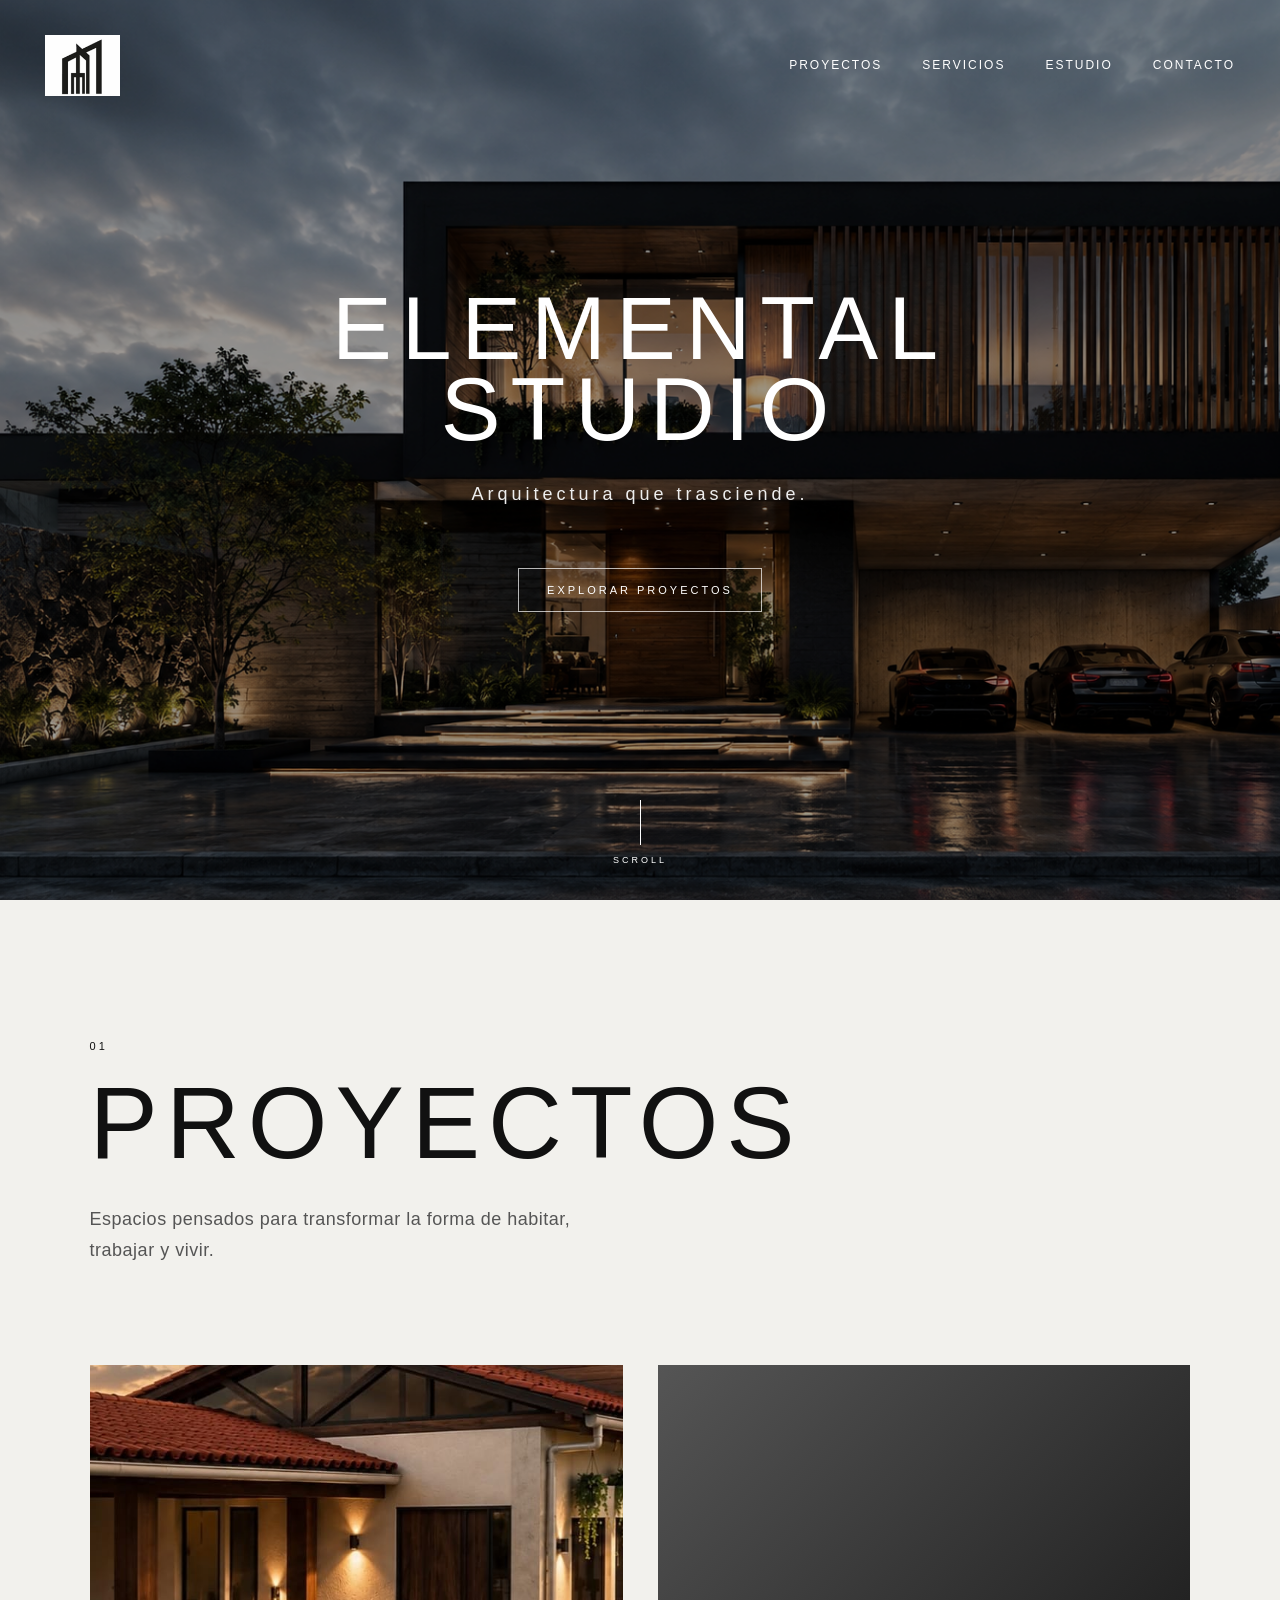
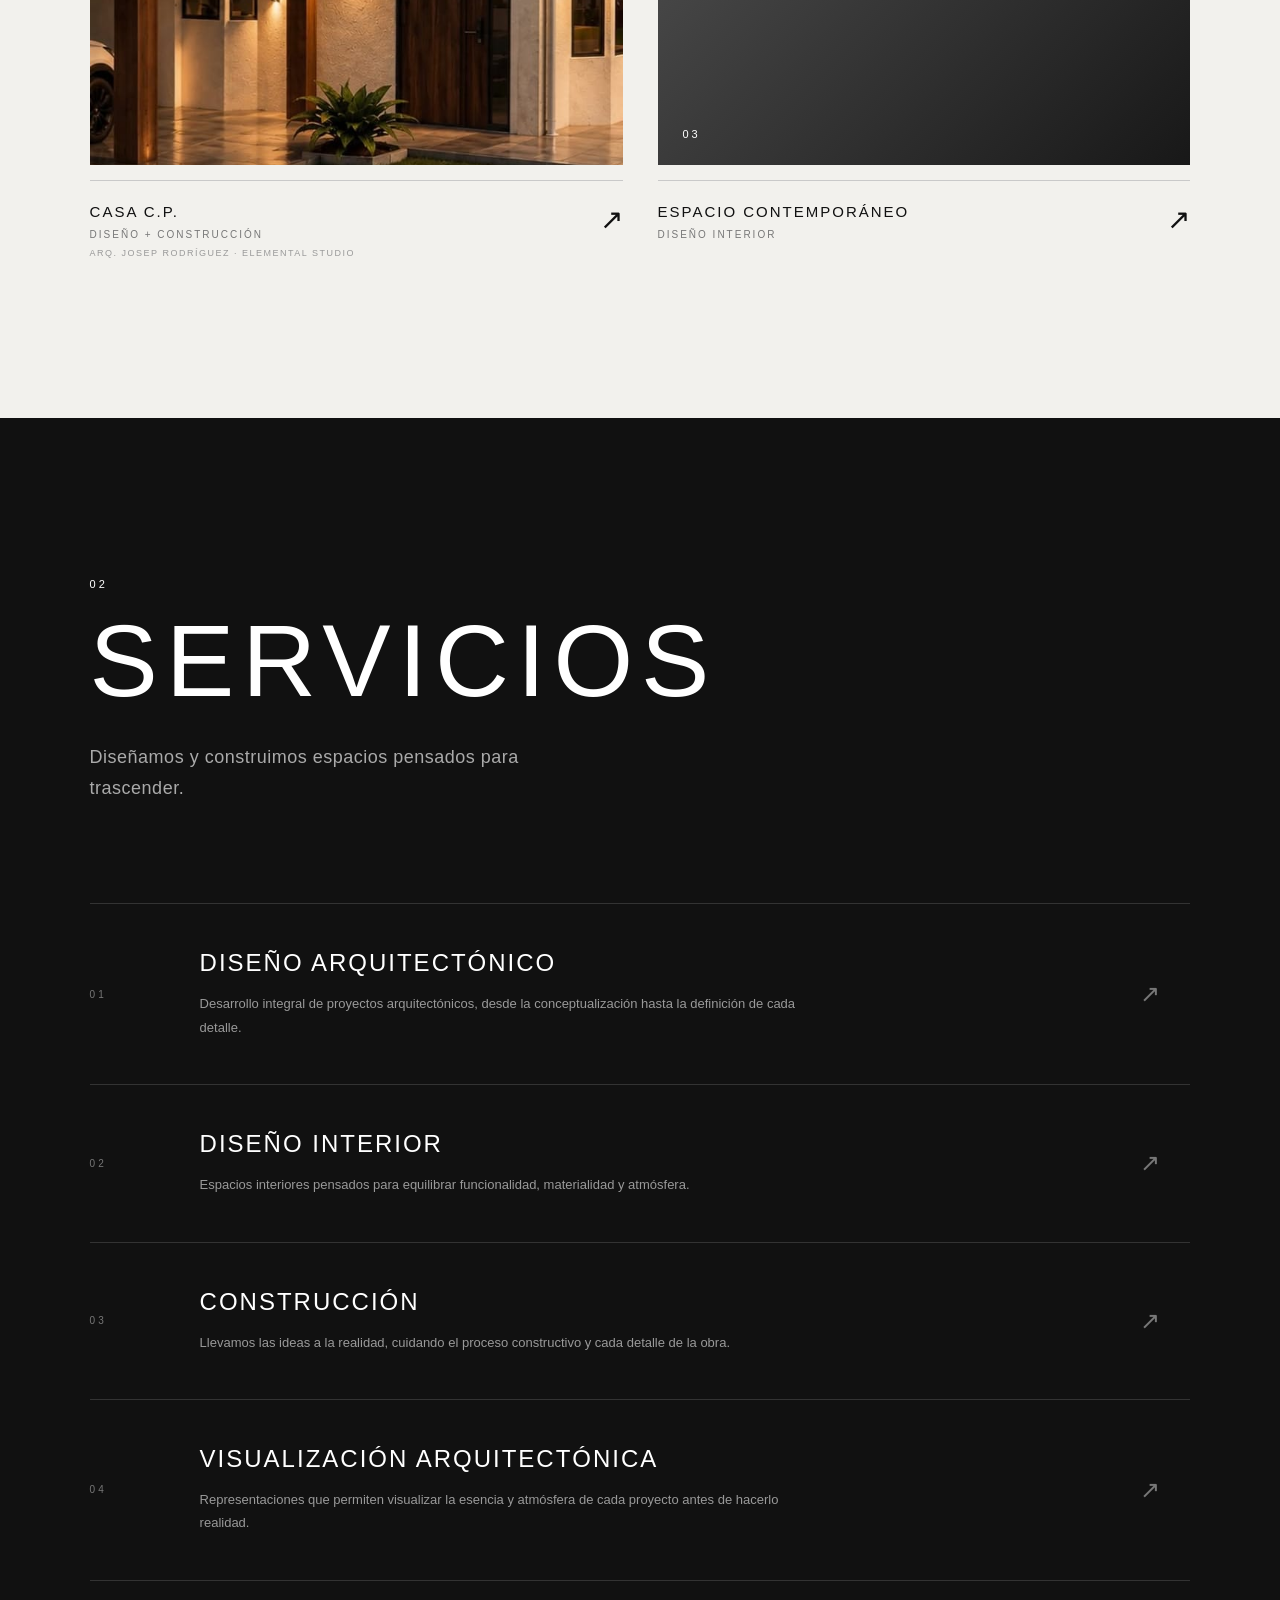
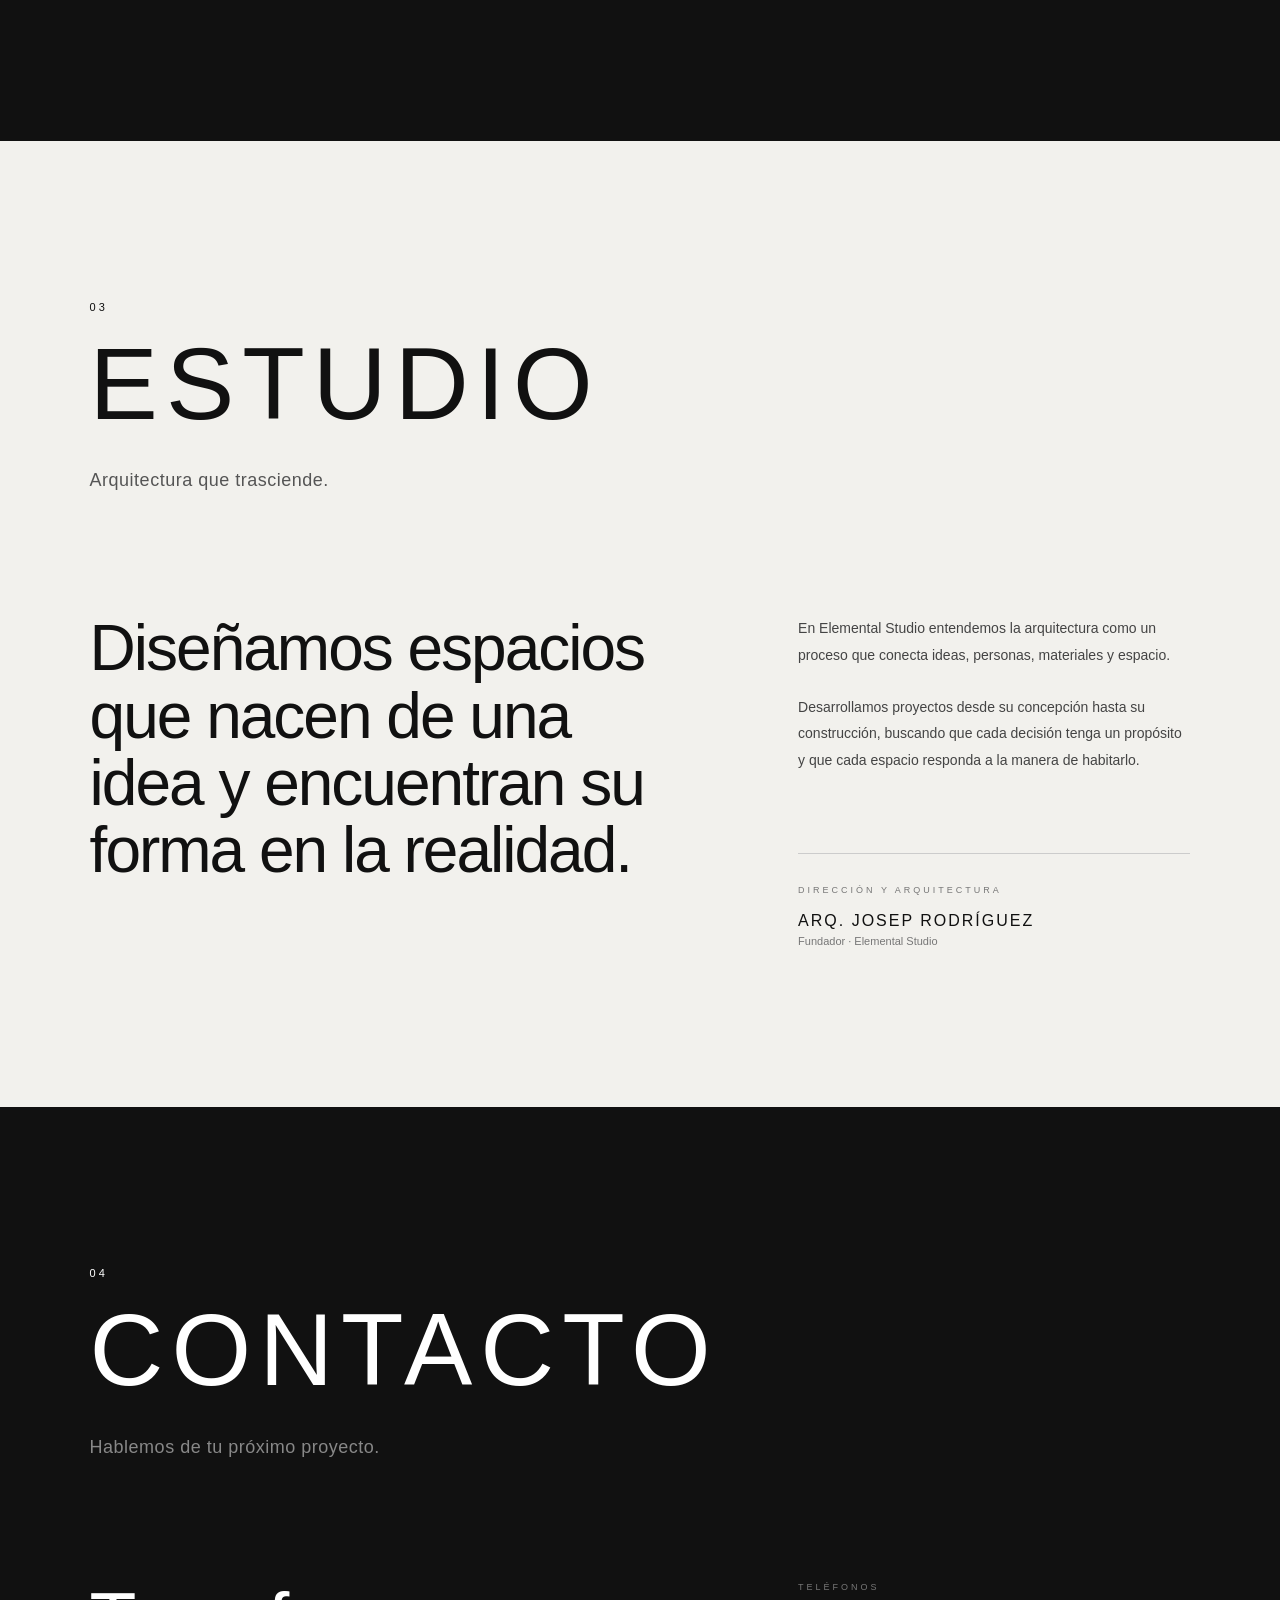
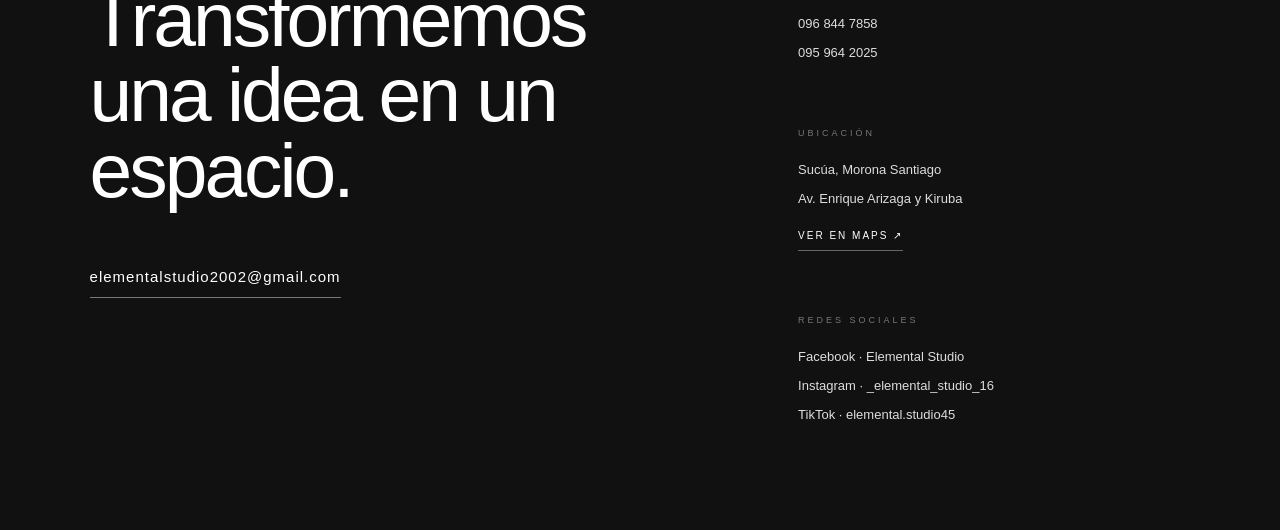
==== index.html @ 11ebdb8d "Add files via upload" ====
<!DOCTYPE html>
<html lang="es">

<head>
    <meta charset="UTF-8">
    <meta name="viewport" content="width=device-width, initial-scale=1.0">

    <title>Elemental Studio | Arquitectura</title>

    <link rel="stylesheet" href="styles.css">
</head>

<body>

    <!-- =========================
         HEADER
    ========================== -->

    <header>

        <img src="images/logo.png" alt="Elemental Studio Logo">

        <nav>
            <a href="#proyectos">PROYECTOS</a>
            <a href="#servicios">SERVICIOS</a>
            <a href="#estudio">ESTUDIO</a>
            <a href="#contacto">CONTACTO</a>
        </nav>

    </header>


    <!-- =========================
         HERO
    ========================== -->

    <main class="hero">

        <div class="hero-overlay"></div>

        <div class="hero-content">

            <h1>ELEMENTAL<br>STUDIO</h1>

            <p class="hero-subtitle">
                Arquitectura que trasciende.
            </p>

            <a href="#proyectos" class="hero-button">
                EXPLORAR PROYECTOS
            </a>

        </div>

        <div class="scroll-indicator">
            <span></span>
            SCROLL
        </div>

    </main>


    <!-- =========================
         PROYECTOS
    ========================== -->

    <section id="proyectos" class="projects-section">

        <div class="section-intro">

            <span class="section-number">01</span>

            <h2>PROYECTOS</h2>

            <p>
                Espacios pensados para transformar la forma
                de habitar, trabajar y vivir.
            </p>

        </div>


        <div class="projects-grid">

            <!-- CASA C.P. -->

            <a href="casa-cp.html" class="project-link">

    <article class="project-card">

        <div class="project-image project-01">

            <img
                src="images/casa-cp.01.png"
                alt="Casa C.P. - Elemental Studio"
            >

            <span>01</span>

        </div>


        <div class="project-info">

            <div>

                <h3>CASA C.P.</h3>

                <p>
                    DISEÑO + CONSTRUCCIÓN
                </p>

                <span class="project-architect">
                    ARQ. JOSEP RODRÍGUEZ · ELEMENTAL STUDIO
                </span>

            </div>

            <span class="project-arrow">
                ↗
            </span>

        </div>

    </article>

</a>

            <!-- PROYECTO 02 -->

            <article class="project-card">

                <div class="project-image project-03">

                    <span>03</span>

                </div>


                <div class="project-info">

                    <div>

                        <h3>ESPACIO CONTEMPORÁNEO</h3>

                        <p>
                            DISEÑO INTERIOR
                        </p>

                    </div>

                    <span class="project-arrow">
                        ↗
                    </span>

                </div>

            </article>


        </div>

    </section>
<!-- =========================
     SERVICIOS
========================= -->

<section id="servicios" class="services-section">

    <div class="section-intro">

        <span class="section-number">02</span>

        <h2>SERVICIOS</h2>

        <p>
            Diseñamos y construimos espacios
            pensados para trascender.
        </p>

    </div>


    <div class="services-list">


        <div class="service-item">

            <span class="service-number">
                01
            </span>

            <div class="service-content">

                <h3>
                    DISEÑO ARQUITECTÓNICO
                </h3>

                <p>
                    Desarrollo integral de proyectos arquitectónicos,
                    desde la conceptualización hasta la definición
                    de cada detalle.
                </p>

            </div>

            <span class="service-arrow">
                ↗
            </span>

        </div>


        <div class="service-item">

            <span class="service-number">
                02
            </span>

            <div class="service-content">

                <h3>
                    DISEÑO INTERIOR
                </h3>

                <p>
                    Espacios interiores pensados para equilibrar
                    funcionalidad, materialidad y atmósfera.
                </p>

            </div>

            <span class="service-arrow">
                ↗
            </span>

        </div>


        <div class="service-item">

            <span class="service-number">
                03
            </span>

            <div class="service-content">

                <h3>
                    CONSTRUCCIÓN
                </h3>

                <p>
                    Llevamos las ideas a la realidad,
                    cuidando el proceso constructivo y
                    cada detalle de la obra.
                </p>

            </div>

            <span class="service-arrow">
                ↗
            </span>

        </div>


        <div class="service-item">

            <span class="service-number">
                04
            </span>

            <div class="service-content">

                <h3>
                    VISUALIZACIÓN ARQUITECTÓNICA
                </h3>

                <p>
                    Representaciones que permiten visualizar
                    la esencia y atmósfera de cada proyecto
                    antes de hacerlo realidad.
                </p>

            </div>

            <span class="service-arrow">
                ↗
            </span>

        </div>


    </div>

</section>
<!-- =========================
     ESTUDIO
========================= -->

<section id="estudio" class="studio-section">

    <div class="section-intro">

        <span class="section-number">03</span>

        <h2>ESTUDIO</h2>

        <p>
            Arquitectura que trasciende.
        </p>

    </div>


    <div class="studio-content">


        <div class="studio-statement">

            <h3>
                Diseñamos espacios que
                nacen de una idea y
                encuentran su forma
                en la realidad.
            </h3>

        </div>


        <div class="studio-text">

            <p>
                En Elemental Studio entendemos la arquitectura
                como un proceso que conecta ideas, personas,
                materiales y espacio.
            </p>

            <p>
                Desarrollamos proyectos desde su concepción
                hasta su construcción, buscando que cada
                decisión tenga un propósito y que cada espacio
                responda a la manera de habitarlo.
            </p>

            <div class="studio-architect">

                <span>
                    DIRECCIÓN Y ARQUITECTURA
                </span>

                <h4>
                    ARQ. JOSEP RODRÍGUEZ
                </h4>

                <p>
                    Fundador · Elemental Studio
                </p>

            </div>

        </div>

    </div>

</section>
<!-- =========================
     CONTACTO
========================= -->

<section id="contacto" class="contact-section">

    <div class="section-intro">

        <span class="section-number">04</span>

        <h2>CONTACTO</h2>

        <p>
            Hablemos de tu próximo proyecto.
        </p>

    </div>


    <div class="contact-content">


        <div class="contact-main">

            <h3>
                Transformemos una idea
                en un espacio.
            </h3>

            <a
                href="mailto:elementalstudio2002@gmail.com"
                class="contact-email"
            >
                elementalstudio2002@gmail.com
            </a>

        </div>


        <div class="contact-details">


            <div class="contact-item">

                <span>
                    TELÉFONOS
                </span>

                <a href="tel:+593968447858">
                    096 844 7858
                </a>

                <a href="tel:+593959642025">
                    095 964 2025
                </a>

            </div>


            <div class="contact-item">

    <span>
        UBICACIÓN
    </span>

    <p>
        Sucúa, Morona Santiago
    </p>

    <p>
        Av. Enrique Arizaga y Kiruba
    </p>

    <a
        href="https://www.google.com/maps/place/ELEMENTAL+STUDIO/@-2.4575912,-78.1735665,17z/data=!3m1!4b1!4m6!3m5!1s0x91cdf700184efa7b:0xe6f39aba68d534dd!8m2!3d-2.4575912!4d-78.1735665!16s%2Fg%2F11yzpf5fbm?entry=ttu&g_ep=EgoyMDI2MDgxNy4wIKXMDSoASAFQAw%3D%3D"
        target="_blank"
        rel="noopener noreferrer"
        class="maps-link"
    >
        VER EN MAPS ↗
    </a>

</div>


            <div class="contact-item">

                <span>
                    REDES SOCIALES
                </span>

                <a href="#" target="_blank">
                    Facebook · Elemental Studio
                </a>

                <a href="#" target="_blank">
                    Instagram · _elemental_studio_16
                </a>

                <a href="#" target="_blank">
                    TikTok · elemental.studio45
                </a>

            </div>


        </div>

    </div>

</section>


<script>

    /* =========================
       HEADER AL HACER SCROLL
    ========================= */

    const header = document.querySelector("header");

    window.addEventListener("scroll", () => {

        if (window.scrollY > 80) {

            header.classList.add("scrolled");

        } else {

            header.classList.remove("scrolled");

        }

    });


    /* =========================
       ANIMACIONES AL HACER SCROLL
    ========================= */

    const revealElements = document.querySelectorAll(
        ".section-intro, .project-card, .service-item, .studio-content, .contact-content"
    );

    const revealObserver = new IntersectionObserver(
        (entries) => {

            entries.forEach((entry) => {

                if (entry.isIntersecting) {

                    entry.target.classList.add("visible");

                }

            });

        },
        {
            threshold: 0.15
        }
    );


    revealElements.forEach((element) => {

        element.classList.add("reveal");

        revealObserver.observe(element);

    });

</script>


</body>

</html>
---- styles.css ----
html {
    scroll-behavior: smooth;
}
* {
    box-sizing: border-box;
}

html {
    scroll-behavior: smooth;
}

body {
    margin: 0;
    background-color: #111111;
    color: white;
    font-family: Arial, sans-serif;
}

/* =========================
   HEADER
========================= */

header {
    position: fixed;

    top: 20px;
    left: 25px;
    right: 25px;

    display: flex;
    justify-content: space-between;
    align-items: center;

    padding: 15px 20px;

    z-index: 100;

    transition: all 0.4s ease;
}

header.scrolled {
    background: rgba(242, 241, 237, 0.97);

    padding: 12px 20px;

    top: 15px;
    left: 25px;
    right: 25px;

    box-shadow: 0 8px 30px rgba(0, 0, 0, 0.08);
}

header img {
    width: 75px;

    transition: filter 0.4s ease;
}

nav {
    display: flex;
    gap: 40px;
}

nav a {
    color: white;
    text-decoration: none;

    font-size: 12px;
    letter-spacing: 2px;

    transition:
        color 0.4s ease,
        opacity 0.3s ease;
}

nav a:hover {
    opacity: 0.5;
}


/* HEADER AL HACER SCROLL */

header.scrolled nav a {
    color: #111111;
}

header.scrolled img {
    filter: brightness(0);
}


/* =========================
   HERO
========================= */

.hero {
    position: relative;

    width: 100%;
    min-height: 100vh;

    display: flex;
    justify-content: center;
    align-items: center;

    background-image: url("images/hero.jpg");
    background-size: cover;
    background-position: center;
    overflow: hidden;
}

/* Oscurece ligeramente la fotografía */

.hero-overlay {
    position: absolute;
    inset: 0;

    background: rgba(0, 0, 0, 0.38);
}

/* Contenido central */

.hero-content {
    position: relative;

    z-index: 2;

    text-align: center;

    max-width: 1000px;

    animation: heroAppear 1.5s ease forwards;
}

.hero-label {
    margin-bottom: 25px;

    font-size: 12px;
    letter-spacing: 5px;
}

.hero-content h1 {
    margin: 0;

    font-size: clamp(48px, 7vw, 105px);

    line-height: 0.9;

    letter-spacing: 10px;

    font-weight: 500;
}

.hero-subtitle {
    margin-top: 35px;

    font-size: 18px;

    letter-spacing: 4px;

    color: #eeeeee;
}

/* Botón */

.hero-button {
    display: inline-block;

    margin-top: 45px;

    padding: 15px 28px;

    border: 1px solid rgba(255, 255, 255, 0.7);

    color: white;

    text-decoration: none;

    font-size: 11px;

    letter-spacing: 3px;

    transition: all 0.4s ease;
}

.hero-button:hover {
    background: white;
    color: #111111;
}

/* Indicador de scroll */

.scroll-indicator {
    position: absolute;

    bottom: 35px;
    left: 50%;

    transform: translateX(-50%);

    display: flex;
    flex-direction: column;
    align-items: center;

    gap: 10px;

    font-size: 9px;
    letter-spacing: 3px;

    z-index: 2;
}

.scroll-indicator span {
    width: 1px;
    height: 45px;

    background: white;

    animation: scrollLine 2s infinite;
}

/* =========================
   ANIMACIONES
========================= */

@keyframes heroAppear {

    from {
        opacity: 0;
        transform: translateY(30px);
    }

    to {
        opacity: 1;
        transform: translateY(0);
    }

}

@keyframes scrollLine {

    0% {
        opacity: 0;
        transform: scaleY(0);
        transform-origin: top;
    }

    50% {
        opacity: 1;
        transform: scaleY(1);
    }

    100% {
        opacity: 0;
        transform: scaleY(1);
        transform-origin: bottom;
    }

}
/* =========================
   PROJECTS
========================= */

.projects-section {
    background: #f2f1ed;
    color: #111111;

    padding: 140px 7vw 160px;

    min-height: 100vh;
}

.section-intro {
    max-width: 700px;
    margin-bottom: 100px;
}

.section-number {
    display: block;

    font-size: 11px;
    letter-spacing: 3px;

    margin-bottom: 25px;
}

.section-intro h2 {
    margin: 0;

    font-size: clamp(50px, 8vw, 110px);

    font-weight: 400;

    letter-spacing: 8px;

    line-height: 0.9;
}

.section-intro p {
    max-width: 500px;

    margin-top: 35px;

    font-size: 18px;

    line-height: 1.7;

    letter-spacing: 0.5px;

    color: #555555;
}


/* =========================
   PROJECT GRID
========================= */

.projects-grid {
    display: grid;

    grid-template-columns: repeat(2, 1fr);

    gap: 80px 35px;
}


/* Proyecto */

.project-card {
    cursor: pointer;
}

.project-image {
    position: relative;

    width: 100%;

    aspect-ratio: 4 / 3;

    overflow: hidden;

    display: flex;

    align-items: flex-end;

    padding: 25px;

    transition: transform 0.5s ease;
}

.project-image img {
    position: absolute;

    inset: 0;

    width: 100%;
    height: 100%;

    object-fit: cover;

    transition: transform 0.8s ease;
}

/* Fondos provisionales */

.project-01 {
    background:
        linear-gradient(
            135deg,
            #3b3b3b,
            #111111
        );
}

.project-02 {
    background:
        linear-gradient(
            135deg,
            #777777,
            #292929
        );
}

.project-03 {
    background:
        linear-gradient(
            135deg,
            #555555,
            #181818
        );
}


/* Número */

.project-image > span {
    color: white;

    font-size: 11px;

    letter-spacing: 3px;
}


/* Información */

.project-info {
    display: flex;

    justify-content: space-between;

    align-items: flex-start;

    padding-top: 22px;

    border-top: 1px solid #c9c9c9;

    margin-top: 15px;
}

.project-info h3 {
    margin: 0;

    font-size: 15px;

    font-weight: 500;

    letter-spacing: 2px;
}

.project-info p {
    margin: 9px 0 0;

    font-size: 10px;

    letter-spacing: 2px;

    color: #777777;
}

.project-arrow {
    font-size: 28px;

    font-weight: 300;

    transition: transform 0.4s ease;
}


/* =========================
   HOVER
========================= */

.project-card:hover .project-image {
    transform: scale(1.04);
}

.project-card:hover .project-arrow {
    transform: translate(5px, -5px);
}
.project-architect {
    display: block;

    margin-top: 8px;

    font-size: 9px;

    letter-spacing: 1.5px;

    color: #999999;
}
/* =========================
   PROJECT PAGE
========================= */

.project-page {
    background: #111111;
    color: white;
}


/* =========================
   PROJECT HERO
========================= */

.project-hero {
    position: relative;

    min-height: 100vh;

    display: flex;

    align-items: flex-end;

    padding: 45px;

    overflow: hidden;
}


.project-hero-image {
    position: absolute;

    inset: 0;

    z-index: 0;
}


.project-hero-image::after {
    content: "";

    position: absolute;

    inset: 0;

    background: linear-gradient(
        to top,
        rgba(0,0,0,0.7),
        rgba(0,0,0,0.05)
    );
}


.project-hero-image img {
    width: 100%;
    height: 100%;

    object-fit: cover;
}


.project-hero-title {
    position: relative;

    z-index: 2;

    max-width: 900px;
}


.project-hero-title span {
    font-size: 10px;

    letter-spacing: 4px;
}


.project-hero-title h1 {
    margin: 20px 0 10px;

    font-size: clamp(
        70px,
        12vw,
        170px
    );

    font-weight: 400;

    letter-spacing: 8px;

    line-height: 0.85;
}


.project-hero-title p {
    margin: 0;

    font-size: 12px;

    letter-spacing: 4px;

    color: #dddddd;
}


/* =========================
   PROJECT DETAILS
========================= */

.project-details {
    background: #f2f1ed;

    color: #111111;

    padding: 150px 7vw;

    display: grid;

    grid-template-columns: 1fr 1fr;

    gap: 100px;
}


.detail-number {
    font-size: 10px;

    letter-spacing: 4px;

    color: #777777;
}


.project-description h2 {
    margin-top: 30px;

    max-width: 650px;

    font-size: clamp(
        35px,
        5vw,
        65px
    );

    font-weight: 400;

    line-height: 1.05;

    letter-spacing: -1px;
}


.project-data {
    display: grid;

    grid-template-columns: 1fr 1fr;

    gap: 50px;
}


.project-data span {
    font-size: 9px;

    letter-spacing: 3px;

    color: #777777;
}


.project-data p {
    margin-top: 10px;

    font-size: 14px;

    letter-spacing: 1px;
}


/* =========================
   GALLERY
========================= */

.project-gallery {
    background: #f2f1ed;

    padding: 0 7vw 140px;
}


/* 3 fotografías por fila */

.gallery-grid {
    display: grid;

    grid-template-columns: repeat(3, 180px);

    gap: 55px 30px;

    justify-content: start;

    align-items: start;
}


/* Fotografías */

.gallery-image {
    width: 180px;

    overflow: hidden;
}


.gallery-image img {
    display: block;

    width: 100%;

    height: auto;

    object-fit: contain;

    transition: transform 0.6s ease;
}


/* Efecto sutil */

.gallery-image:hover img {
    transform: scale(1.04);
}


/* =========================
   RESPONSIVE
========================= */

@media (max-width: 900px) {

    .gallery-grid {
        grid-template-columns: repeat(3, 150px);

        gap: 40px 20px;
    }

    .gallery-image {
        width: 150px;
    }

}


@media (max-width: 600px) {

    .project-gallery {
        padding: 0 25px 100px;
    }

    .gallery-grid {
        grid-template-columns: repeat(2, 130px);

        gap: 35px 20px;
    }

    .gallery-image {
        width: 130px;
    }

}

/* =========================
   FOOTER
========================= */

footer {
    background: #111111;

    padding: 70px 7vw;

    text-align: center;
}


footer a {
    color: white;

    text-decoration: none;

    font-size: 10px;

    letter-spacing: 3px;

    transition: opacity 0.3s ease;
}


footer a:hover {
    opacity: 0.5;
}
/* =========================
   CASA CP - GALERIA FINAL
========================= */

.project-page .project-gallery {
    background: #f2f1ed;

    padding: 80px 7vw 140px;

    width: 100%;
}


/* CONTENEDOR DE LAS 6 FOTOS */

.project-page .gallery-grid {
    display: grid !important;

    grid-template-columns: repeat(3, 180px) !important;

    grid-auto-rows: auto;

    column-gap: 30px;

    row-gap: 60px;

    justify-content: start;

    align-items: start;

    width: 600px;

    max-width: 600px;

    margin: 0;

    padding: 0;
}


/* CADA FOTO */

.project-page .gallery-image {
    display: block !important;

    width: 180px !important;

    max-width: 180px !important;

    height: auto;

    overflow: hidden;

    margin: 0;

    padding: 0;
}


/* IMAGEN */

.project-page .gallery-image img {
    display: block;

    width: 180px !important;

    max-width: 180px !important;

    height: auto;

    object-fit: contain;

    margin: 0;

    padding: 0;

    transition: transform 0.5s ease;
}


/* EFECTO AL PASAR EL MOUSE */

.project-page .gallery-image:hover img {
    transform: scale(1.04);
}
/* =========================
   GALERÍA + TEXTO CASA C.P.
========================= */

.project-page .gallery-layout {
    display: grid;

    grid-template-columns: 600px 1fr;

    column-gap: 100px;

    align-items: start;

    width: 100%;
}


/* TEXTO */

.project-page .gallery-text {
    max-width: 360px;

    padding-top: 5px;
}


.project-page .gallery-text span {
    display: block;

    margin-bottom: 28px;

    font-size: 10px;

    letter-spacing: 4px;

    color: #777777;
}


.project-page .gallery-text p {
    margin: 0 0 22px;

    font-size: 13px;

    line-height: 1.9;

    letter-spacing: 0.2px;

    color: #333333;
}
/* =========================
   PROJECT LINK
========================= */

.project-link {
    display: block;

    text-decoration: none;

    color: inherit;
}
/* =========================
   SERVICES
========================= */

.services-section {
    background: #111111;

    color: #ffffff;

    padding: 160px 7vw;
}


.services-section .section-intro {
    margin-bottom: 100px;
}


.services-section .section-intro h2 {
    color: #ffffff;
}


.services-section .section-intro p {
    color: #aaaaaa;
}


/* LISTA DE SERVICIOS */

.services-list {
    border-top: 1px solid #333333;
}


.service-item {
    display: grid;

    grid-template-columns: 80px 1fr 50px;

    align-items: center;

    gap: 30px;

    padding: 45px 0;

    border-bottom: 1px solid #333333;

    transition: padding 0.4s ease;
}


/* NUMERO */

.service-number {
    font-size: 10px;

    letter-spacing: 3px;

    color: #777777;
}


/* CONTENIDO */

.service-content h3 {
    margin: 0;

    font-size: 24px;

    font-weight: 400;

    letter-spacing: 2px;
}


.service-content p {
    max-width: 600px;

    margin: 15px 0 0;

    font-size: 13px;

    line-height: 1.8;

    color: #999999;
}


/* FLECHA */

.service-arrow {
    font-size: 24px;

    color: #777777;

    transition:
        transform 0.4s ease,
        color 0.4s ease;
}


/* INTERACCIÓN */

.service-item:hover {
    padding-left: 20px;
}


.service-item:hover .service-arrow {
    transform: translate(5px, -5px);

    color: #ffffff;
}
/* =========================
   STUDIO
========================= */

.studio-section {
    background: #f2f1ed;

    color: #111111;

    padding: 160px 7vw;
}


.studio-section .section-intro {
    margin-bottom: 120px;
}


.studio-content {
    display: grid;

    grid-template-columns: 1.2fr 0.8fr;

    gap: 120px;

    max-width: 1300px;
}


/* FRASE PRINCIPAL */

.studio-statement h3 {
    margin: 0;

    max-width: 750px;

    font-size: clamp(
        42px,
        5vw,
        72px
    );

    font-weight: 400;

    line-height: 1.05;

    letter-spacing: -2px;
}


/* TEXTO */

.studio-text {
    max-width: 480px;
}


.studio-text > p {
    margin: 0 0 25px;

    font-size: 14px;

    line-height: 1.9;

    color: #444444;
}


/* ARQUITECTO */

.studio-architect {
    margin-top: 80px;

    padding-top: 25px;

    border-top: 1px solid #cccccc;
}


.studio-architect span {
    font-size: 9px;

    letter-spacing: 3px;

    color: #777777;
}


.studio-architect h4 {
    margin: 15px 0 5px;

    font-size: 16px;

    font-weight: 400;

    letter-spacing: 2px;
}


.studio-architect p {
    margin: 0;

    font-size: 11px;

    color: #777777;
}
/* =========================
   CONTACT
========================= */

.contact-section {
    background: #111111;

    color: #ffffff;

    padding: 160px 7vw 100px;
}


.contact-section .section-intro {
    margin-bottom: 120px;
}


.contact-section .section-intro h2 {
    color: #ffffff;
}


.contact-section .section-intro p {
    color: #888888;
}


.contact-content {
    display: grid;

    grid-template-columns: 1.2fr 0.8fr;

    gap: 120px;

    max-width: 1300px;
}


/* FRASE PRINCIPAL */

.contact-main h3 {
    margin: 0 0 60px;

    max-width: 700px;

    font-size: clamp(
        45px,
        6vw,
        85px
    );

    font-weight: 400;

    line-height: 0.98;

    letter-spacing: -3px;
}


/* CORREO */

.contact-email {
    display: inline-block;

    color: #ffffff;

    text-decoration: none;

    font-size: 15px;

    letter-spacing: 1px;

    padding-bottom: 12px;

    border-bottom: 1px solid #777777;

    transition:
        border-color 0.3s ease,
        opacity 0.3s ease;
}


.contact-email:hover {
    opacity: 0.6;

    border-color: #ffffff;
}


/* DATOS */

.contact-details {
    display: flex;

    flex-direction: column;

    gap: 60px;
}


.contact-item {
    display: flex;

    flex-direction: column;

    align-items: flex-start;
}


.contact-item > span {
    margin-bottom: 18px;

    font-size: 9px;

    letter-spacing: 3px;

    color: #777777;
}


.contact-item a,
.contact-item p {
    margin: 4px 0;

    color: #dddddd;

    text-decoration: none;

    font-size: 13px;

    line-height: 1.6;

    transition: opacity 0.3s ease;
}


.contact-item a:hover {
    opacity: 0.5;
}
.maps-link {
    margin-top: 15px !important;

    font-size: 10px !important;

    letter-spacing: 2px;

    color: #ffffff !important;

    border-bottom: 1px solid #666666;

    padding-bottom: 6px;

    transition:
        opacity 0.3s ease,
        border-color 0.3s ease;
}

.maps-link:hover {
    opacity: 0.6;

    border-color: #ffffff;
}

/* =========================
   SCROLL ANIMATIONS
========================= */

.reveal {
    opacity: 0;

    transform: translateY(40px);

    transition:
        opacity 0.9s ease,
        transform 0.9s ease;
}

.reveal.visible {
    opacity: 1;

    transform: translateY(0);
}

/* =========================
   PROJECT CARD INTERACTION
========================= */

.project-link {
    display: block;
    color: inherit;
    text-decoration: none;
}


/* FOTOGRAFÍA */

.project-card .project-image img {
    transition: transform 0.8s ease;
}


/* TARJETA AL PASAR EL CURSOR */

.project-card {
    transition:
        transform 0.5s ease,
        box-shadow 0.5s ease;
}


/* ZOOM SUTIL */

.project-card:hover .project-image img {
    transform: scale(1.04);
}


/* FLECHA */

.project-arrow {
    display: inline-block;

    transition:
        transform 0.5s ease,
        opacity 0.4s ease;
}


.project-card:hover .project-arrow {
    transform: translate(6px, -6px);
}


/* INFORMACIÓN */

.project-info {
    transition: transform 0.5s ease;
}


.project-card:hover .project-info {
    transform: translateY(-3px);
}
.project-link {
    cursor: pointer;
}
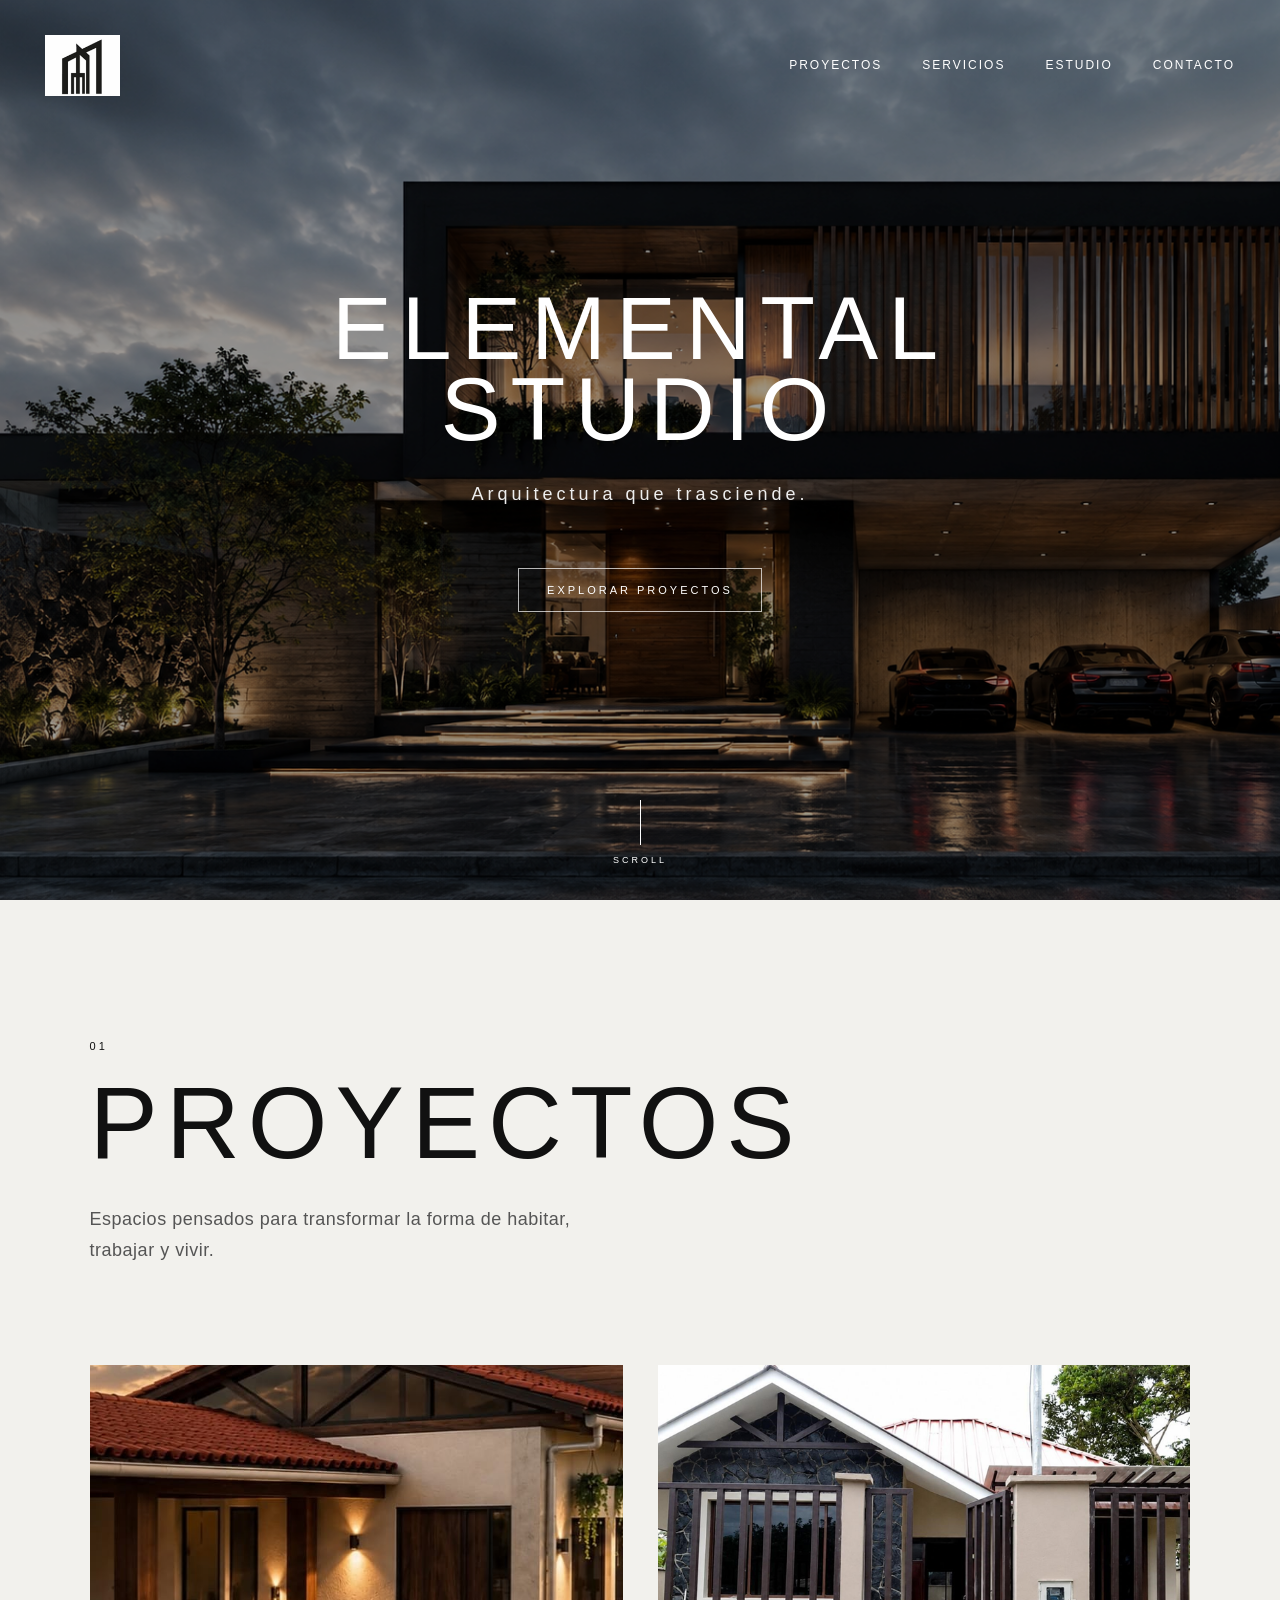
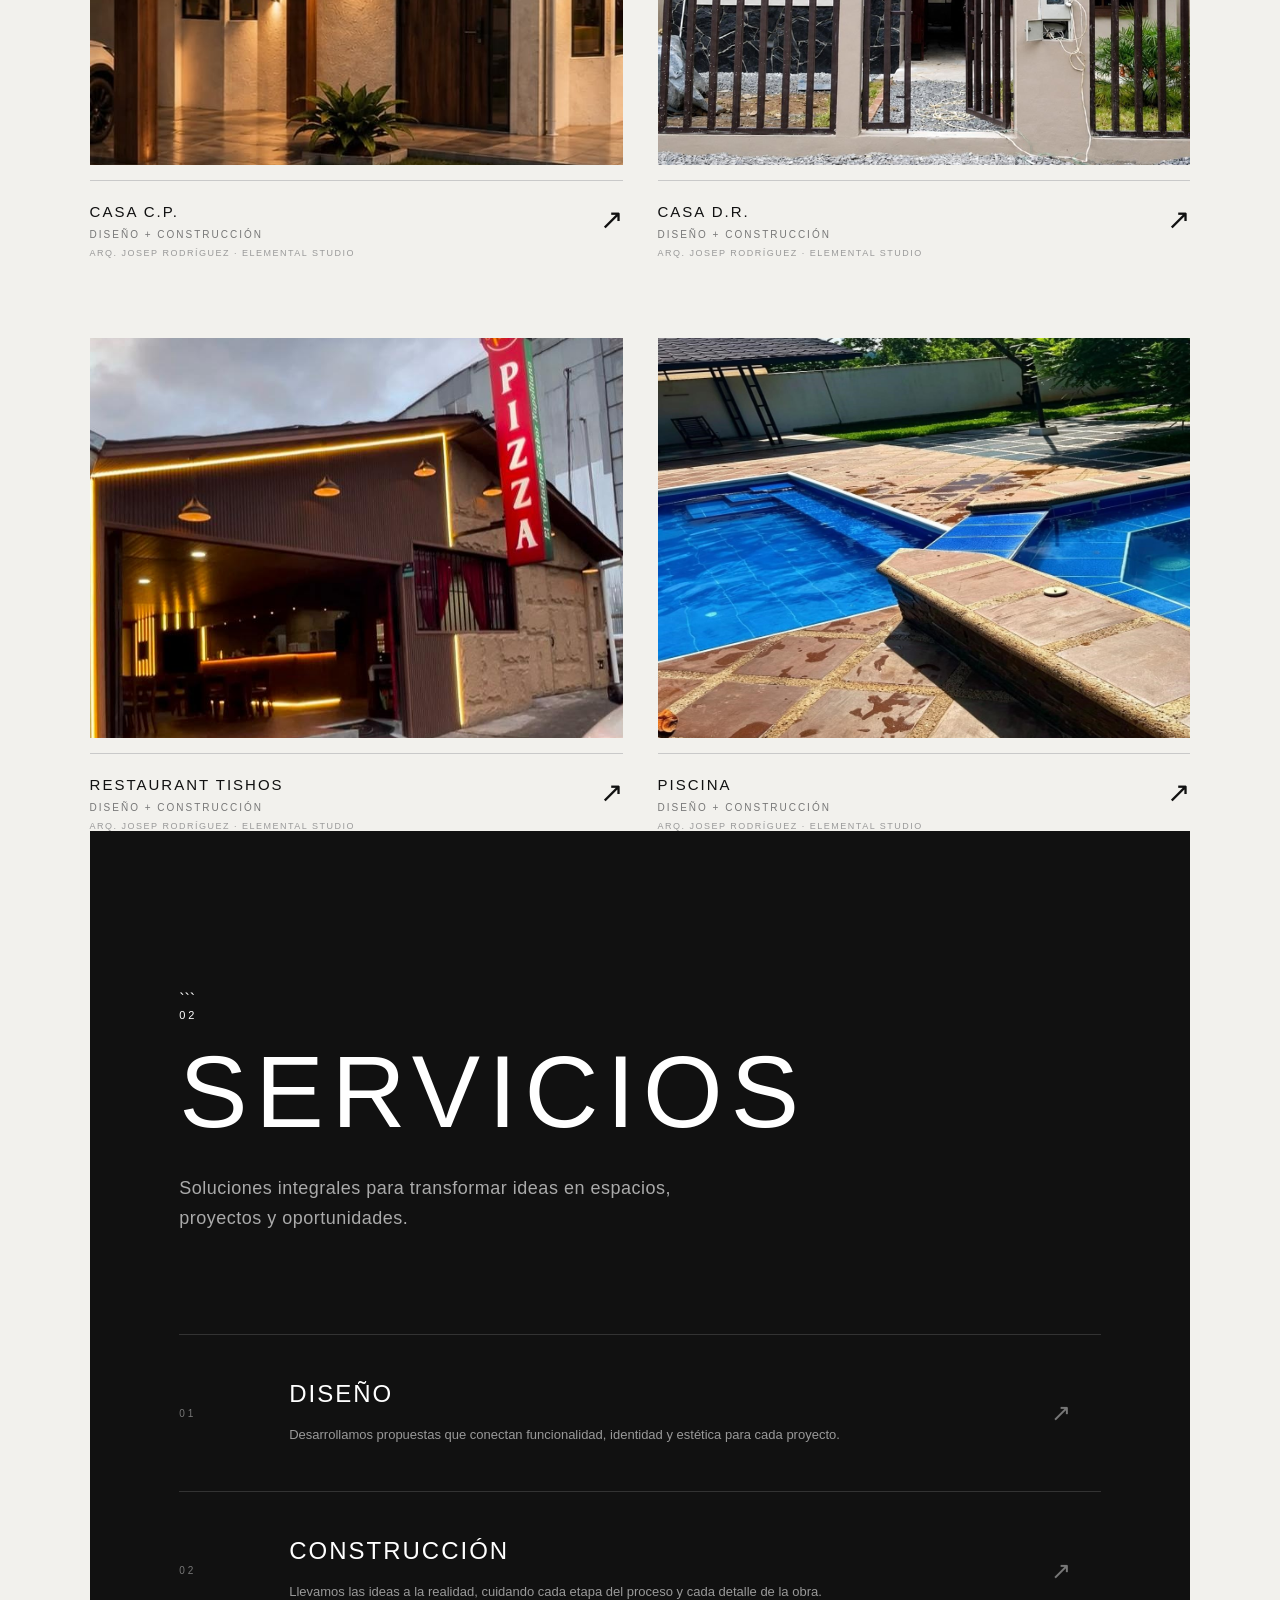
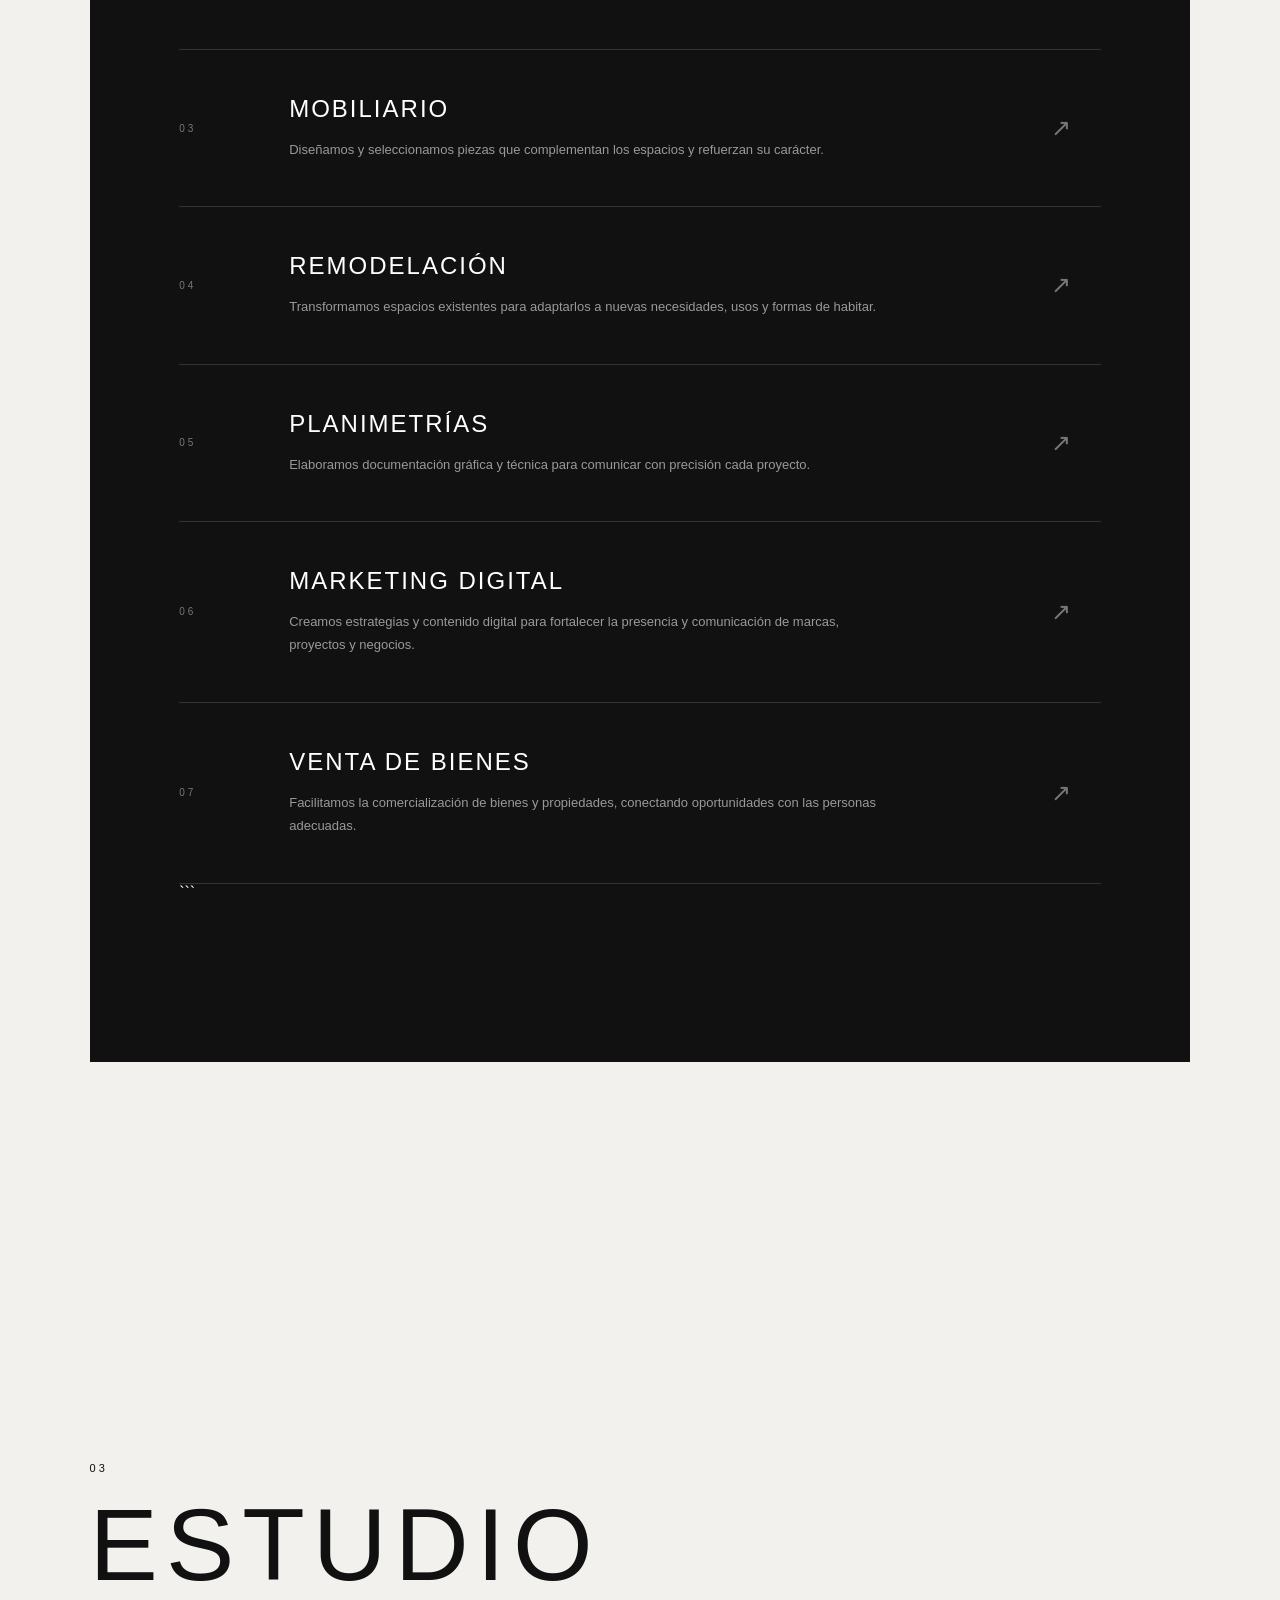
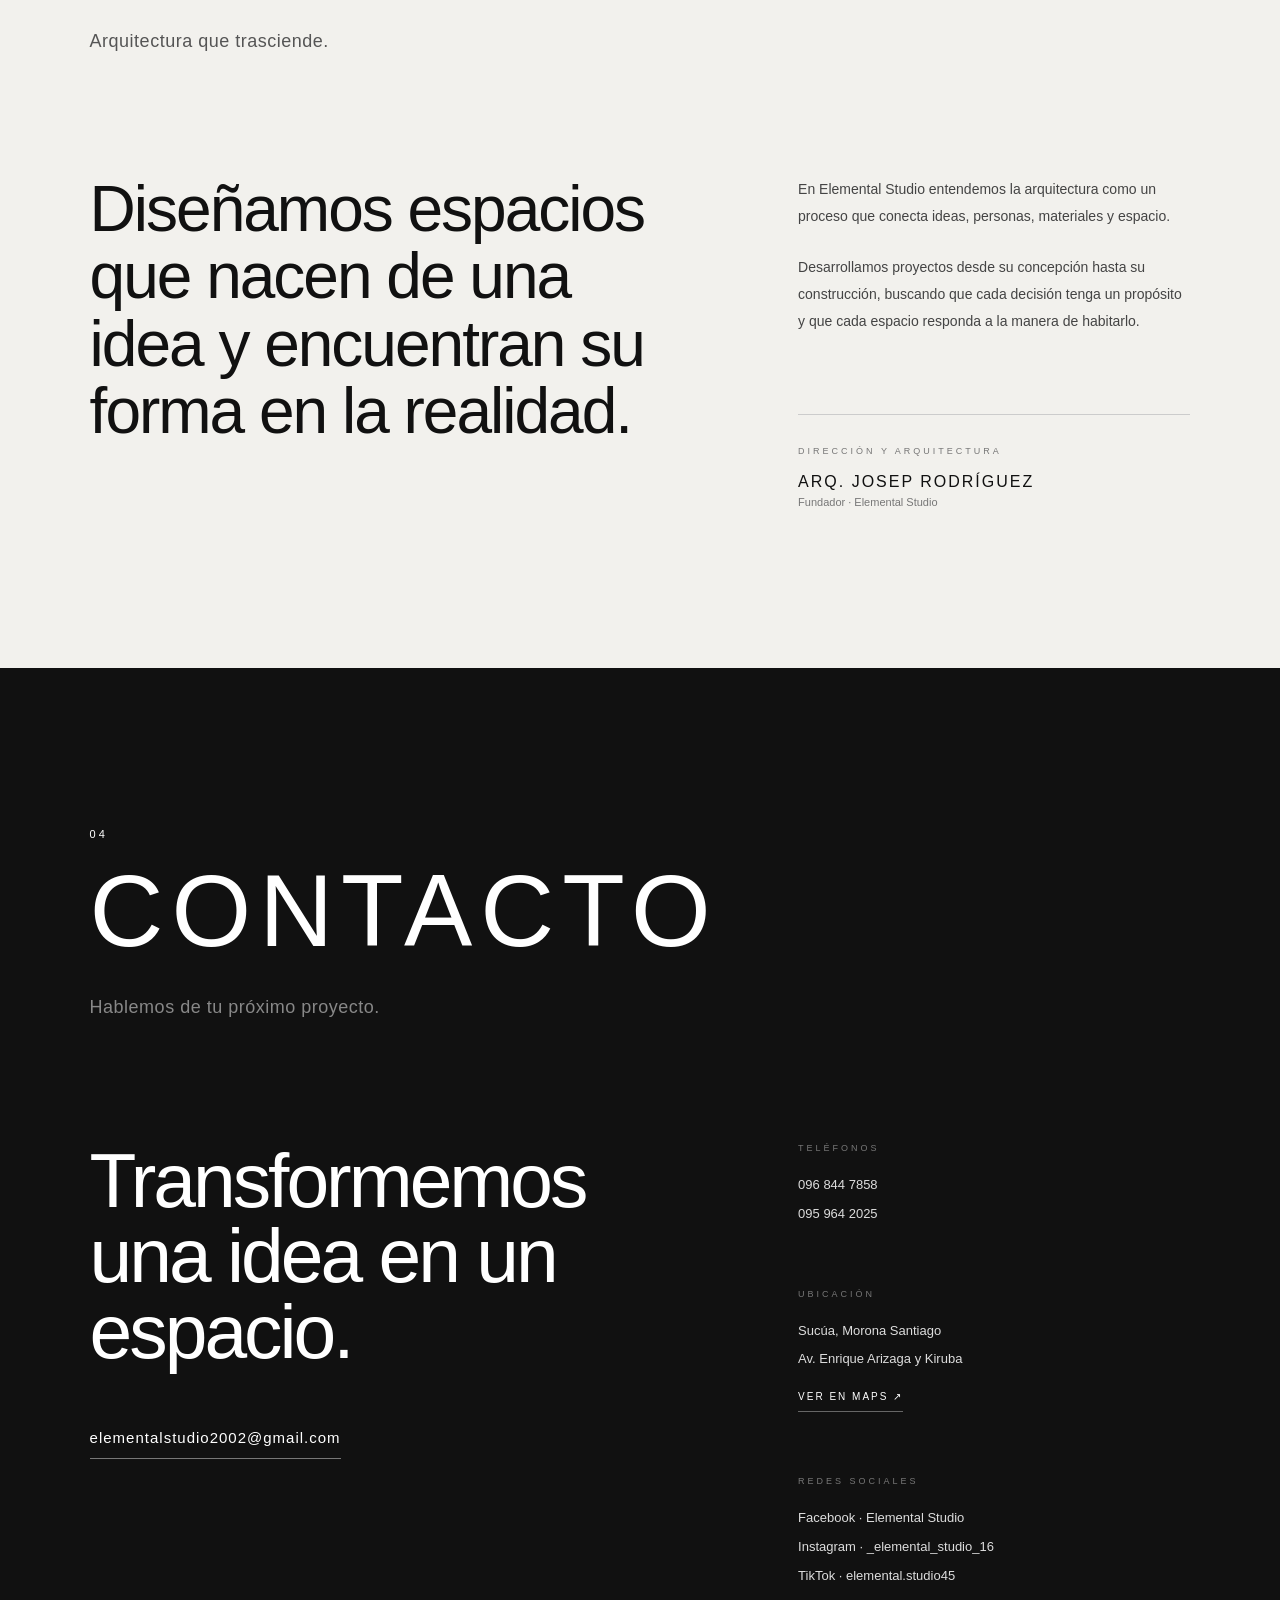
==== commit 7d6327d7: "Add files via upload" ====
--- a/index.html
+++ b/index.html
@@ -82,20 +82,109 @@
 
         <div class="projects-grid">
 
-            <!-- CASA C.P. -->
-
-            <a href="casa-cp.html" class="project-link">
+
+    <!-- =========================
+         CASA C.P.
+    ========================= -->
+
+    <a href="casa-cp.html" class="project-link">
+
+        <article class="project-card">
+
+            <div class="project-image project-01">
+
+                <img
+                    src="images/casa-cp.01.png"
+                    alt="Casa C.P. - Elemental Studio"
+                >
+
+                <span>01</span>
+
+            </div>
+
+            <div class="project-info">
+
+                <div>
+
+                    <h3>CASA C.P.</h3>
+
+                    <p>DISEÑO + CONSTRUCCIÓN</p>
+
+                    <span class="project-architect">
+                        ARQ. JOSEP RODRÍGUEZ · ELEMENTAL STUDIO
+                    </span>
+
+                </div>
+
+                <span class="project-arrow">↗</span>
+
+            </div>
+
+        </article>
+
+    </a>
+
+
+
+    <!-- =========================
+         CASA D.R.
+    ========================= -->
+
+    <a href="casa-dr.html" class="project-link">
+
+        <article class="project-card">
+
+            <div class="project-image project-02">
+
+                <img
+                    src="images/casa-dr.01.png"
+                    alt="Casa D.R. - Elemental Studio"
+                >
+
+                <span>02</span>
+
+            </div>
+
+            <div class="project-info">
+
+                <div>
+
+                    <h3>CASA D.R.</h3>
+
+                    <p>DISEÑO + CONSTRUCCIÓN</p>
+
+                    <span class="project-architect">
+                        ARQ. JOSEP RODRÍGUEZ · ELEMENTAL STUDIO
+                    </span>
+
+                </div>
+
+                <span class="project-arrow">↗</span>
+
+            </div>
+
+        </article>
+
+    </a>
+
+
+
+    <!-- =========================
+     RESTAURANT TISHOS
+========================= -->
+
+<a href="restaurant-tishos.html" class="project-link">
 
     <article class="project-card">
 
-        <div class="project-image project-01">
+        <div class="project-image project-03">
 
             <img
-                src="images/casa-cp.01.png"
-                alt="Casa C.P. - Elemental Studio"
+                src="images/restaurant-t.01.jpeg"
+                alt="Restaurant Tishos - Elemental Studio"
             >
 
-            <span>01</span>
+            <span>03</span>
 
         </div>
 
@@ -104,7 +193,7 @@
 
             <div>
 
-                <h3>CASA C.P.</h3>
+                <h3>RESTAURANT TISHOS</h3>
 
                 <p>
                     DISEÑO + CONSTRUCCIÓN
@@ -126,172 +215,288 @@
 
 </a>
 
-            <!-- PROYECTO 02 -->
-
-            <article class="project-card">
-
-                <div class="project-image project-03">
-
-                    <span>03</span>
-
-                </div>
-
-
-                <div class="project-info">
-
-                    <div>
-
-                        <h3>ESPACIO CONTEMPORÁNEO</h3>
-
-                        <p>
-                            DISEÑO INTERIOR
-                        </p>
-
-                    </div>
-
-                    <span class="project-arrow">
-                        ↗
-                    </span>
-
-                </div>
-
-            </article>
-
-
-        </div>
-
-    </section>
+
+<!-- =========================
+     PISCINA
+========================= -->
+
+<a href="piscina.html" class="project-link">
+
+    <article class="project-card">
+
+        <div class="project-image project-04">
+
+            <img
+                src="images/piscina.01.jpg"
+                alt="Piscina - Elemental Studio"
+            >
+
+            <span>04</span>
+
+        </div>
+
+
+        <div class="project-info">
+
+            <div>
+
+                <h3>PISCINA</h3>
+
+                <p>
+                    DISEÑO + CONSTRUCCIÓN
+                </p>
+
+                <span class="project-architect">
+                    ARQ. JOSEP RODRÍGUEZ · ELEMENTAL STUDIO
+                </span>
+
+            </div>
+
+            <span class="project-arrow">
+                ↗
+            </span>
+
+        </div>
+
+    </article>
+
+</a>
+
+</div>
+
+
+
+
 <!-- =========================
      SERVICIOS
 ========================= -->
 
 <section id="servicios" class="services-section">
 
-    <div class="section-intro">
-
-        <span class="section-number">02</span>
-
-        <h2>SERVICIOS</h2>
-
-        <p>
-            Diseñamos y construimos espacios
-            pensados para trascender.
-        </p>
-
-    </div>
-
-
-    <div class="services-list">
-
-
-        <div class="service-item">
-
-            <span class="service-number">
-                01
-            </span>
-
-            <div class="service-content">
-
-                <h3>
-                    DISEÑO ARQUITECTÓNICO
-                </h3>
-
-                <p>
-                    Desarrollo integral de proyectos arquitectónicos,
-                    desde la conceptualización hasta la definición
-                    de cada detalle.
-                </p>
-
-            </div>
-
-            <span class="service-arrow">
-                ↗
-            </span>
-
-        </div>
-
-
-        <div class="service-item">
-
-            <span class="service-number">
-                02
-            </span>
-
-            <div class="service-content">
-
-                <h3>
-                    DISEÑO INTERIOR
-                </h3>
-
-                <p>
-                    Espacios interiores pensados para equilibrar
-                    funcionalidad, materialidad y atmósfera.
-                </p>
-
-            </div>
-
-            <span class="service-arrow">
-                ↗
-            </span>
-
-        </div>
-
-
-        <div class="service-item">
-
-            <span class="service-number">
-                03
-            </span>
-
-            <div class="service-content">
-
-                <h3>
-                    CONSTRUCCIÓN
-                </h3>
-
-                <p>
-                    Llevamos las ideas a la realidad,
-                    cuidando el proceso constructivo y
-                    cada detalle de la obra.
-                </p>
-
-            </div>
-
-            <span class="service-arrow">
-                ↗
-            </span>
-
-        </div>
-
-
-        <div class="service-item">
-
-            <span class="service-number">
-                04
-            </span>
-
-            <div class="service-content">
-
-                <h3>
-                    VISUALIZACIÓN ARQUITECTÓNICA
-                </h3>
-
-                <p>
-                    Representaciones que permiten visualizar
-                    la esencia y atmósfera de cada proyecto
-                    antes de hacerlo realidad.
-                </p>
-
-            </div>
-
-            <span class="service-arrow">
-                ↗
-            </span>
-
-        </div>
-
-
-    </div>
+```
+<div class="section-intro">
+
+    <span class="section-number">02</span>
+
+    <h2>SERVICIOS</h2>
+
+    <p>
+        Soluciones integrales para transformar ideas
+        en espacios, proyectos y oportunidades.
+    </p>
+
+</div>
+
+
+<div class="services-list">
+
+
+    <!-- 01 DISEÑO -->
+
+    <div class="service-item">
+
+        <span class="service-number">
+            01
+        </span>
+
+        <div class="service-content">
+
+            <h3>
+                DISEÑO
+            </h3>
+
+            <p>
+                Desarrollamos propuestas que conectan
+                funcionalidad, identidad y estética
+                para cada proyecto.
+            </p>
+
+        </div>
+
+        <span class="service-arrow">
+            ↗
+        </span>
+
+    </div>
+
+
+    <!-- 02 CONSTRUCCIÓN -->
+
+    <div class="service-item">
+
+        <span class="service-number">
+            02
+        </span>
+
+        <div class="service-content">
+
+            <h3>
+                CONSTRUCCIÓN
+            </h3>
+
+            <p>
+                Llevamos las ideas a la realidad,
+                cuidando cada etapa del proceso
+                y cada detalle de la obra.
+            </p>
+
+        </div>
+
+        <span class="service-arrow">
+            ↗
+        </span>
+
+    </div>
+
+
+    <!-- 03 MOBILIARIO -->
+
+    <div class="service-item">
+
+        <span class="service-number">
+            03
+        </span>
+
+        <div class="service-content">
+
+            <h3>
+                MOBILIARIO
+            </h3>
+
+            <p>
+                Diseñamos y seleccionamos piezas que
+                complementan los espacios y refuerzan
+                su carácter.
+            </p>
+
+        </div>
+
+        <span class="service-arrow">
+            ↗
+        </span>
+
+    </div>
+
+
+    <!-- 04 REMODELACIÓN -->
+
+    <div class="service-item">
+
+        <span class="service-number">
+            04
+        </span>
+
+        <div class="service-content">
+
+            <h3>
+                REMODELACIÓN
+            </h3>
+
+            <p>
+                Transformamos espacios existentes para
+                adaptarlos a nuevas necesidades, usos
+                y formas de habitar.
+            </p>
+
+        </div>
+
+        <span class="service-arrow">
+            ↗
+        </span>
+
+    </div>
+
+
+    <!-- 05 PLANIMETRÍAS -->
+
+    <div class="service-item">
+
+        <span class="service-number">
+            05
+        </span>
+
+        <div class="service-content">
+
+            <h3>
+                PLANIMETRÍAS
+            </h3>
+
+            <p>
+                Elaboramos documentación gráfica y técnica
+                para comunicar con precisión cada proyecto.
+            </p>
+
+        </div>
+
+        <span class="service-arrow">
+            ↗
+        </span>
+
+    </div>
+
+
+    <!-- 06 MARKETING DIGITAL -->
+
+    <div class="service-item">
+
+        <span class="service-number">
+            06
+        </span>
+
+        <div class="service-content">
+
+            <h3>
+                MARKETING DIGITAL
+            </h3>
+
+            <p>
+                Creamos estrategias y contenido digital
+                para fortalecer la presencia y comunicación
+                de marcas, proyectos y negocios.
+            </p>
+
+        </div>
+
+        <span class="service-arrow">
+            ↗
+        </span>
+
+    </div>
+
+
+    <!-- 07 VENTA DE BIENES -->
+
+    <div class="service-item">
+
+        <span class="service-number">
+            07
+        </span>
+
+        <div class="service-content">
+
+            <h3>
+                VENTA DE BIENES
+            </h3>
+
+            <p>
+                Facilitamos la comercialización de bienes
+                y propiedades, conectando oportunidades
+                con las personas adecuadas.
+            </p>
+
+        </div>
+
+        <span class="service-arrow">
+            ↗
+        </span>
+
+    </div>
+
+
+</div>
+```
+
+</section>
 
 </section>
 <!-- =========================
--- a/styles.css
+++ b/styles.css
@@ -265,7 +265,7 @@
     background: #f2f1ed;
     color: #111111;
 
-    padding: 140px 7vw 160px;
+    padding: 140px 7vw 240px;
 
     min-height: 100vh;
 }
@@ -373,12 +373,7 @@
 }
 
 .project-02 {
-    background:
-        linear-gradient(
-            135deg,
-            #777777,
-            #292929
-        );
+    background: none;
 }
 
 .project-03 {
@@ -658,23 +653,15 @@
     padding: 0 7vw 140px;
 }
 
-
-/* 3 fotografías por fila */
-
 .gallery-grid {
     display: grid;
 
     grid-template-columns: repeat(3, 180px);
 
-    gap: 55px 30px;
+    gap: 30px;
 
     justify-content: start;
-
-    align-items: start;
-}
-
-
-/* Fotografías */
+}
 
 .gallery-image {
     width: 180px;
@@ -682,21 +669,16 @@
     overflow: hidden;
 }
 
-
 .gallery-image img {
     display: block;
 
     width: 100%;
-
     height: auto;
 
-    object-fit: contain;
+    object-fit: cover;
 
     transition: transform 0.6s ease;
 }
-
-
-/* Efecto sutil */
 
 .gallery-image:hover img {
     transform: scale(1.04);
@@ -711,8 +693,7 @@
 
     .gallery-grid {
         grid-template-columns: repeat(3, 150px);
-
-        gap: 40px 20px;
+        gap: 25px;
     }
 
     .gallery-image {
@@ -730,8 +711,7 @@
 
     .gallery-grid {
         grid-template-columns: repeat(2, 130px);
-
-        gap: 35px 20px;
+        gap: 25px 20px;
     }
 
     .gallery-image {
@@ -1381,4 +1361,984 @@
 }
 .project-link {
     cursor: pointer;
+}
+/* ==========================================
+   PÁGINAS INDIVIDUALES DE PROYECTOS
+========================================== */
+
+.project-page {
+    background: #f2f1ed;
+    color: #111111;
+}
+
+
+/* ==========================================
+   HEADER DE PROYECTOS
+========================================== */
+
+.project-header {
+    position: fixed;
+
+    top: 20px;
+    left: 25px;
+    right: 25px;
+
+    display: flex;
+    justify-content: space-between;
+    align-items: center;
+
+    z-index: 100;
+}
+
+.project-header nav {
+    display: flex;
+    gap: 40px;
+}
+
+.project-header nav a {
+    color: #ffffff;
+
+    text-decoration: none;
+
+    font-size: 12px;
+
+    letter-spacing: 2px;
+}
+
+.project-logo img {
+    width: 70px;
+
+    filter: invert(1);
+}
+
+
+/* ==========================================
+   HERO
+========================================== */
+
+.project-hero {
+    position: relative;
+
+    width: 100%;
+    height: 100vh;
+
+    overflow: hidden;
+}
+
+.project-hero > img {
+    display: block;
+
+    width: 100%;
+    height: 100%;
+
+    object-fit: cover;
+}
+
+.project-hero-overlay {
+    position: absolute;
+
+    inset: 0;
+
+    background: rgba(0, 0, 0, 0.38);
+}
+
+.project-hero-content {
+    position: absolute;
+
+    left: 8%;
+    bottom: 10%;
+
+    z-index: 2;
+
+    color: white;
+}
+
+.project-hero-content span {
+    font-size: 11px;
+
+    letter-spacing: 4px;
+}
+
+.project-hero-content h1 {
+    margin: 18px 0 12px;
+
+    font-size: clamp(65px, 9vw, 130px);
+
+    line-height: 0.9;
+
+    font-weight: 400;
+
+    letter-spacing: 7px;
+}
+
+.project-hero-content p {
+    margin: 0;
+
+    font-size: 12px;
+
+    letter-spacing: 4px;
+}
+
+
+/* ==========================================
+   INTRODUCCIÓN CASA C.P. + CASA D.R.
+========================================== */
+
+.project-cp-description,
+.project-dr-description {
+    display: grid;
+
+    grid-template-columns: 1fr 360px;
+
+    column-gap: 80px;
+
+    align-items: start;
+
+    width: 1120px;
+    max-width: calc(100% - 120px);
+
+    margin: 0 auto;
+
+    padding: 120px 0 100px;
+}
+
+
+/* ==========================================
+   COLUMNA IZQUIERDA
+========================================== */
+
+.project-cp-left,
+.project-dr-left {
+    grid-column: 1;
+
+    min-width: 0;
+}
+
+
+/* ==========================================
+   TÍTULO
+========================================== */
+
+.project-cp-page .project-description-title,
+.project-dr-page .project-description-title {
+    margin: 0 0 45px;
+}
+
+.project-cp-page .project-description-title span,
+.project-dr-page .project-description-title span {
+    display: block;
+
+    margin-bottom: 20px;
+
+    font-size: 10px;
+
+    letter-spacing: 4px;
+
+    color: #777777;
+}
+
+.project-cp-page .project-description-title h2,
+.project-dr-page .project-description-title h2 {
+    margin: 0;
+
+    max-width: 700px;
+
+    font-size: clamp(48px, 5vw, 76px);
+
+    line-height: 0.95;
+
+    font-weight: 400;
+
+    letter-spacing: -2px;
+}
+
+
+/* ==========================================
+   GALERÍA CASA C.P. — 3 x 2
+========================================== */
+
+.project-cp-page .project-cp-gallery {
+    display: grid;
+
+    grid-template-columns: repeat(3, 1fr);
+
+    gap: 20px;
+
+    width: 100%;
+
+    margin: 0;
+
+    padding: 0;
+}
+
+.project-cp-page .project-cp-gallery .gallery-image {
+    width: 100%;
+
+    overflow: hidden;
+}
+
+.project-cp-page .project-cp-gallery .gallery-image img {
+    display: block;
+
+    width: 100%;
+
+    height: 150px;
+
+    object-fit: cover;
+
+    transition: transform 0.6s ease;
+}
+
+.project-cp-page .project-cp-gallery .gallery-image:hover img {
+    transform: scale(1.04);
+}
+
+
+/* ==========================================
+   GALERÍA CASA D.R. — 3 EN UNA FILA
+========================================== */
+
+.project-dr-page .project-dr-gallery {
+    display: grid;
+
+    grid-template-columns: repeat(3, 1fr);
+
+    gap: 20px;
+
+    width: 100%;
+
+    margin: 0;
+
+    padding: 0;
+}
+
+.project-dr-page .project-dr-gallery .gallery-image {
+    width: 100%;
+
+    overflow: hidden;
+}
+
+.project-dr-page .project-dr-gallery .gallery-image img {
+    display: block;
+
+    width: 100%;
+
+    height: 150px;
+
+    object-fit: cover;
+
+    transition: transform 0.6s ease;
+}
+
+.project-dr-page .project-dr-gallery .gallery-image:hover img {
+    transform: scale(1.04);
+}
+
+
+/* ==========================================
+   TEXTO A LA DERECHA
+========================================== */
+
+.project-cp-page .project-description-text,
+.project-dr-page .project-description-text {
+    grid-column: 2;
+
+    grid-row: 1;
+
+    width: 100%;
+
+    max-width: 360px;
+
+    padding-top: 85px;
+}
+
+.project-cp-page .project-description-text p,
+.project-dr-page .project-description-text p {
+    margin: 0 0 24px;
+
+    font-size: 14px;
+
+    line-height: 1.9;
+
+    color: #444444;
+}
+
+
+/* ==========================================
+   DATOS DEL PROYECTO
+========================================== */
+
+.project-cp-page .project-details,
+.project-dr-page .project-details {
+    display: grid;
+
+    grid-template-columns: repeat(4, 1fr);
+
+    gap: 40px;
+
+    width: 1120px;
+    max-width: calc(100% - 120px);
+
+    margin: 0 auto;
+
+    padding: 0 0 100px;
+
+    border: 0;
+}
+
+.project-cp-page .project-details div,
+.project-dr-page .project-details div {
+    padding: 0;
+}
+
+.project-cp-page .project-details span,
+.project-dr-page .project-details span {
+    display: block;
+
+    margin-bottom: 12px;
+
+    font-size: 10px;
+
+    letter-spacing: 3px;
+
+    color: #777777;
+}
+
+.project-cp-page .project-details strong,
+.project-dr-page .project-details strong {
+    font-size: 14px;
+
+    font-weight: 500;
+
+    letter-spacing: 0.5px;
+}
+
+
+/* ==========================================
+   VOLVER A PROYECTOS
+========================================== */
+
+.project-back {
+    padding: 20px 0 100px;
+
+    text-align: center;
+}
+
+.project-back a {
+    color: #111111;
+
+    text-decoration: none;
+
+    font-size: 10px;
+
+    letter-spacing: 3px;
+
+    border-bottom: 1px solid #999999;
+
+    padding-bottom: 7px;
+}
+
+
+/* ==========================================
+   RESPONSIVE
+========================================== */
+
+@media (max-width: 900px) {
+
+    .project-cp-description,
+    .project-dr-description {
+        grid-template-columns: 1fr;
+
+        width: auto;
+
+        max-width: calc(100% - 50px);
+
+        padding: 90px 0 80px;
+
+        gap: 50px;
+    }
+
+    .project-cp-left,
+    .project-dr-left {
+        grid-column: 1;
+    }
+
+    .project-cp-page .project-description-text,
+    .project-dr-page .project-description-text {
+        grid-column: 1;
+
+        grid-row: auto;
+
+        padding-top: 0;
+
+        max-width: 650px;
+    }
+
+    .project-cp-page .project-details,
+    .project-dr-page .project-details {
+        width: auto;
+
+        max-width: calc(100% - 50px);
+
+        grid-template-columns: 1fr 1fr;
+
+        padding-bottom: 80px;
+    }
+
+}
+
+
+@media (max-width: 600px) {
+
+    .project-cp-page .project-cp-gallery,
+    .project-dr-page .project-dr-gallery {
+        grid-template-columns: 1fr 1fr;
+
+        gap: 15px;
+    }
+
+    .project-cp-page .project-cp-gallery .gallery-image img,
+    .project-dr-page .project-dr-gallery .gallery-image img {
+        height: auto;
+    }
+
+    .project-cp-page .project-details,
+    .project-dr-page .project-details {
+        grid-template-columns: 1fr;
+    }
+
+    .project-hero-content {
+        left: 25px;
+        bottom: 8%;
+    }
+
+    .project-hero-content h1 {
+        font-size: 52px;
+    }
+
+}
+
+/* ==========================================
+   RESTAURANT TISHOS
+========================================== */
+
+.restaurant-tishos-page .restaurant-tishos-description {
+
+    display: grid;
+
+    grid-template-columns: 1fr 360px;
+
+    column-gap: 80px;
+
+    align-items: start;
+
+    width: 1120px;
+
+    max-width: calc(100% - 120px);
+
+    margin: 0 auto;
+
+    padding: 120px 0 100px;
+}
+
+
+.restaurant-tishos-page .restaurant-tishos-left {
+
+    grid-column: 1;
+
+    min-width: 0;
+}
+
+
+.restaurant-tishos-page .project-description-title {
+
+    margin-bottom: 45px;
+}
+
+
+.restaurant-tishos-page .project-description-title span {
+
+    display: block;
+
+    margin-bottom: 20px;
+
+    font-size: 10px;
+
+    letter-spacing: 4px;
+
+    color: #777777;
+}
+
+
+.restaurant-tishos-page .project-description-title h2 {
+
+    margin: 0;
+
+    max-width: 700px;
+
+    font-size: clamp(48px, 5vw, 76px);
+
+    line-height: 0.95;
+
+    font-weight: 400;
+
+    letter-spacing: -2px;
+}
+
+
+/* GALERÍA */
+
+.restaurant-tishos-page .restaurant-tishos-gallery {
+
+    display: grid;
+
+    grid-template-columns: repeat(3, 1fr);
+
+    gap: 20px;
+
+    width: 100%;
+}
+
+
+.restaurant-tishos-page .restaurant-tishos-gallery .gallery-image {
+
+    width: 100%;
+
+    overflow: hidden;
+}
+
+
+.restaurant-tishos-page .restaurant-tishos-gallery .gallery-image img {
+
+    display: block;
+
+    width: 100%;
+
+    height: 150px;
+
+    object-fit: cover;
+
+    transition: transform 0.6s ease;
+}
+
+
+.restaurant-tishos-page .restaurant-tishos-gallery .gallery-image:hover img {
+
+    transform: scale(1.04);
+}
+
+
+/* TEXTO */
+
+.restaurant-tishos-page .project-description-text {
+
+    grid-column: 2;
+
+    grid-row: 1;
+
+    width: 100%;
+
+    max-width: 360px;
+
+    padding-top: 85px;
+}
+
+
+.restaurant-tishos-page .project-description-text p {
+
+    margin: 0 0 24px;
+
+    font-size: 14px;
+
+    line-height: 1.9;
+
+    color: #444444;
+}
+
+
+/* RESPONSIVE */
+
+@media (max-width: 900px) {
+
+    .restaurant-tishos-page .restaurant-tishos-description {
+
+        grid-template-columns: 1fr;
+
+        width: auto;
+
+        max-width: calc(100% - 50px);
+
+        padding: 90px 0 80px;
+
+        gap: 50px;
+    }
+
+
+    .restaurant-tishos-page .restaurant-tishos-left,
+    .restaurant-tishos-page .project-description-text {
+
+        grid-column: 1;
+
+        grid-row: auto;
+    }
+
+
+    .restaurant-tishos-page .project-description-text {
+
+        padding-top: 0;
+
+        max-width: 650px;
+    }
+
+}
+
+
+@media (max-width: 600px) {
+
+    .restaurant-tishos-page .restaurant-tishos-gallery {
+
+        grid-template-columns: 1fr 1fr;
+
+        gap: 15px;
+    }
+
+
+    .restaurant-tishos-page .restaurant-tishos-gallery .gallery-image img {
+
+        height: auto;
+    }
+
+}
+/* ==========================================
+   RESTAURANT TISHOS — DATOS
+   MISMO ESTILO QUE CASA C.P. Y CASA D.R.
+========================================== */
+
+.restaurant-tishos-page .project-details {
+    display: grid;
+
+    grid-template-columns: repeat(4, 1fr);
+
+    gap: 40px;
+
+    width: 1120px;
+    max-width: calc(100% - 120px);
+
+    margin: 0 auto;
+
+    padding: 0 0 100px;
+
+    border: 0;
+}
+
+.restaurant-tishos-page .project-details div {
+    padding: 0;
+}
+
+.restaurant-tishos-page .project-details span {
+    display: block;
+
+    margin-bottom: 12px;
+
+    font-size: 10px;
+
+    line-height: 1;
+
+    letter-spacing: 3px;
+
+    font-weight: 400;
+
+    color: #777777;
+}
+
+.restaurant-tishos-page .project-details strong {
+    display: block;
+
+    margin: 0;
+
+    font-size: 14px;
+
+    line-height: 1.35;
+
+    letter-spacing: 0.5px;
+
+    font-weight: 500;
+
+    color: #111111;
+}
+/* ==========================================
+   PISCINA
+========================================== */
+
+.piscina-page .piscina-description {
+
+    display: grid;
+
+    grid-template-columns: 1fr 360px;
+
+    column-gap: 80px;
+
+    align-items: start;
+
+    width: 1120px;
+
+    max-width: calc(100% - 120px);
+
+    margin: 0 auto;
+
+    padding: 120px 0 100px;
+}
+
+
+.piscina-page .piscina-left {
+
+    grid-column: 1;
+
+    min-width: 0;
+}
+
+
+.piscina-page .project-description-title {
+
+    margin-bottom: 45px;
+}
+
+
+.piscina-page .project-description-title span {
+
+    display: block;
+
+    margin-bottom: 20px;
+
+    font-size: 10px;
+
+    letter-spacing: 4px;
+
+    color: #777777;
+}
+
+
+.piscina-page .project-description-title h2 {
+
+    margin: 0;
+
+    max-width: 700px;
+
+    font-size: clamp(48px, 5vw, 76px);
+
+    line-height: 0.95;
+
+    font-weight: 400;
+
+    letter-spacing: -2px;
+}
+
+
+/* GALERÍA */
+
+.piscina-page .piscina-gallery {
+
+    display: grid;
+
+    grid-template-columns: repeat(2, 1fr);
+
+    gap: 20px;
+
+    width: 100%;
+}
+
+
+.piscina-page .piscina-gallery .gallery-image {
+
+    width: 100%;
+
+    overflow: hidden;
+}
+
+
+.piscina-page .piscina-gallery .gallery-image img {
+
+    display: block;
+
+    width: 100%;
+
+    height: 170px;
+
+    object-fit: cover;
+
+    transition: transform 0.6s ease;
+}
+
+
+.piscina-page .piscina-gallery .gallery-image:hover img {
+
+    transform: scale(1.04);
+}
+
+
+/* TEXTO */
+
+.piscina-page .project-description-text {
+
+    grid-column: 2;
+
+    grid-row: 1;
+
+    width: 100%;
+
+    max-width: 360px;
+
+    padding-top: 85px;
+}
+
+
+.piscina-page .project-description-text p {
+
+    margin: 0 0 24px;
+
+    font-size: 14px;
+
+    line-height: 1.9;
+
+    color: #444444;
+}
+
+
+/* MÓVIL */
+
+@media (max-width: 900px) {
+
+    .piscina-page .piscina-description {
+
+        grid-template-columns: 1fr;
+
+        width: auto;
+
+        max-width: calc(100% - 50px);
+
+        padding: 90px 0 80px;
+
+        gap: 50px;
+    }
+
+
+    .piscina-page .piscina-left,
+    .piscina-page .project-description-text {
+
+        grid-column: 1;
+
+        grid-row: auto;
+    }
+
+
+    .piscina-page .project-description-text {
+
+        padding-top: 0;
+
+        max-width: 650px;
+    }
+
+}
+
+
+@media (max-width: 600px) {
+
+    .piscina-page .piscina-gallery {
+
+        grid-template-columns: 1fr;
+
+        gap: 15px;
+    }
+
+
+    .piscina-page .piscina-gallery .gallery-image img {
+
+        height: auto;
+    }
+
+}
+
+/* ==========================================
+   PISCINA — DATOS DEL PROYECTO
+   MISMO ESTILO QUE LOS DEMÁS PROYECTOS
+========================================== */
+
+.piscina-page .project-details {
+    display: grid;
+
+    grid-template-columns: repeat(4, 1fr);
+
+    gap: 40px;
+
+    width: 1120px;
+
+    max-width: calc(100% - 120px);
+
+    margin: 0 auto;
+
+    padding: 0 0 100px;
+
+    border: 0;
+}
+
+.piscina-page .project-details div {
+    padding: 0;
+}
+
+.piscina-page .project-details span {
+    display: block;
+
+    margin-bottom: 12px;
+
+    font-size: 10px;
+
+    line-height: 1;
+
+    letter-spacing: 3px;
+
+    font-weight: 400;
+
+    color: #777777;
+}
+
+.piscina-page .project-details strong {
+    display: block;
+
+    margin: 0;
+
+    font-size: 14px;
+
+    line-height: 1.35;
+
+    letter-spacing: 0.5px;
+
+    font-weight: 500;
+
+    color: #111111;
+}
+
+
+/* MÓVIL */
+
+@media (max-width: 900px) {
+
+    .piscina-page .project-details {
+        width: auto;
+
+        max-width: calc(100% - 50px);
+
+        grid-template-columns: 1fr 1fr;
+
+        padding-bottom: 80px;
+    }
+
+}
+
+
+@media (max-width: 600px) {
+
+    .piscina-page .project-details {
+        grid-template-columns: 1fr;
+    }
+
 }
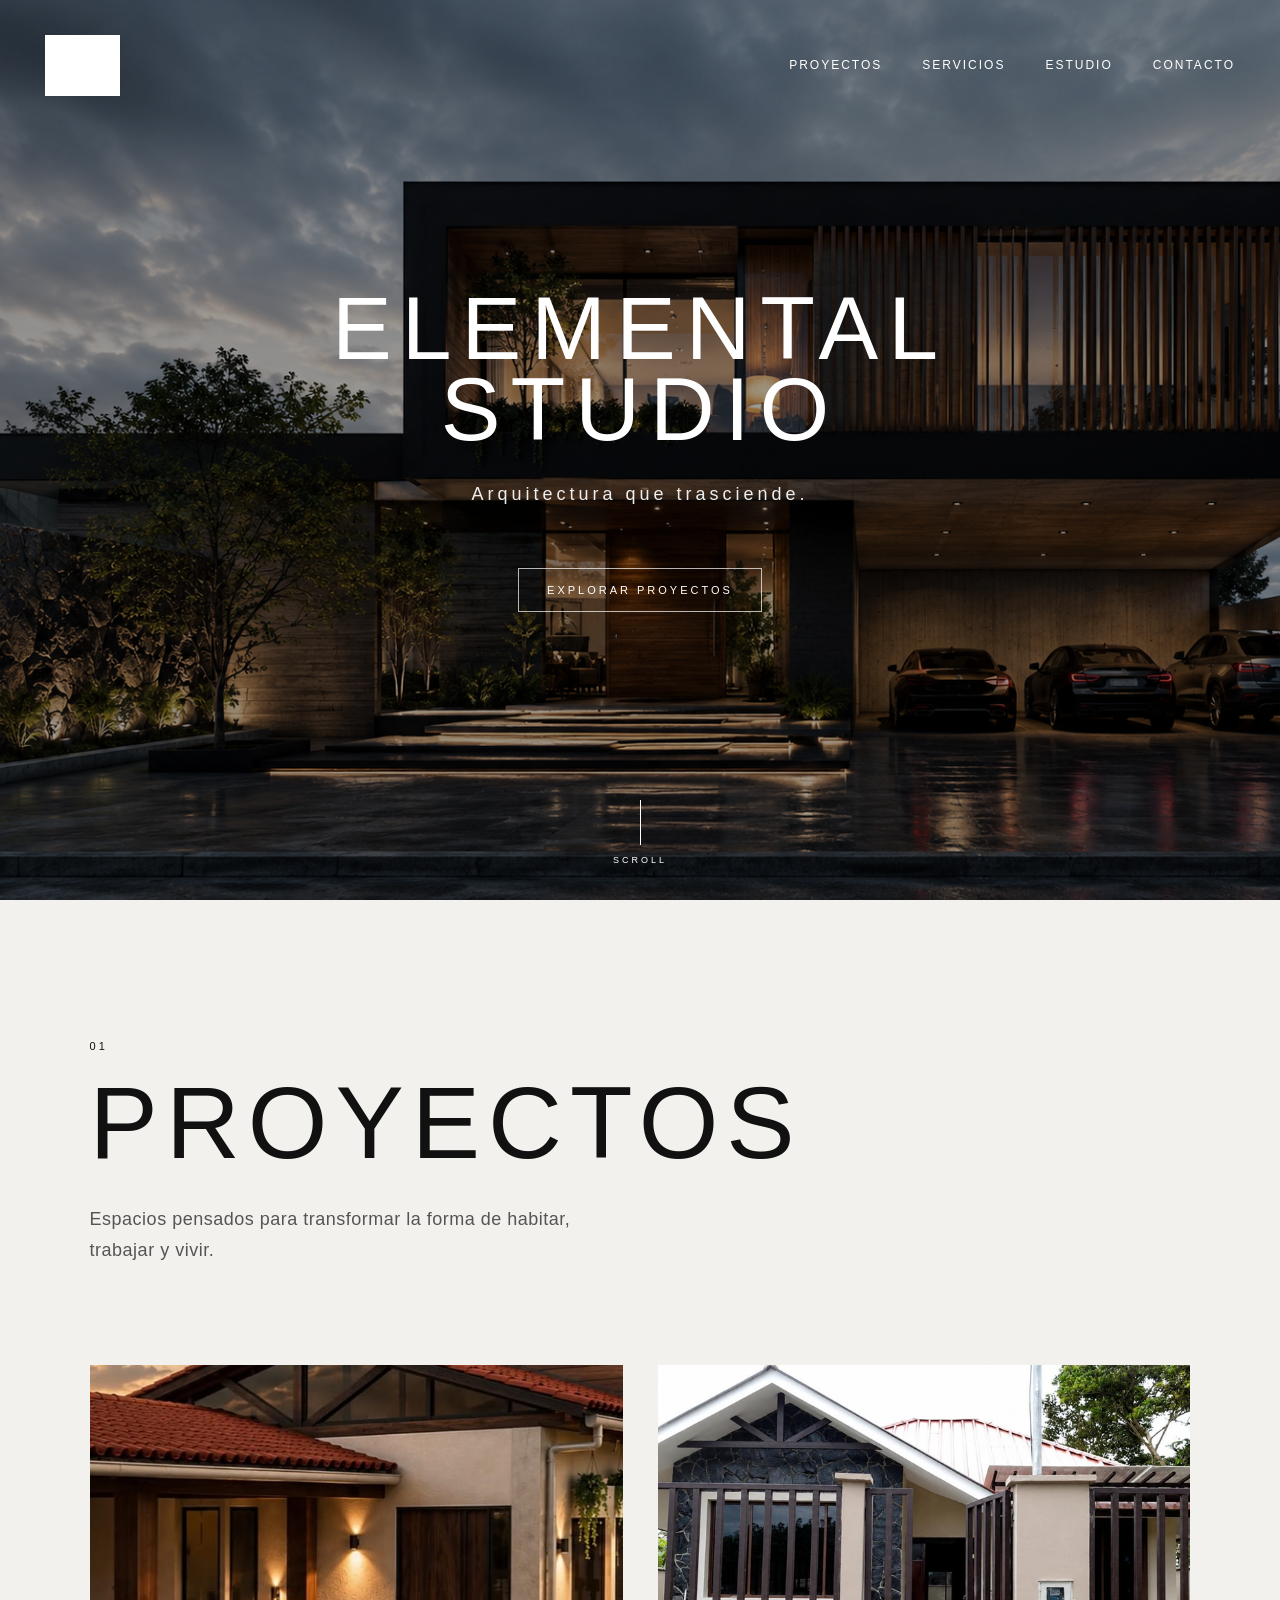
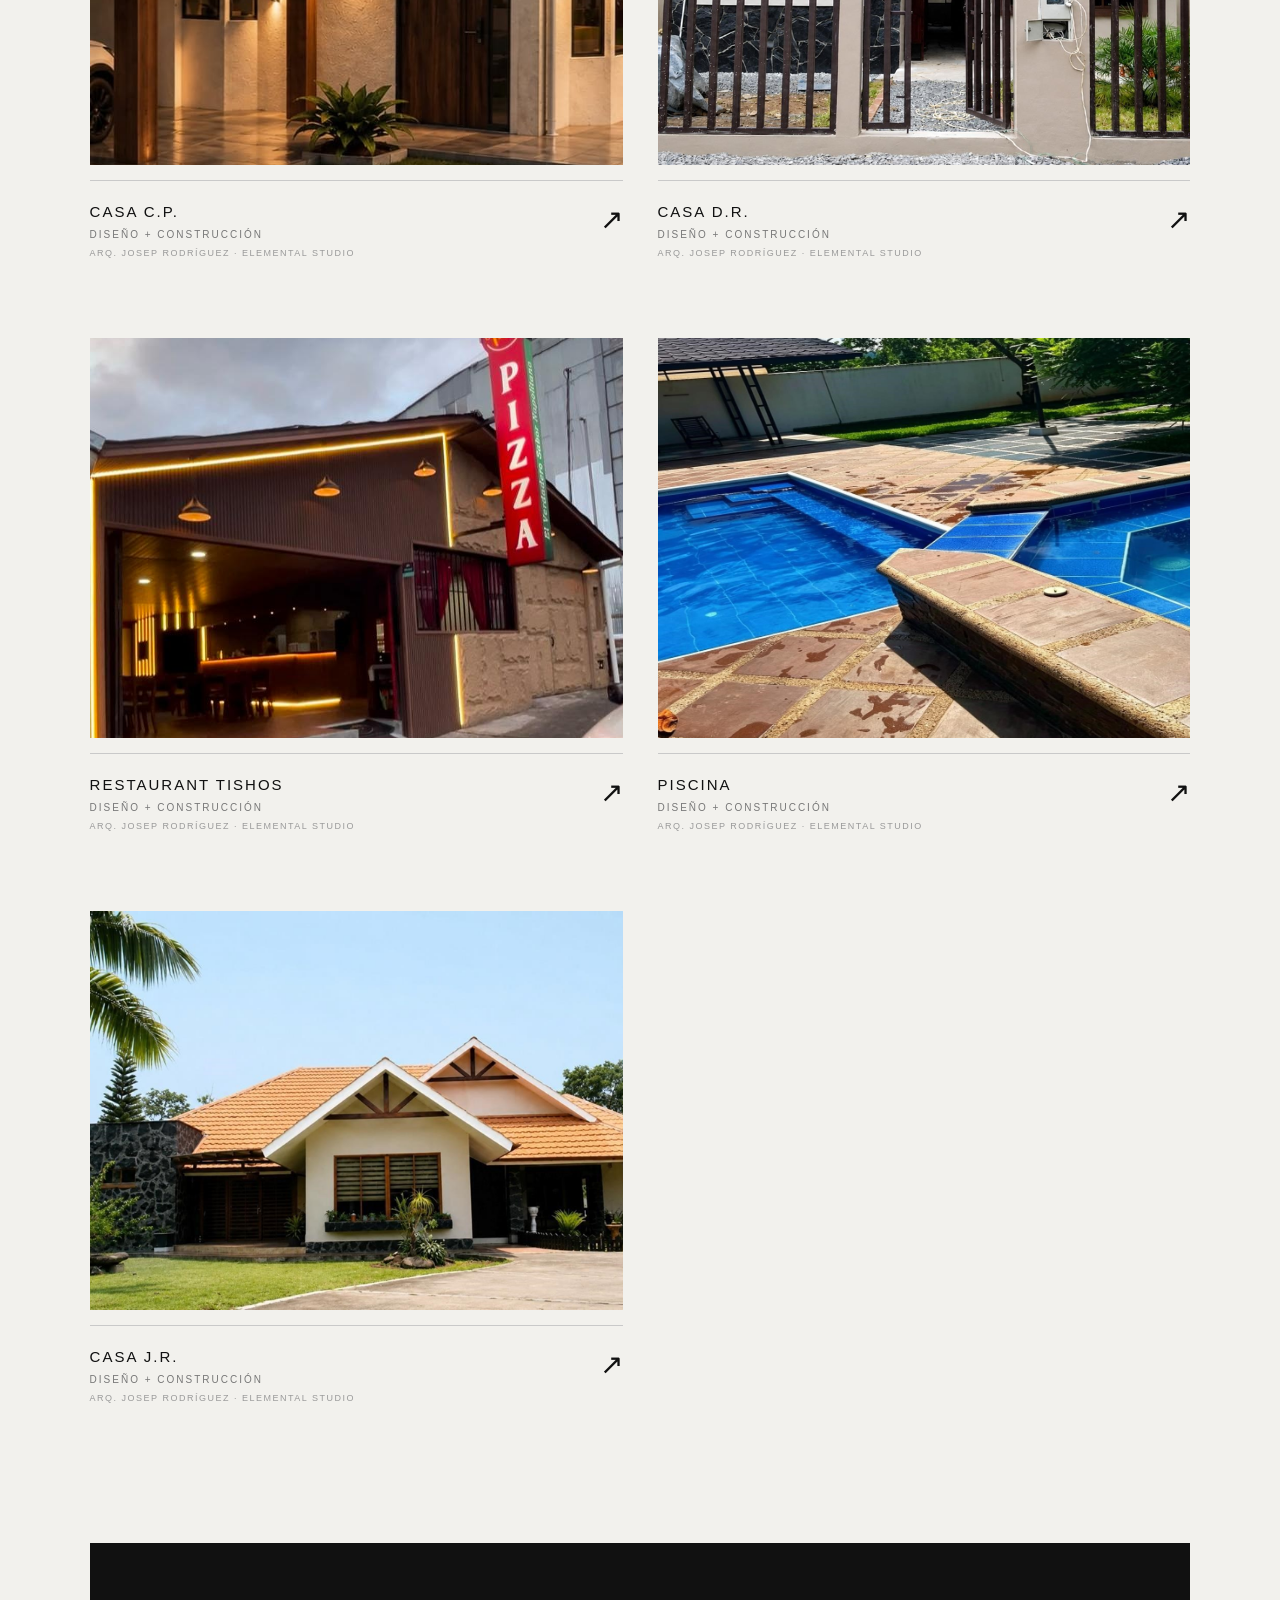
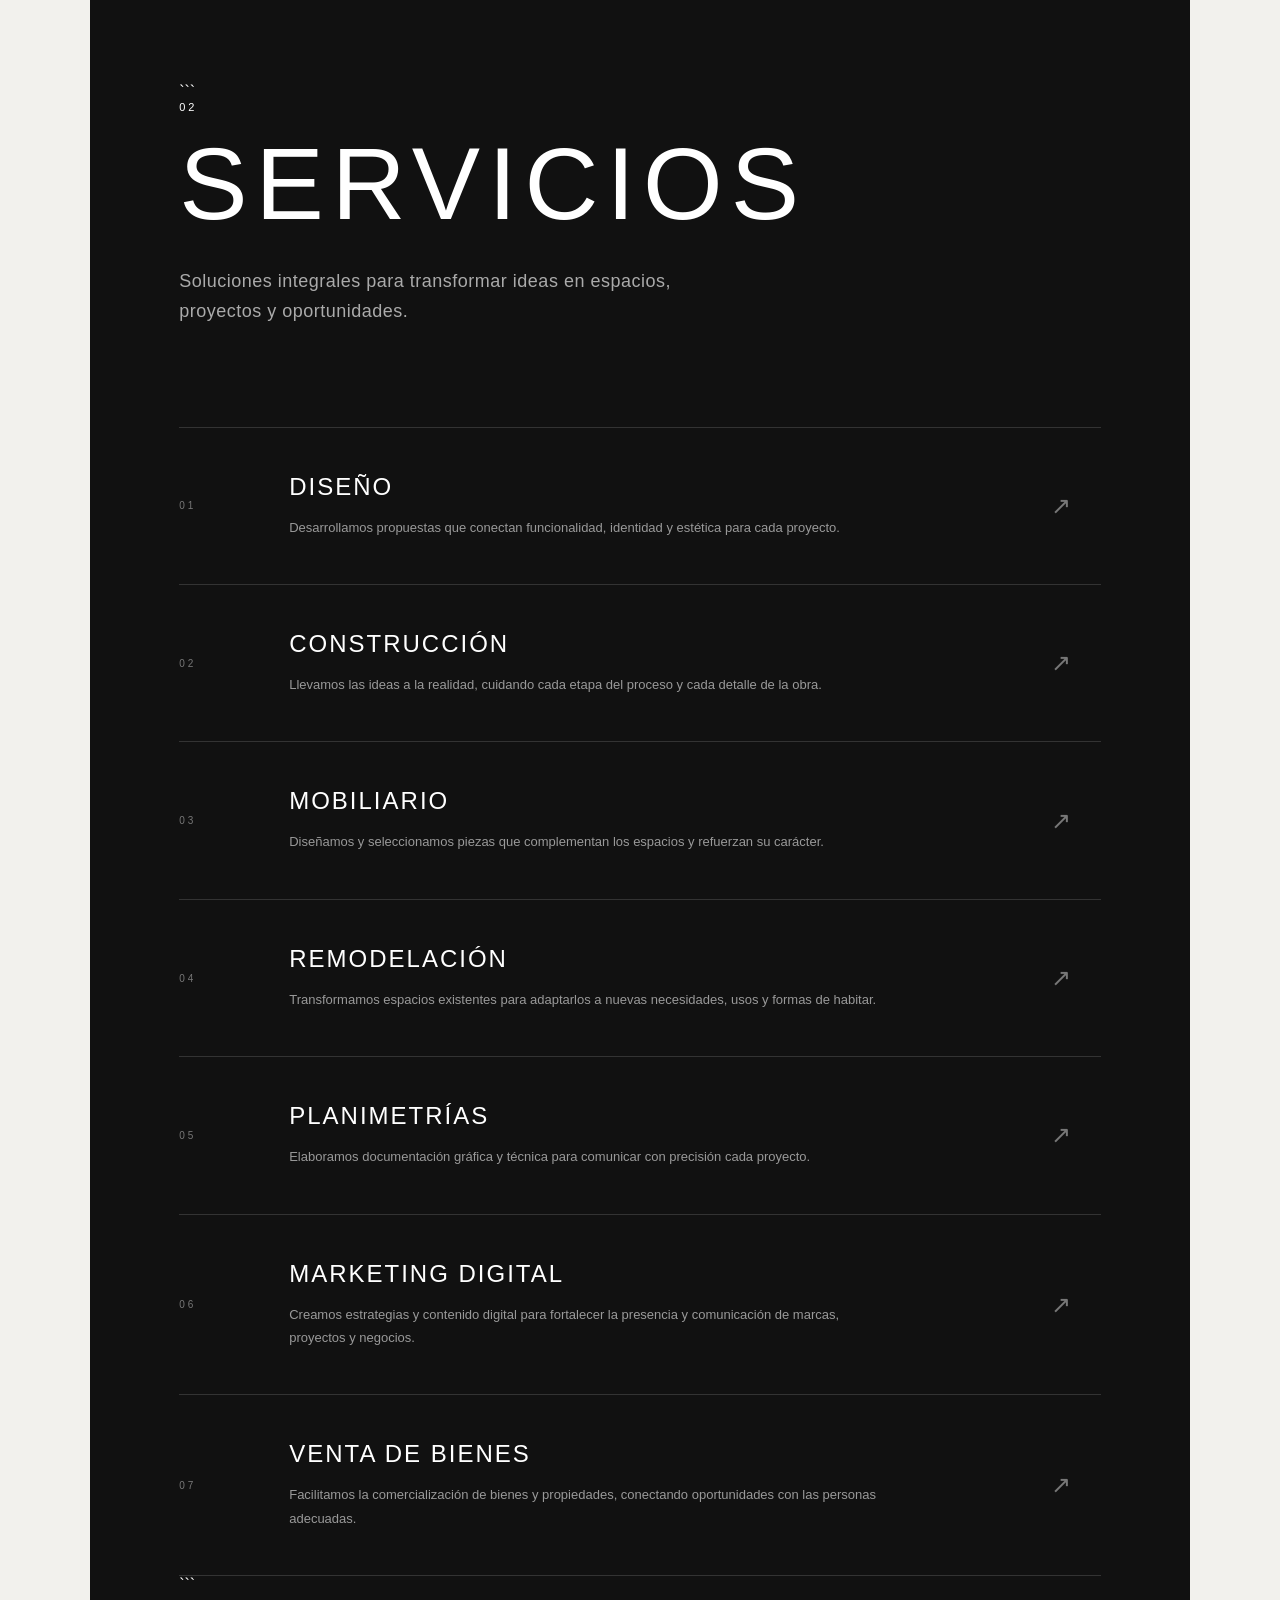
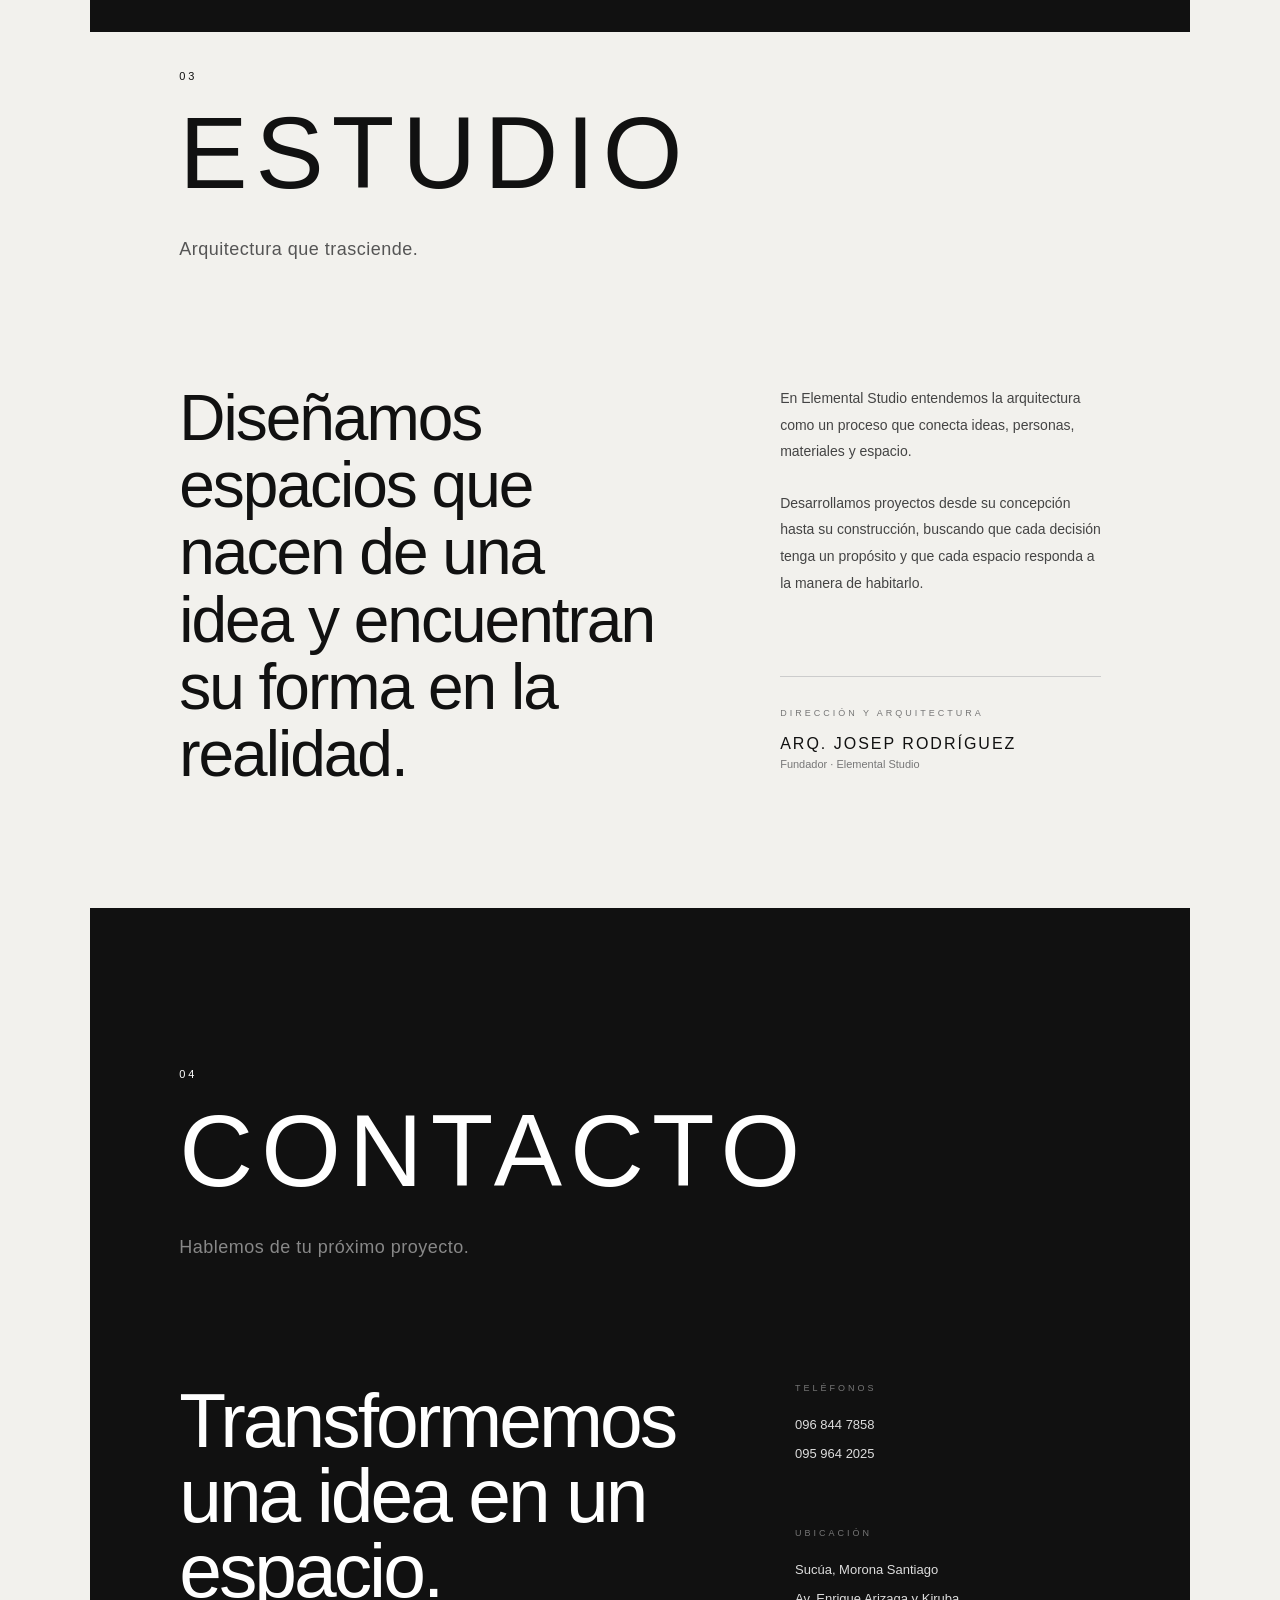
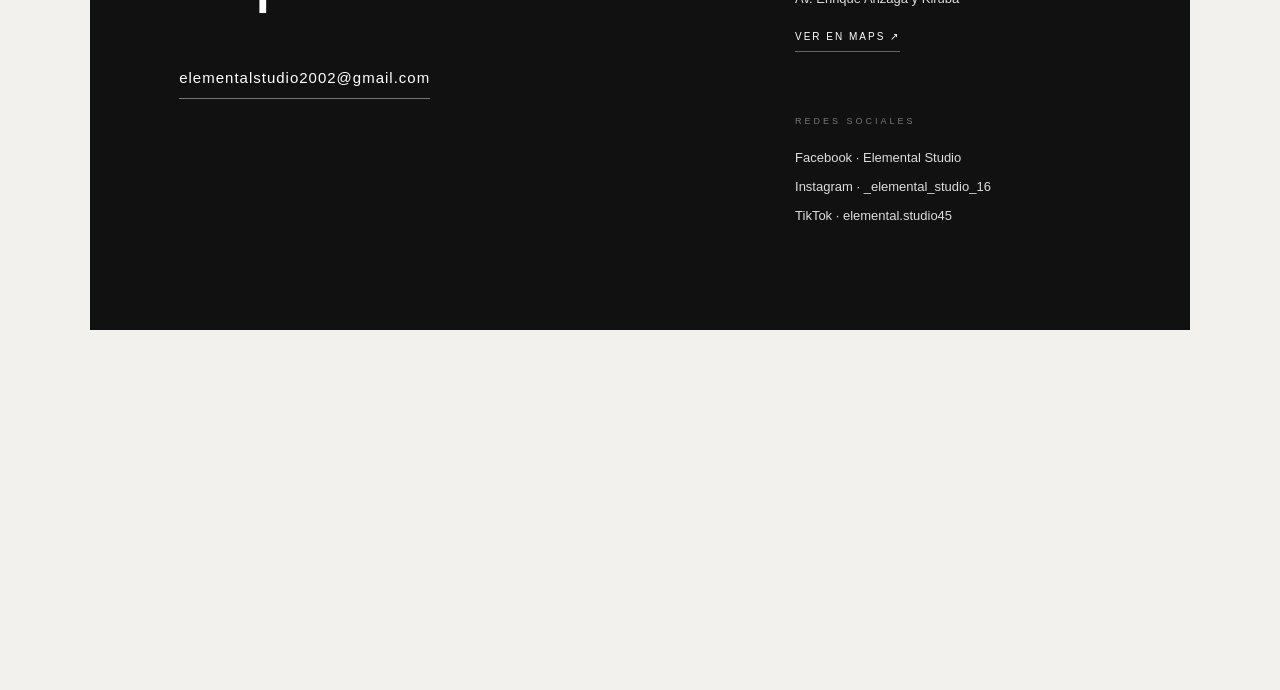
==== commit b9dd8699: "Add files via upload" ====
--- a/index.html
+++ b/index.html
@@ -262,6 +262,51 @@
 
 </a>
 
+<!-- =========================
+     CASA J.R.
+========================= -->
+
+<a href="casa-jr.html" class="project-link">
+
+    <article class="project-card">
+
+        <div class="project-image project-05">
+
+            <img
+                src="images/casa-jr.01.png"
+                alt="Casa J.R. - Elemental Studio"
+            >
+
+            <span>05</span>
+
+        </div>
+
+        <div class="project-info">
+
+            <div>
+
+                <h3>CASA J.R.</h3>
+
+                <p>
+                    DISEÑO + CONSTRUCCIÓN
+                </p>
+
+                <span class="project-architect">
+                    ARQ. JOSEP RODRÍGUEZ · ELEMENTAL STUDIO
+                </span>
+
+            </div>
+
+            <span class="project-arrow">
+                ↗
+            </span>
+
+        </div>
+
+    </article>
+
+</a>
+
 </div>
 
 
@@ -498,7 +543,6 @@
 
 </section>
 
-</section>
 <!-- =========================
      ESTUDIO
 ========================= -->
@@ -608,71 +652,96 @@
         </div>
 
 
-        <div class="contact-details">
-
-
-            <div class="contact-item">
-
-                <span>
-                    TELÉFONOS
-                </span>
-
-                <a href="tel:+593968447858">
-                    096 844 7858
-                </a>
-
-                <a href="tel:+593959642025">
-                    095 964 2025
-                </a>
-
-            </div>
-
-
-            <div class="contact-item">
+      <div class="contact-details">
+
+
+    <div class="contact-item">
 
     <span>
-        UBICACIÓN
+        TELÉFONOS
     </span>
 
-    <p>
-        Sucúa, Morona Santiago
-    </p>
-
-    <p>
-        Av. Enrique Arizaga y Kiruba
-    </p>
-
     <a
-        href="https://www.google.com/maps/place/ELEMENTAL+STUDIO/@-2.4575912,-78.1735665,17z/data=!3m1!4b1!4m6!3m5!1s0x91cdf700184efa7b:0xe6f39aba68d534dd!8m2!3d-2.4575912!4d-78.1735665!16s%2Fg%2F11yzpf5fbm?entry=ttu&g_ep=EgoyMDI2MDgxNy4wIKXMDSoASAFQAw%3D%3D"
+        href="https://wa.me/593968447858"
         target="_blank"
         rel="noopener noreferrer"
-        class="maps-link"
     >
-        VER EN MAPS ↗
+        096 844 7858
     </a>
 
+    <a
+        href="https://wa.me/593959642025"
+        target="_blank"
+        rel="noopener noreferrer"
+    >
+        095 964 2025
+    </a>
+
 </div>
 
 
-            <div class="contact-item">
-
-                <span>
-                    REDES SOCIALES
-                </span>
-
-                <a href="#" target="_blank">
-                    Facebook · Elemental Studio
-                </a>
-
-                <a href="#" target="_blank">
-                    Instagram · _elemental_studio_16
-                </a>
-
-                <a href="#" target="_blank">
-                    TikTok · elemental.studio45
-                </a>
-
-            </div>
+    <div class="contact-item">
+
+        <span>
+            UBICACIÓN
+        </span>
+
+        <p>
+            Sucúa, Morona Santiago
+        </p>
+
+        <p>
+            Av. Enrique Arizaga y Kiruba
+        </p>
+
+        <a
+            href="https://www.google.com/maps/place/ELEMENTAL+STUDIO/@-2.4575912,-78.1735665,17z/data=!3m1!4b1!4m6!3m5!1s0x91cdf700184efa7b:0xe6f39aba68d534dd!8m2!3d-2.4575912!4d-78.1735665!16s%2Fg%2F11yzpf5fbm?entry=ttu&g_ep=EgoyMDI2MDgxNy4wIKXMDSoASAFQAw%3D%3D"
+            target="_blank"
+            rel="noopener noreferrer"
+            class="maps-link"
+        >
+            VER EN MAPS ↗
+        </a>
+
+    </div>
+
+
+    <div class="contact-item">
+
+        <span>
+            REDES SOCIALES
+        </span>
+
+        <!-- FACEBOOK SIN ENLACE -->
+
+        <p>
+            Facebook · Elemental Studio
+        </p>
+
+        <!-- INSTAGRAM -->
+
+        <a
+            href="https://www.instagram.com/_elemental_studio_16/"
+            target="_blank"
+            rel="noopener noreferrer"
+        >
+            Instagram · _elemental_studio_16
+        </a>
+
+        <!-- TIKTOK -->
+
+        <a
+            href="https://www.tiktok.com/@elemental.studio45"
+            target="_blank"
+            rel="noopener noreferrer"
+        >
+            TikTok · elemental.studio45
+        </a>
+
+    </div>
+
+
+</div>  
 
 
         </div>
--- a/styles.css
+++ b/styles.css
@@ -53,6 +53,8 @@
 header img {
     width: 75px;
 
+    filter: brightness(0) invert(1);
+
     transition: filter 0.4s ease;
 }
 
@@ -265,7 +267,7 @@
     background: #f2f1ed;
     color: #111111;
 
-    padding: 140px 7vw 240px;
+    padding: 140px 7vw 360px;
 
     min-height: 100vh;
 }
@@ -904,7 +906,9 @@
 
     color: #ffffff;
 
-    padding: 160px 7vw;
+    padding: 140px 7vw 38px;
+
+    margin-top: 140px;
 }
 
 
@@ -1018,7 +1022,7 @@
 
     color: #111111;
 
-    padding: 160px 7vw;
+    padding: 38px 7vw 120px;
 }
 
 
@@ -2341,4 +2345,402 @@
         grid-template-columns: 1fr;
     }
 
+}
+/* ==========================================
+   RESTAURANT TISHOS — GALERÍA 3 COLUMNAS
+========================================== */
+
+.restaurant-tishos-page .restaurant-tishos-gallery {
+    display: grid !important;
+
+    grid-template-columns: repeat(3, minmax(0, 1fr)) !important;
+
+    grid-auto-flow: row;
+
+    column-gap: 20px;
+
+    row-gap: 20px;
+
+    width: 100% !important;
+
+    max-width: 100% !important;
+
+    margin: 0 !important;
+
+    padding: 0 !important;
+}
+
+
+/* FOTOGRAFÍAS */
+
+.restaurant-tishos-page .restaurant-tishos-gallery .gallery-image {
+    display: block !important;
+
+    width: 100% !important;
+
+    max-width: none !important;
+
+    min-width: 0 !important;
+
+    margin: 0 !important;
+
+    padding: 0 !important;
+
+    overflow: hidden;
+}
+
+
+.restaurant-tishos-page .restaurant-tishos-gallery .gallery-image img {
+    display: block !important;
+
+    width: 100% !important;
+
+    max-width: none !important;
+
+    height: 150px !important;
+
+    object-fit: cover;
+
+    margin: 0;
+
+    padding: 0;
+
+    transition: transform 0.6s ease;
+}
+
+
+.restaurant-tishos-page .restaurant-tishos-gallery .gallery-image:hover img {
+    transform: scale(1.04);
+}
+
+
+/* ==========================================
+   TABLET
+========================================== */
+
+@media (max-width: 900px) {
+
+    .restaurant-tishos-page .restaurant-tishos-gallery {
+        grid-template-columns: repeat(3, minmax(0, 1fr)) !important;
+    }
+
+}
+
+
+/* ==========================================
+   CELULAR
+========================================== */
+
+@media (max-width: 600px) {
+
+    .restaurant-tishos-page .restaurant-tishos-gallery {
+        grid-template-columns: repeat(2, minmax(0, 1fr)) !important;
+
+        column-gap: 15px;
+
+        row-gap: 15px;
+    }
+
+    .restaurant-tishos-page .restaurant-tishos-gallery .gallery-image img {
+        height: auto !important;
+    }
+
+}
+
+/* =========================
+   ESPACIO ENTRE PROYECTOS Y SERVICIOS
+========================= */
+
+.services-section {
+    margin-top: 140px;
+    margin-bottom: 0;
+}
+
+.studio-section .section-intro.reveal {
+    transform: translateY(0);
+}
+
+/* ==========================================
+   SEPARACIÓN SERVICIOS → ESTUDIO
+========================================== */
+
+.services-section {
+    margin-bottom: 0 !important;
+    padding-bottom: 38px !important;
+}
+
+.studio-section {
+    margin-top: 0 !important;
+    padding-top: 38px !important;
+}
+
+/* ==========================================
+   CASA J.R.
+========================================== */
+
+.casa-jr-page .casa-jr-description {
+
+    display: grid;
+
+    grid-template-columns: 1fr 360px;
+
+    column-gap: 80px;
+
+    align-items: start;
+
+    width: 1120px;
+
+    max-width: calc(100% - 120px);
+
+    margin: 0 auto;
+
+    padding: 120px 0 100px;
+}
+
+
+.casa-jr-page .casa-jr-left {
+
+    grid-column: 1;
+
+    min-width: 0;
+}
+
+
+.casa-jr-page .project-description-title {
+
+    margin-bottom: 45px;
+}
+
+
+.casa-jr-page .project-description-title span {
+
+    display: block;
+
+    margin-bottom: 20px;
+
+    font-size: 10px;
+
+    letter-spacing: 4px;
+
+    color: #777777;
+}
+
+
+.casa-jr-page .project-description-title h2 {
+
+    margin: 0;
+
+    max-width: 700px;
+
+    font-size: clamp(48px, 5vw, 76px);
+
+    line-height: 0.95;
+
+    font-weight: 400;
+
+    letter-spacing: -2px;
+}
+
+
+/* GALERÍA */
+
+.casa-jr-page .casa-jr-gallery {
+
+    display: grid;
+
+    grid-template-columns: repeat(2, 1fr);
+
+    gap: 20px;
+
+    width: 100%;
+}
+
+
+.casa-jr-page .casa-jr-gallery .gallery-image {
+
+    width: 100%;
+
+    overflow: hidden;
+}
+
+
+.casa-jr-page .casa-jr-gallery .gallery-image img {
+
+    display: block;
+
+    width: 100%;
+
+    height: 170px;
+
+    object-fit: cover;
+
+    transition: transform 0.6s ease;
+}
+
+
+.casa-jr-page .casa-jr-gallery .gallery-image:hover img {
+
+    transform: scale(1.04);
+}
+
+
+/* TEXTO */
+
+.casa-jr-page .project-description-text {
+
+    grid-column: 2;
+
+    grid-row: 1;
+
+    width: 100%;
+
+    max-width: 360px;
+
+    padding-top: 85px;
+}
+
+
+.casa-jr-page .project-description-text p {
+
+    margin: 0 0 24px;
+
+    font-size: 14px;
+
+    line-height: 1.9;
+
+    color: #444444;
+}
+
+
+/* DATOS */
+
+.casa-jr-page .project-details {
+
+    display: grid;
+
+    grid-template-columns: repeat(4, 1fr);
+
+    gap: 40px;
+
+    width: 1120px;
+
+    max-width: calc(100% - 120px);
+
+    margin: 0 auto;
+
+    padding: 0 0 100px;
+
+    border: 0;
+}
+
+
+.casa-jr-page .project-details div {
+    padding: 0;
+}
+
+
+.casa-jr-page .project-details span {
+
+    display: block;
+
+    margin-bottom: 12px;
+
+    font-size: 10px;
+
+    line-height: 1;
+
+    letter-spacing: 3px;
+
+    color: #777777;
+}
+
+
+.casa-jr-page .project-details strong {
+
+    display: block;
+
+    margin: 0;
+
+    font-size: 14px;
+
+    line-height: 1.35;
+
+    letter-spacing: 0.5px;
+
+    font-weight: 500;
+
+    color: #111111;
+}
+
+
+/* MÓVIL */
+
+@media (max-width: 900px) {
+
+    .casa-jr-page .casa-jr-description {
+
+        grid-template-columns: 1fr;
+
+        width: auto;
+
+        max-width: calc(100% - 50px);
+
+        padding: 90px 0 80px;
+
+        gap: 50px;
+    }
+
+
+    .casa-jr-page .casa-jr-left,
+    .casa-jr-page .project-description-text {
+
+        grid-column: 1;
+
+        grid-row: auto;
+    }
+
+
+    .casa-jr-page .project-description-text {
+
+        padding-top: 0;
+
+        max-width: 650px;
+    }
+
+
+    .casa-jr-page .project-details {
+
+        width: auto;
+
+        max-width: calc(100% - 50px);
+
+        grid-template-columns: 1fr 1fr;
+
+        padding-bottom: 80px;
+    }
+
+}
+
+
+@media (max-width: 600px) {
+
+    .casa-jr-page .casa-jr-gallery {
+
+        grid-template-columns: 1fr;
+
+        gap: 15px;
+    }
+
+
+    .casa-jr-page .casa-jr-gallery .gallery-image img {
+
+        height: auto;
+    }
+
+
+    .casa-jr-page .project-details {
+
+        grid-template-columns: 1fr;
+    }
+
 }
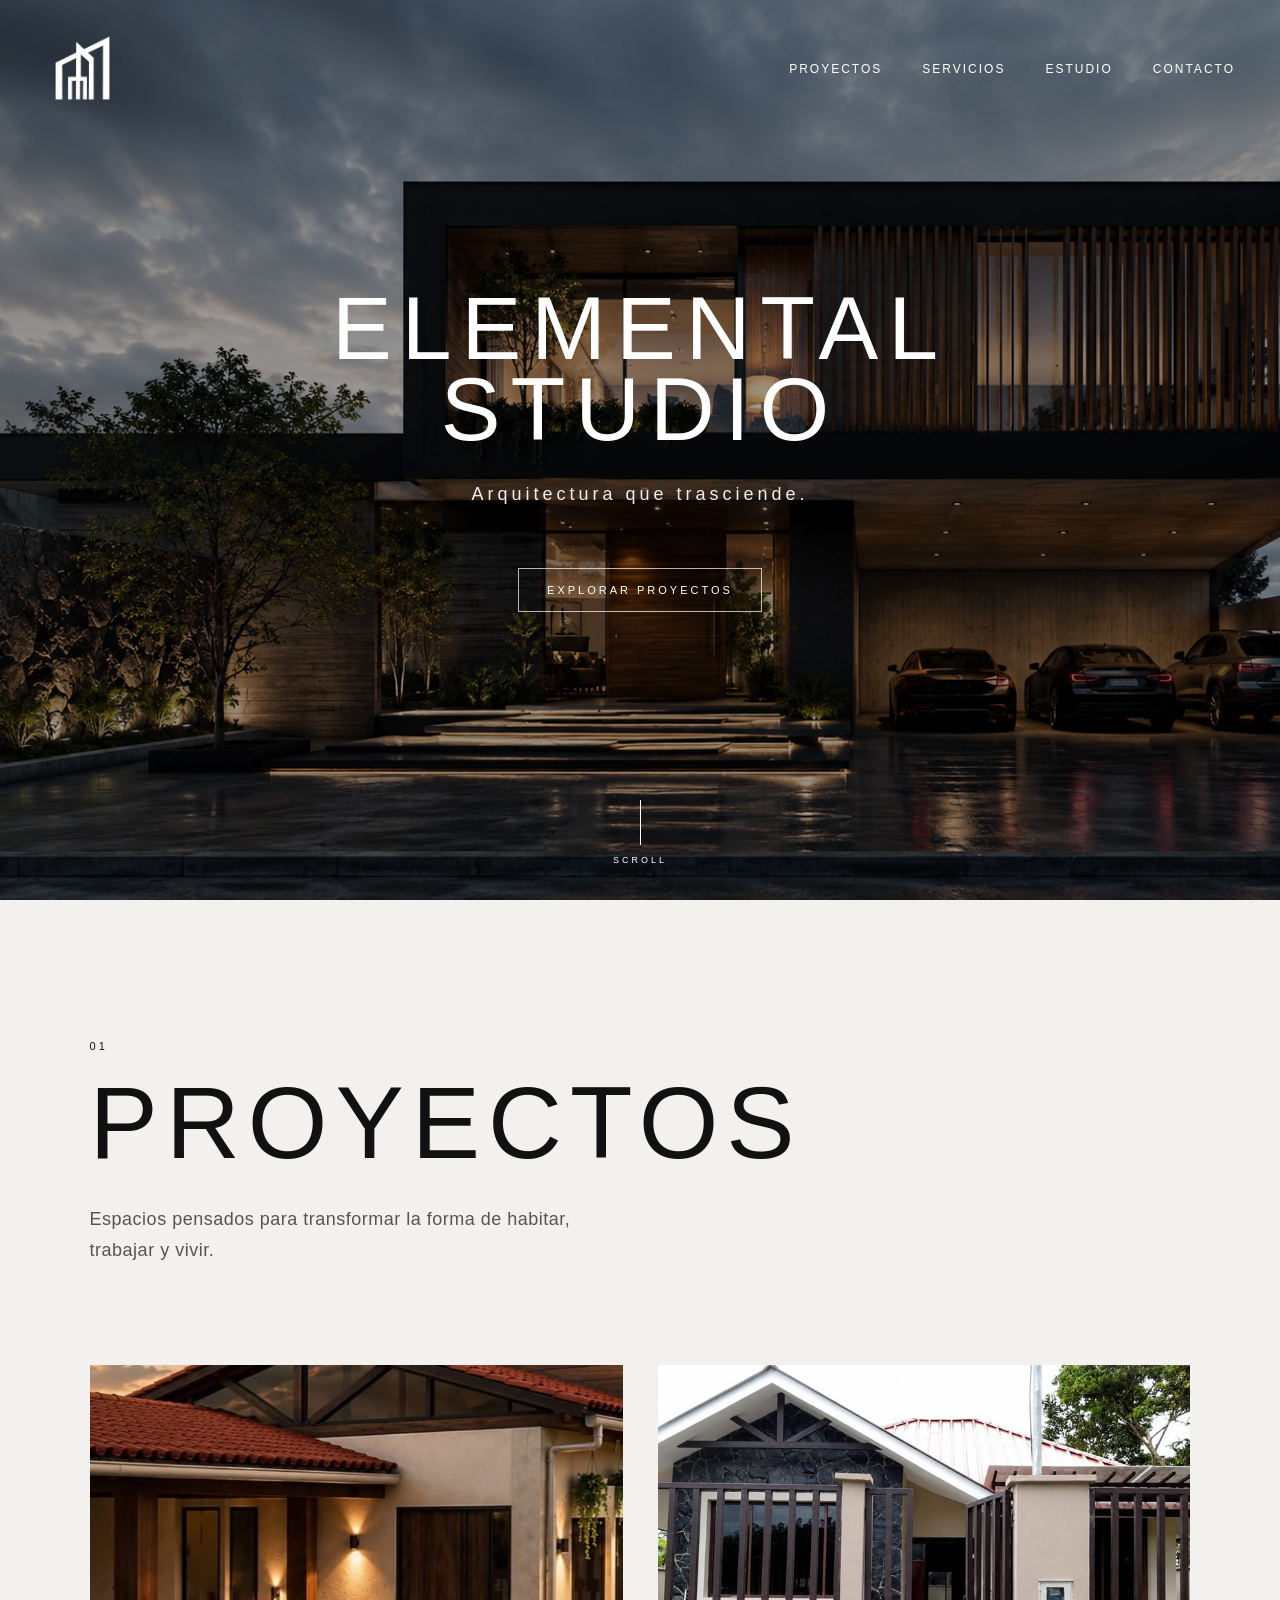
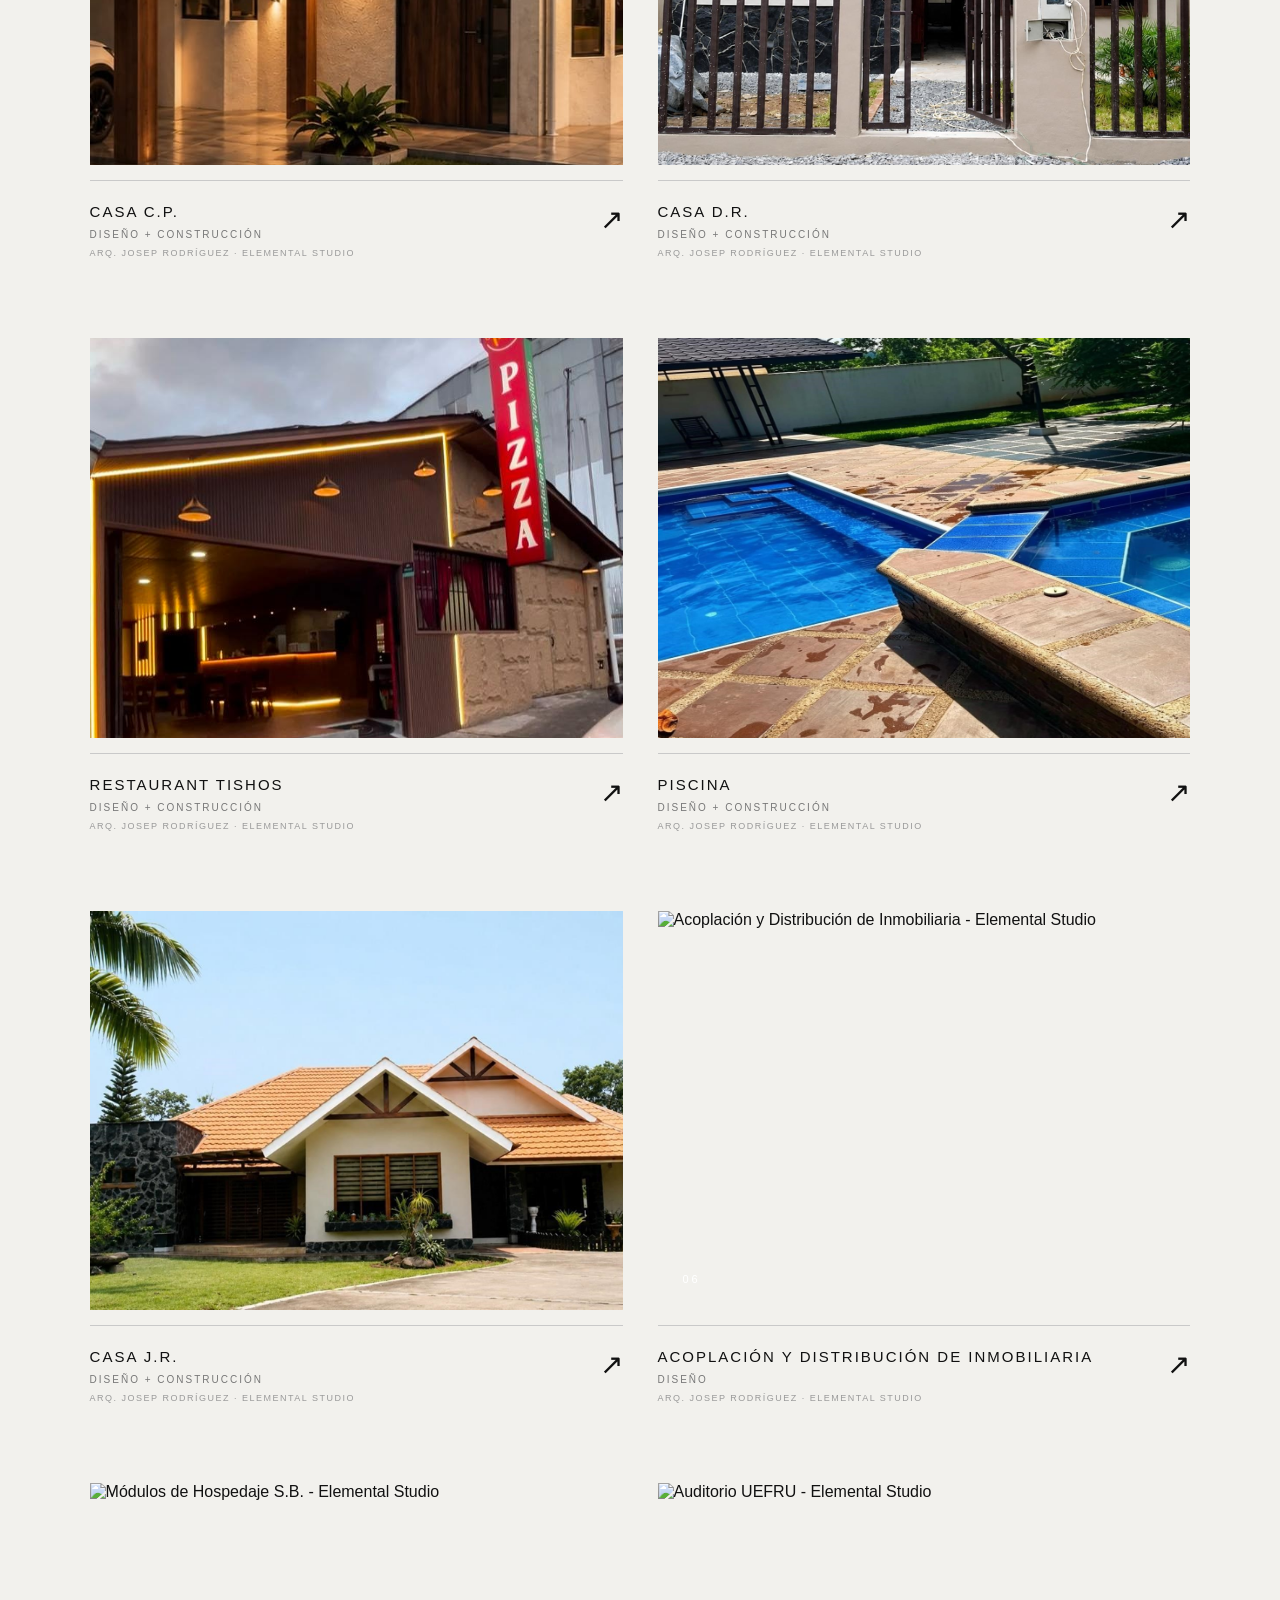
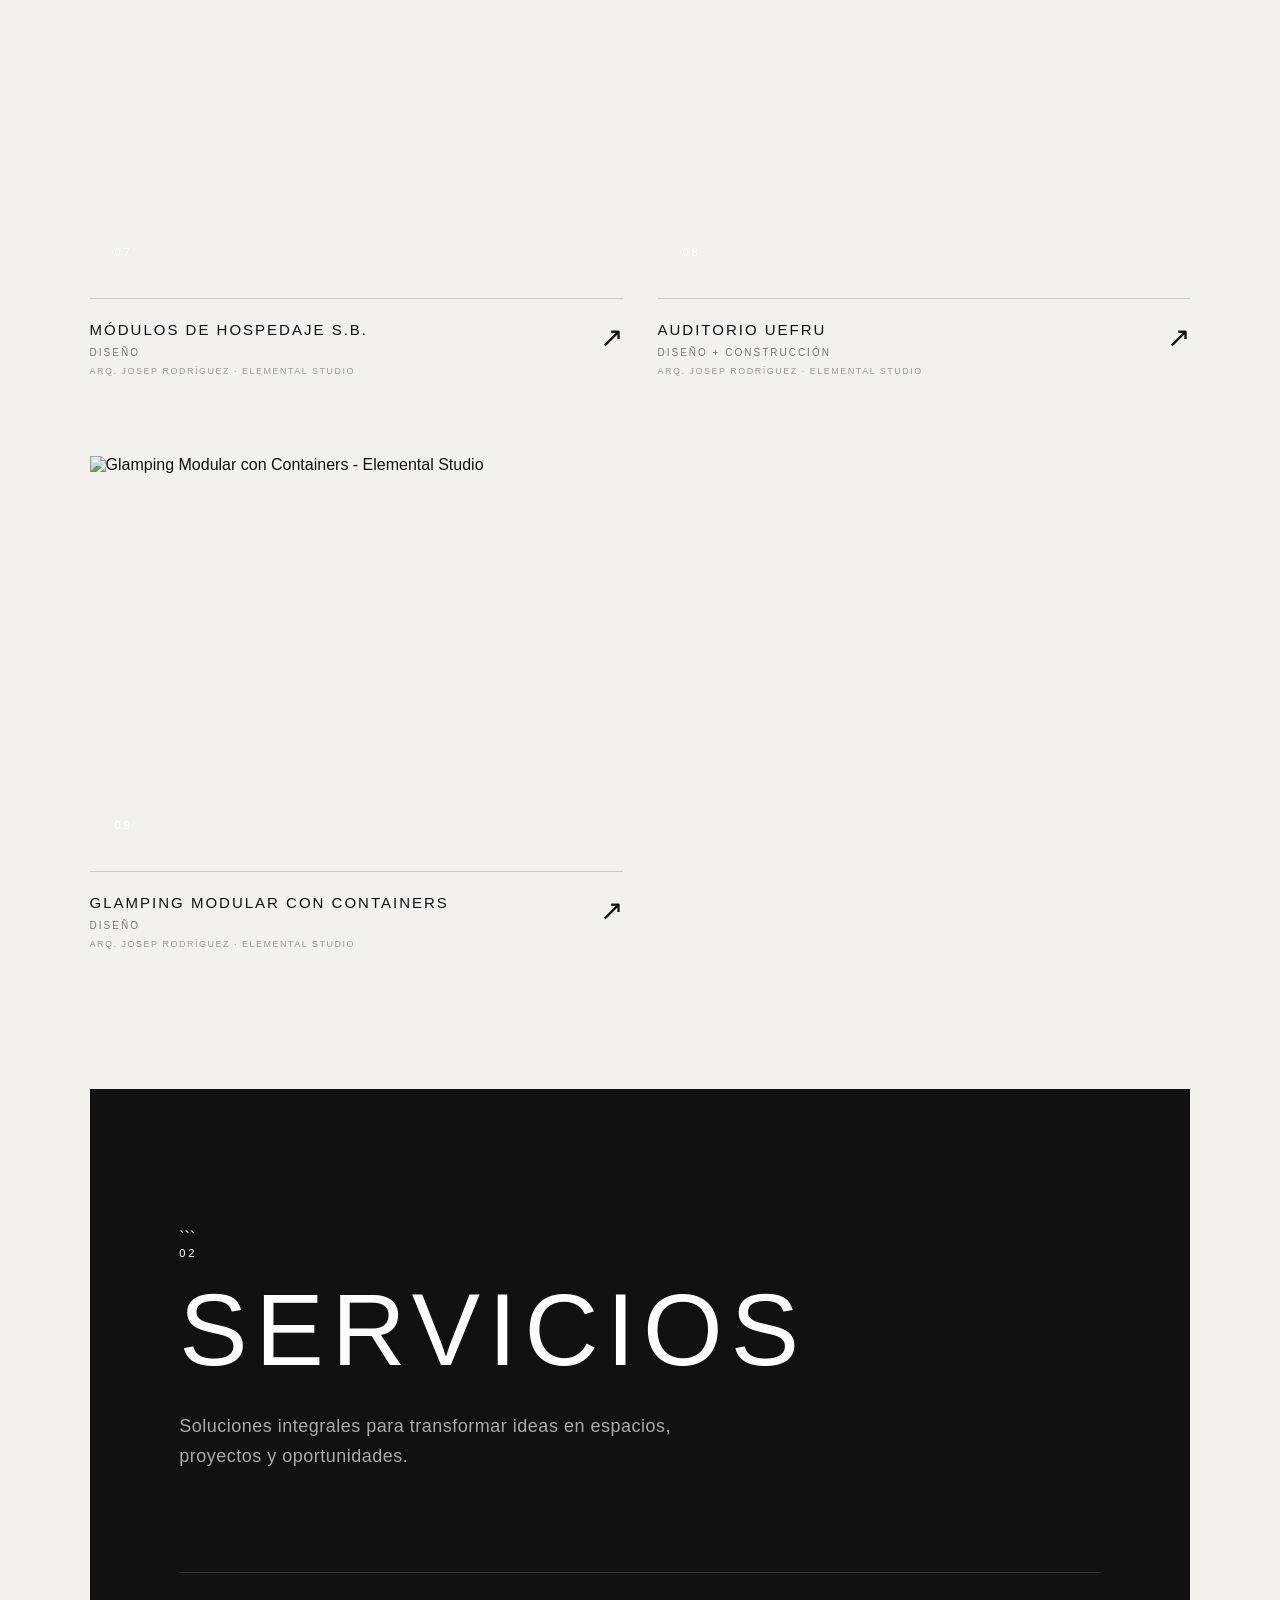
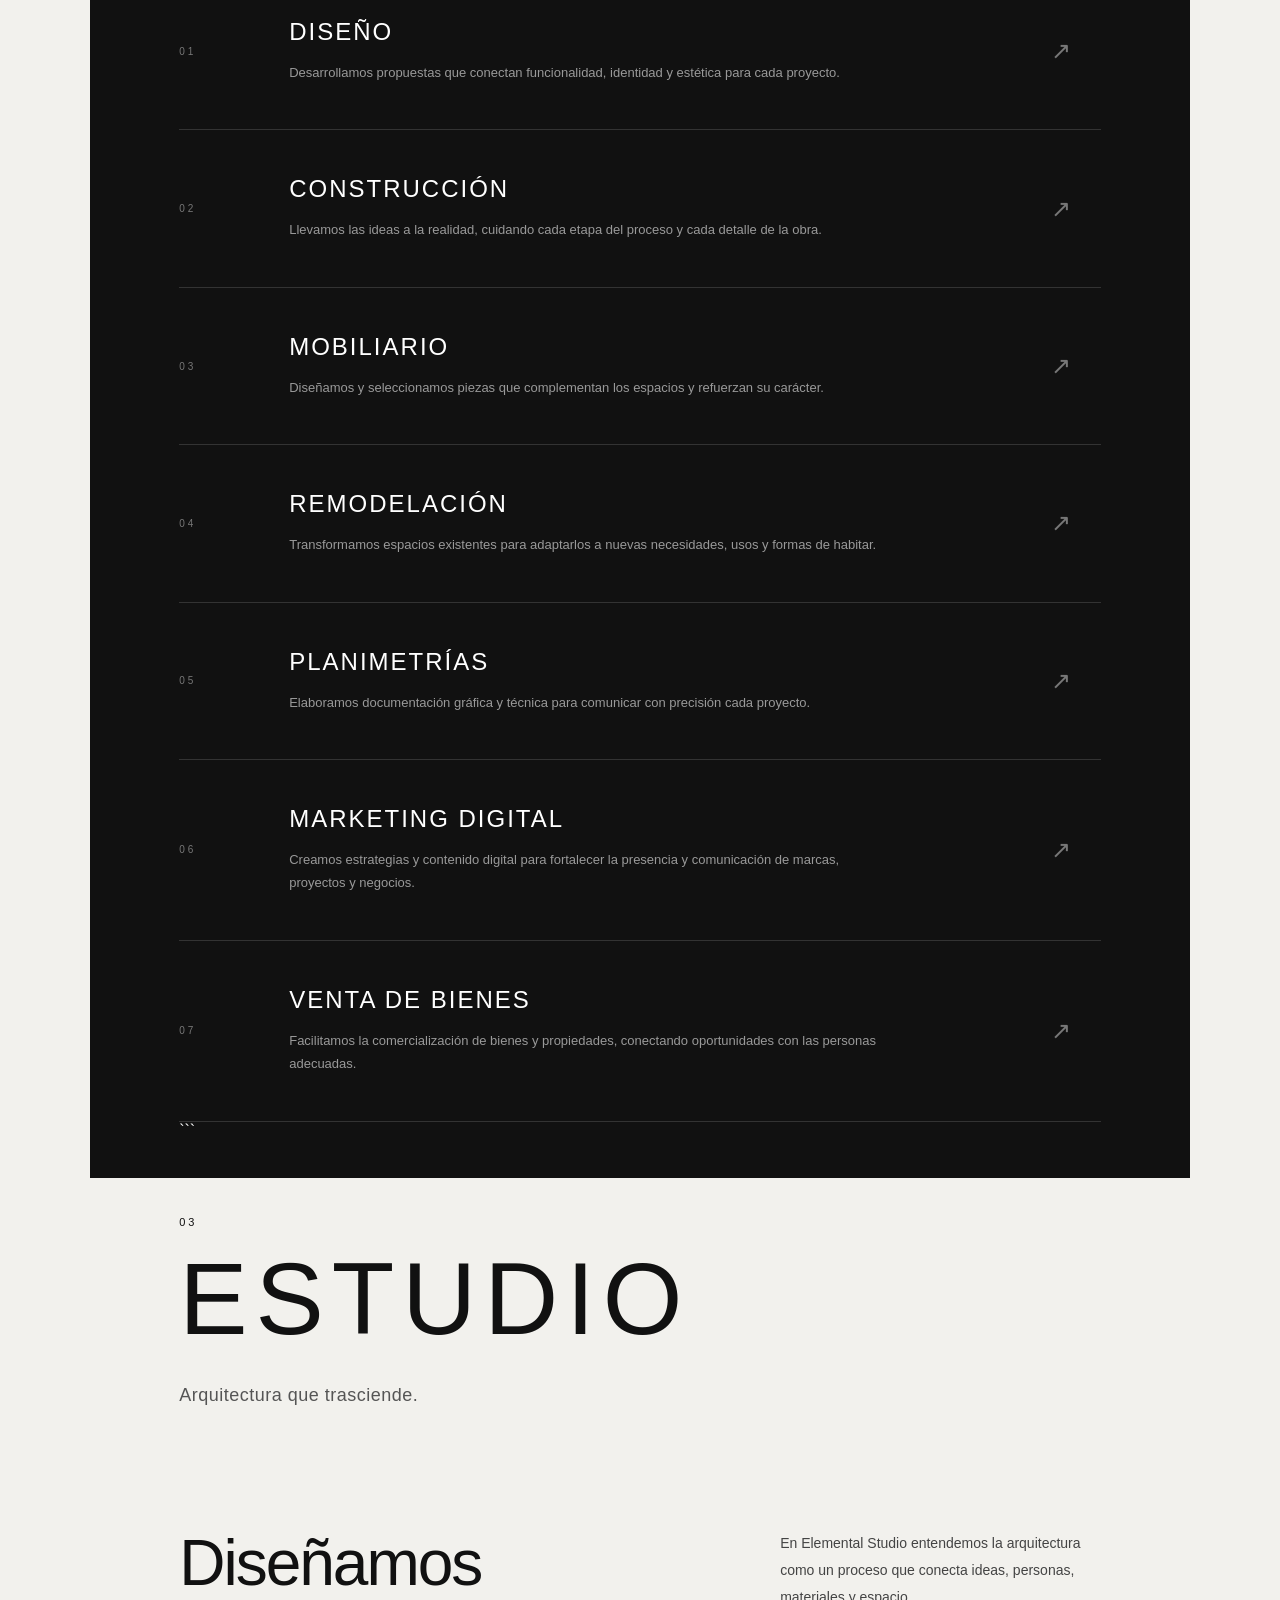
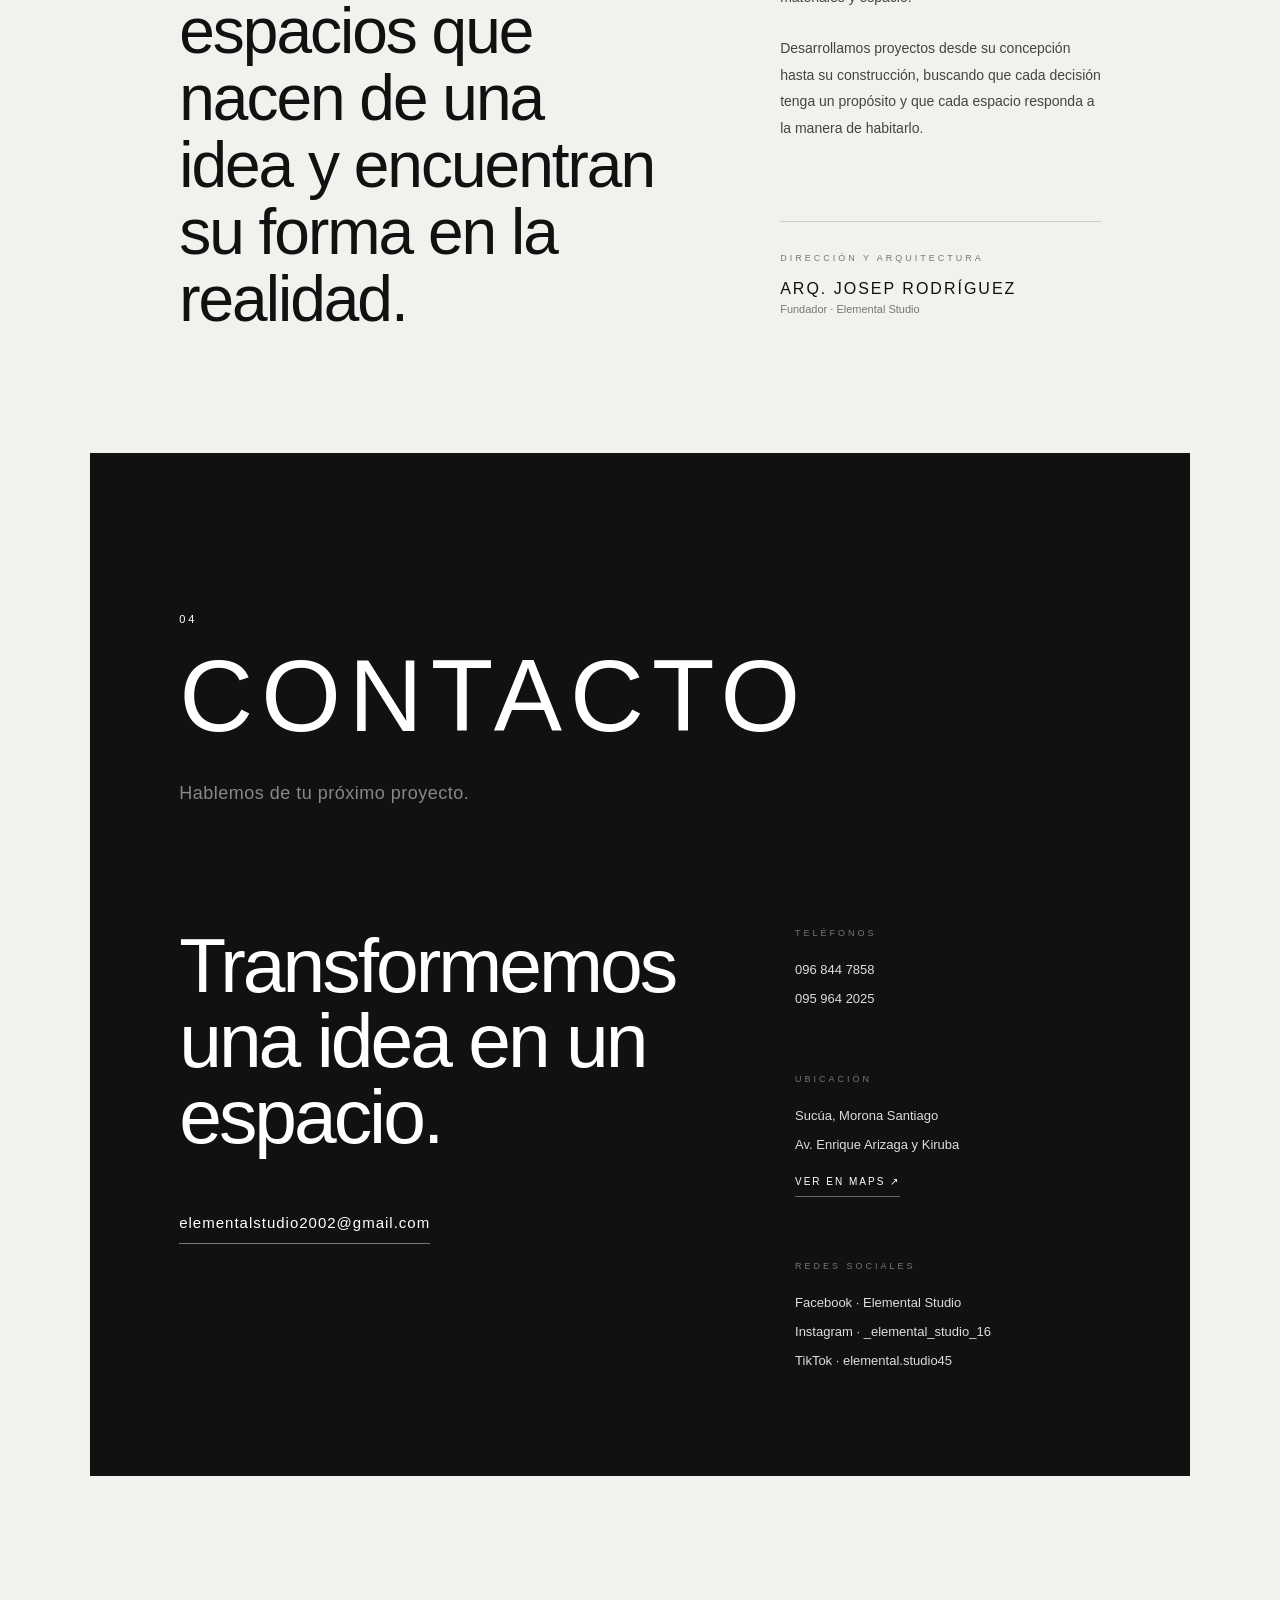
==== commit ec7a25dc: "Add files via upload" ====
--- a/index.html
+++ b/index.html
@@ -289,6 +289,193 @@
 
                 <p>
                     DISEÑO + CONSTRUCCIÓN
+                </p>
+
+                <span class="project-architect">
+                    ARQ. JOSEP RODRÍGUEZ · ELEMENTAL STUDIO
+                </span>
+
+            </div>
+
+            <span class="project-arrow">
+                ↗
+            </span>
+
+        </div>
+
+    </article>
+
+</a>
+
+<!-- =========================
+     PROYECTO 06
+     ACOPLACIÓN Y DISTRIBUCIÓN DE INMOBILIARIA
+========================= -->
+
+<a href="inmobiliaria.html" class="project-link">
+
+    <article class="project-card">
+
+        <div class="project-image project-06">
+
+            <img
+                src="images/inmobiliaria.01.png"
+                alt="Acoplación y Distribución de Inmobiliaria - Elemental Studio"
+            >
+
+            <span>06</span>
+
+        </div>
+
+        <div class="project-info">
+
+            <div>
+
+                <h3>
+                    ACOPLACIÓN Y DISTRIBUCIÓN DE INMOBILIARIA
+                </h3>
+
+                <p>
+                    DISEÑO
+                </p>
+
+                <span class="project-architect">
+                    ARQ. JOSEP RODRÍGUEZ · ELEMENTAL STUDIO
+                </span>
+
+            </div>
+
+            <span class="project-arrow">
+                ↗
+            </span>
+
+        </div>
+
+    </article>
+
+</a>
+
+
+<!-- =========================
+     PROYECTO 07
+     MÓDULOS DE HOSPEDAJE S.B.
+========================= -->
+
+<a href="modulos-sb.html" class="project-link">
+
+    <article class="project-card">
+
+        <div class="project-image project-07">
+
+            <img
+                src="images/sb.01.png"
+                alt="Módulos de Hospedaje S.B. - Elemental Studio"
+            >
+
+            <span>07</span>
+
+        </div>
+
+        <div class="project-info">
+
+            <div>
+
+                <h3>
+                    MÓDULOS DE HOSPEDAJE S.B.
+                </h3>
+
+                <p>
+                    DISEÑO
+                </p>
+
+                <span class="project-architect">
+                    ARQ. JOSEP RODRÍGUEZ · ELEMENTAL STUDIO
+                </span>
+
+            </div>
+
+            <span class="project-arrow">
+                ↗
+            </span>
+
+        </div>
+
+    </article>
+
+</a>
+
+
+<!-- =========================
+     PROYECTO 08
+     AUDITORIO UEFRU
+========================= -->
+
+<a href="auditorio-uefru.html" class="project-link">
+
+    <article class="project-card">
+
+        <div class="project-image project-08">
+
+            <img
+                src="images/auditorio.01.png"
+                alt="Auditorio UEFRU - Elemental Studio"
+            >
+
+            <span>08</span>
+
+        </div>
+
+        <div class="project-info">
+
+            <div>
+
+                <h3>
+                    AUDITORIO UEFRU
+                </h3>
+
+                <p>
+                    DISEÑO + CONSTRUCCIÓN
+                </p>
+
+                <span class="project-architect">
+                    ARQ. JOSEP RODRÍGUEZ · ELEMENTAL STUDIO
+                </span>
+
+            </div>
+
+            <span class="project-arrow">
+                ↗
+            </span>
+
+        </div>
+
+    </article>
+
+</a>
+
+<a href="glamping-modular.html" class="project-link">
+
+    <article class="project-card">
+
+        <div class="project-image project-09">
+
+            <img
+                src="images/modulos.01.png"
+                alt="Glamping Modular con Containers - Elemental Studio"
+            >
+
+            <span>09</span>
+
+        </div>
+
+        <div class="project-info">
+
+            <div>
+
+                <h3>GLAMPING MODULAR CON CONTAINERS</h3>
+
+                <p>
+                    DISEÑO
                 </p>
 
                 <span class="project-architect">
--- a/styles.css
+++ b/styles.css
@@ -2743,4 +2743,714 @@
         grid-template-columns: 1fr;
     }
 
+}
+
+/* ==========================================
+   PROYECTOS 06 / 07 / 08
+   MISMO ESTILO QUE CASA C.P. Y CASA D.R.
+========================================== */
+
+
+/* ==========================================
+   ESTRUCTURA GENERAL
+========================================== */
+
+.inmobiliaria-page .project-description,
+.modulos-sb-page .project-description,
+.auditorio-page .project-description {
+
+    display: grid;
+
+    grid-template-columns: 1fr 360px;
+
+    column-gap: 80px;
+
+    align-items: start;
+
+    width: 1120px;
+
+    max-width: calc(100% - 120px);
+
+    margin: 0 auto;
+
+    padding: 120px 0 100px;
+}
+
+
+/* ==========================================
+   COLUMNA IZQUIERDA
+========================================== */
+
+.inmobiliaria-left,
+.modulos-sb-left,
+.auditorio-left {
+
+    grid-column: 1;
+
+    min-width: 0;
+}
+
+
+/* ==========================================
+   TÍTULO
+   MISMA TIPOGRAFÍA
+========================================== */
+
+.inmobiliaria-page .project-description-title,
+.modulos-sb-page .project-description-title,
+.auditorio-page .project-description-title {
+
+    margin: 0 0 45px;
+}
+
+
+.inmobiliaria-page .project-description-title span,
+.modulos-sb-page .project-description-title span,
+.auditorio-page .project-description-title span {
+
+    display: block;
+
+    margin-bottom: 20px;
+
+    font-size: 10px;
+
+    line-height: 1;
+
+    letter-spacing: 4px;
+
+    font-weight: 400;
+
+    color: #777777;
+}
+
+
+.inmobiliaria-page .project-description-title h2,
+.modulos-sb-page .project-description-title h2,
+.auditorio-page .project-description-title h2 {
+
+    margin: 0;
+
+    max-width: 700px;
+
+    font-family: inherit;
+
+    font-size: clamp(48px, 5vw, 76px);
+
+    line-height: 0.95;
+
+    font-weight: 400;
+
+    letter-spacing: -2px;
+}
+
+
+/* ==========================================
+   TEXTO A LA DERECHA
+========================================== */
+
+.inmobiliaria-page .project-description-text,
+.modulos-sb-page .project-description-text,
+.auditorio-page .project-description-text {
+
+    grid-column: 2;
+
+    grid-row: 1;
+
+    width: 100%;
+
+    max-width: 360px;
+
+    padding-top: 85px;
+}
+
+
+.inmobiliaria-page .project-description-text p,
+.modulos-sb-page .project-description-text p,
+.auditorio-page .project-description-text p {
+
+    margin: 0 0 24px;
+
+    font-size: 14px;
+
+    line-height: 1.9;
+
+    color: #444444;
+}
+
+
+/* ==========================================
+   INMOBILIARIA — 3 COLUMNAS
+========================================== */
+
+.inmobiliaria-page .inmobiliaria-gallery {
+
+    display: grid !important;
+
+    grid-template-columns: repeat(3, minmax(0, 1fr)) !important;
+
+    gap: 20px;
+
+    width: 100%;
+}
+
+
+.inmobiliaria-page .inmobiliaria-gallery .gallery-image {
+
+    width: 100%;
+
+    overflow: hidden;
+}
+
+
+.inmobiliaria-page .inmobiliaria-gallery .gallery-image img {
+
+    display: block;
+
+    width: 100%;
+
+    height: 150px;
+
+    object-fit: cover;
+
+    transition: transform 0.6s ease;
+}
+
+
+.inmobiliaria-page .inmobiliaria-gallery .gallery-image:hover img {
+
+    transform: scale(1.04);
+}
+
+
+/* ==========================================
+   MÓDULOS S.B. — 2 COLUMNAS
+========================================== */
+
+.modulos-sb-page .modulos-sb-gallery {
+
+    display: grid !important;
+
+    grid-template-columns: repeat(2, minmax(0, 1fr)) !important;
+
+    gap: 20px;
+
+    width: 100%;
+}
+
+
+.modulos-sb-page .modulos-sb-gallery .gallery-image {
+
+    width: 100%;
+
+    overflow: hidden;
+}
+
+
+.modulos-sb-page .modulos-sb-gallery .gallery-image img {
+
+    display: block;
+
+    width: 100%;
+
+    height: 170px;
+
+    object-fit: cover;
+
+    transition: transform 0.6s ease;
+}
+
+
+.modulos-sb-page .modulos-sb-gallery .gallery-image:hover img {
+
+    transform: scale(1.04);
+}
+
+
+/* ==========================================
+   AUDITORIO — 2 COLUMNAS
+========================================== */
+
+.auditorio-page .auditorio-gallery {
+
+    display: grid !important;
+
+    grid-template-columns: repeat(2, minmax(0, 1fr)) !important;
+
+    gap: 20px;
+
+    width: 100%;
+}
+
+
+.auditorio-page .auditorio-gallery .gallery-image {
+
+    width: 100%;
+
+    overflow: hidden;
+}
+
+
+.auditorio-page .auditorio-gallery .gallery-image img {
+
+    display: block;
+
+    width: 100%;
+
+    height: 170px;
+
+    object-fit: cover;
+
+    transition: transform 0.6s ease;
+}
+
+
+.auditorio-page .auditorio-gallery .gallery-image:hover img {
+
+    transform: scale(1.04);
+}
+
+
+/* ==========================================
+   DATOS
+   MISMO ESTILO QUE LOS OTROS PROYECTOS
+========================================== */
+
+.inmobiliaria-page .project-details,
+.modulos-sb-page .project-details,
+.auditorio-page .project-details {
+
+    display: grid;
+
+    grid-template-columns: repeat(4, 1fr);
+
+    gap: 40px;
+
+    width: 1120px;
+
+    max-width: calc(100% - 120px);
+
+    margin: 0 auto;
+
+    padding: 0 0 100px;
+
+    border: 0;
+}
+
+
+.inmobiliaria-page .project-details div,
+.modulos-sb-page .project-details div,
+.auditorio-page .project-details div {
+
+    padding: 0;
+}
+
+
+.inmobiliaria-page .project-details span,
+.modulos-sb-page .project-details span,
+.auditorio-page .project-details span {
+
+    display: block;
+
+    margin-bottom: 12px;
+
+    font-size: 10px;
+
+    line-height: 1;
+
+    letter-spacing: 3px;
+
+    font-weight: 400;
+
+    color: #777777;
+}
+
+
+.inmobiliaria-page .project-details strong,
+.modulos-sb-page .project-details strong,
+.auditorio-page .project-details strong {
+
+    display: block;
+
+    margin: 0;
+
+    font-size: 14px;
+
+    line-height: 1.35;
+
+    letter-spacing: 0.5px;
+
+    font-weight: 500;
+
+    color: #111111;
+}
+
+
+/* ==========================================
+   RESPONSIVE
+========================================== */
+
+@media (max-width: 900px) {
+
+    .inmobiliaria-page .project-description,
+    .modulos-sb-page .project-description,
+    .auditorio-page .project-description {
+
+        grid-template-columns: 1fr;
+
+        width: auto;
+
+        max-width: calc(100% - 50px);
+
+        padding: 90px 0 80px;
+
+        gap: 50px;
+    }
+
+
+    .inmobiliaria-left,
+    .modulos-sb-left,
+    .auditorio-left,
+
+    .inmobiliaria-page .project-description-text,
+    .modulos-sb-page .project-description-text,
+    .auditorio-page .project-description-text {
+
+        grid-column: 1;
+
+        grid-row: auto;
+    }
+
+
+    .inmobiliaria-page .project-description-text,
+    .modulos-sb-page .project-description-text,
+    .auditorio-page .project-description-text {
+
+        padding-top: 0;
+
+        max-width: 650px;
+    }
+
+
+    .inmobiliaria-page .project-details,
+    .modulos-sb-page .project-details,
+    .auditorio-page .project-details {
+
+        width: auto;
+
+        max-width: calc(100% - 50px);
+
+        grid-template-columns: 1fr 1fr;
+
+        padding-bottom: 80px;
+    }
+
+}
+
+
+@media (max-width: 600px) {
+
+    .inmobiliaria-page .inmobiliaria-gallery {
+
+        grid-template-columns: 1fr 1fr !important;
+    }
+
+
+    .modulos-sb-page .modulos-sb-gallery,
+    .auditorio-page .auditorio-gallery {
+
+        grid-template-columns: 1fr !important;
+    }
+
+
+    .inmobiliaria-page .project-details,
+    .modulos-sb-page .project-details,
+    .auditorio-page .project-details {
+
+        grid-template-columns: 1fr;
+    }
+
+}
+
+/* ==========================================
+   GLAMPING MODULAR CON CONTAINERS
+========================================== */
+
+.glamping-page .glamping-description {
+
+    display: grid;
+
+    grid-template-columns: 1fr 360px;
+
+    column-gap: 80px;
+
+    align-items: start;
+
+    width: 1120px;
+
+    max-width: calc(100% - 120px);
+
+    margin: 0 auto;
+
+    padding: 120px 0 100px;
+}
+
+
+.glamping-page .glamping-left {
+
+    grid-column: 1;
+
+    min-width: 0;
+}
+
+
+/* TÍTULO */
+
+.glamping-page .project-description-title {
+
+    margin: 0 0 45px;
+}
+
+
+.glamping-page .project-description-title span {
+
+    display: block;
+
+    margin-bottom: 20px;
+
+    font-size: 10px;
+
+    line-height: 1;
+
+    letter-spacing: 4px;
+
+    font-weight: 400;
+
+    color: #777777;
+}
+
+
+.glamping-page .project-description-title h2 {
+
+    margin: 0;
+
+    max-width: 700px;
+
+    font-size: clamp(48px, 5vw, 76px);
+
+    line-height: 0.95;
+
+    font-weight: 400;
+
+    letter-spacing: -2px;
+}
+
+
+/* GALERÍA */
+
+.glamping-page .glamping-gallery {
+
+    display: grid !important;
+
+    grid-template-columns: repeat(3, minmax(0, 1fr)) !important;
+
+    gap: 20px;
+
+    width: 100%;
+
+    margin: 0;
+
+    padding: 0;
+}
+
+
+.glamping-page .glamping-gallery .gallery-image {
+
+    width: 100%;
+
+    overflow: hidden;
+}
+
+
+.glamping-page .glamping-gallery .gallery-image img {
+
+    display: block;
+
+    width: 100%;
+
+    height: 150px;
+
+    object-fit: cover;
+
+    transition: transform 0.6s ease;
+}
+
+
+.glamping-page .glamping-gallery .gallery-image:hover img {
+
+    transform: scale(1.04);
+}
+
+
+/* TEXTO */
+
+.glamping-page .project-description-text {
+
+    grid-column: 2;
+
+    grid-row: 1;
+
+    width: 100%;
+
+    max-width: 360px;
+
+    padding-top: 85px;
+}
+
+
+.glamping-page .project-description-text p {
+
+    margin: 0 0 24px;
+
+    font-size: 14px;
+
+    line-height: 1.9;
+
+    color: #444444;
+}
+
+
+/* DATOS */
+
+.glamping-page .project-details {
+
+    display: grid;
+
+    grid-template-columns: repeat(4, 1fr);
+
+    gap: 40px;
+
+    width: 1120px;
+
+    max-width: calc(100% - 120px);
+
+    margin: 0 auto;
+
+    padding: 0 0 100px;
+
+    border: 0;
+}
+
+
+.glamping-page .project-details div {
+
+    padding: 0;
+}
+
+
+.glamping-page .project-details span {
+
+    display: block;
+
+    margin-bottom: 12px;
+
+    font-size: 10px;
+
+    line-height: 1;
+
+    letter-spacing: 3px;
+
+    font-weight: 400;
+
+    color: #777777;
+}
+
+
+.glamping-page .project-details strong {
+
+    display: block;
+
+    margin: 0;
+
+    font-size: 14px;
+
+    line-height: 1.35;
+
+    letter-spacing: 0.5px;
+
+    font-weight: 500;
+
+    color: #111111;
+}
+
+
+/* RESPONSIVE */
+
+@media (max-width: 900px) {
+
+    .glamping-page .glamping-description {
+
+        grid-template-columns: 1fr;
+
+        width: auto;
+
+        max-width: calc(100% - 50px);
+
+        padding: 90px 0 80px;
+
+        gap: 50px;
+    }
+
+
+    .glamping-page .glamping-left,
+    .glamping-page .project-description-text {
+
+        grid-column: 1;
+
+        grid-row: auto;
+    }
+
+
+    .glamping-page .project-description-text {
+
+        padding-top: 0;
+
+        max-width: 650px;
+    }
+
+
+    .glamping-page .project-details {
+
+        width: auto;
+
+        max-width: calc(100% - 50px);
+
+        grid-template-columns: 1fr 1fr;
+
+        padding-bottom: 80px;
+    }
+
+}
+
+
+@media (max-width: 600px) {
+
+    .glamping-page .glamping-gallery {
+
+        grid-template-columns: 1fr 1fr !important;
+
+        gap: 15px;
+    }
+
+
+    .glamping-page .glamping-gallery .gallery-image img {
+
+        height: auto;
+    }
+
+
+    .glamping-page .project-details {
+
+        grid-template-columns: 1fr;
+    }
+
 }
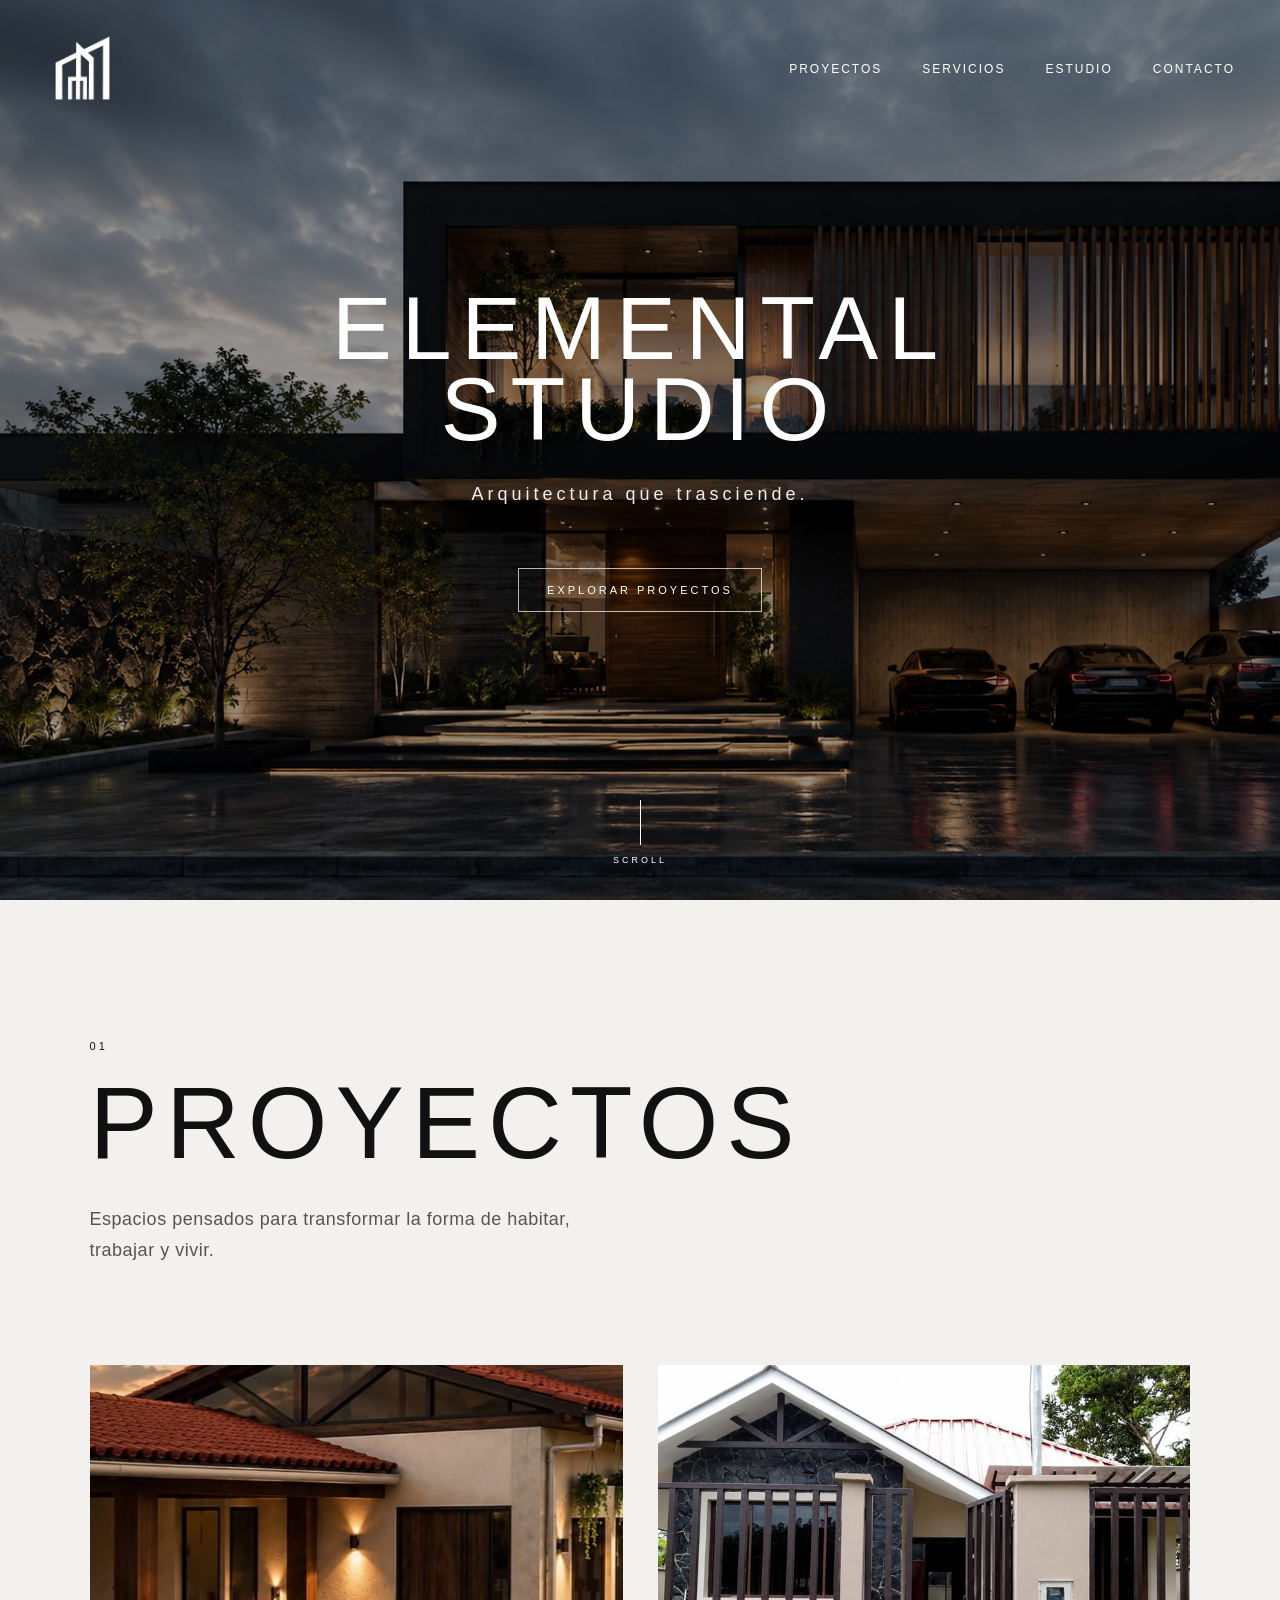
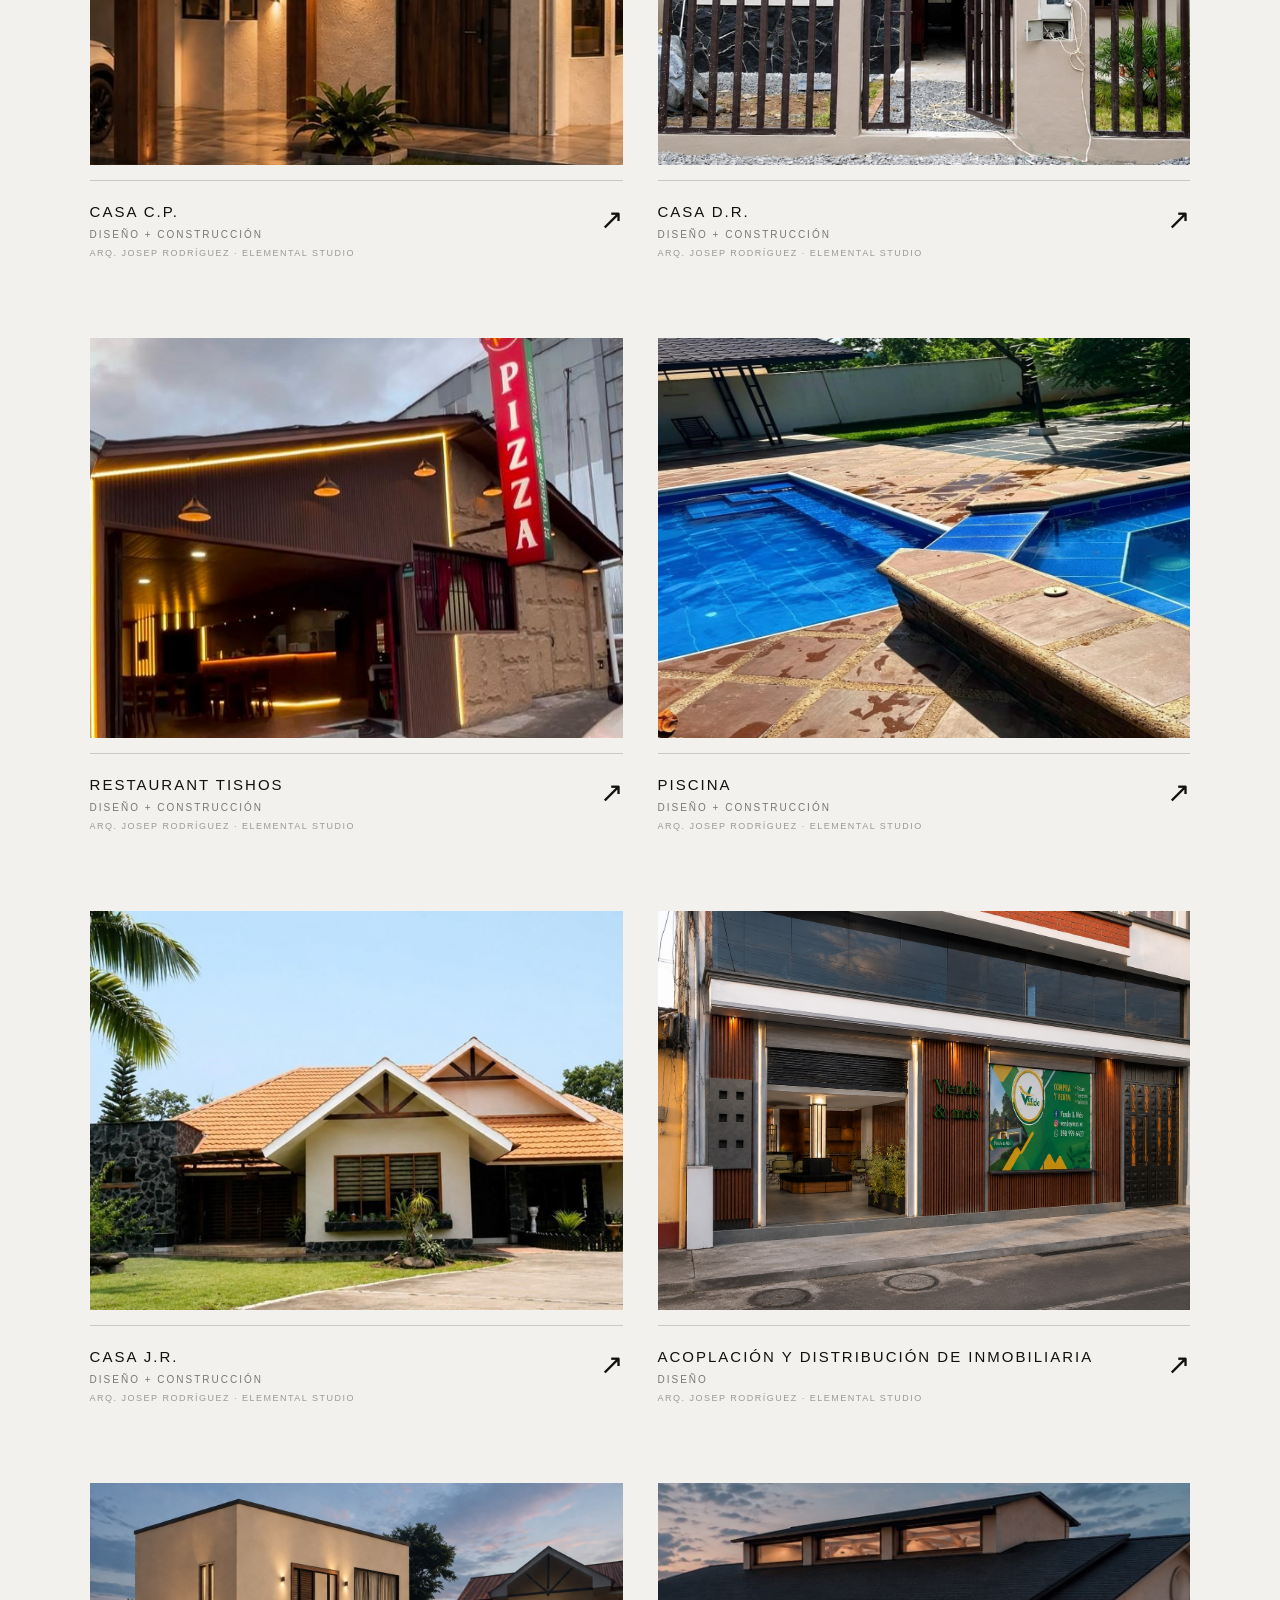
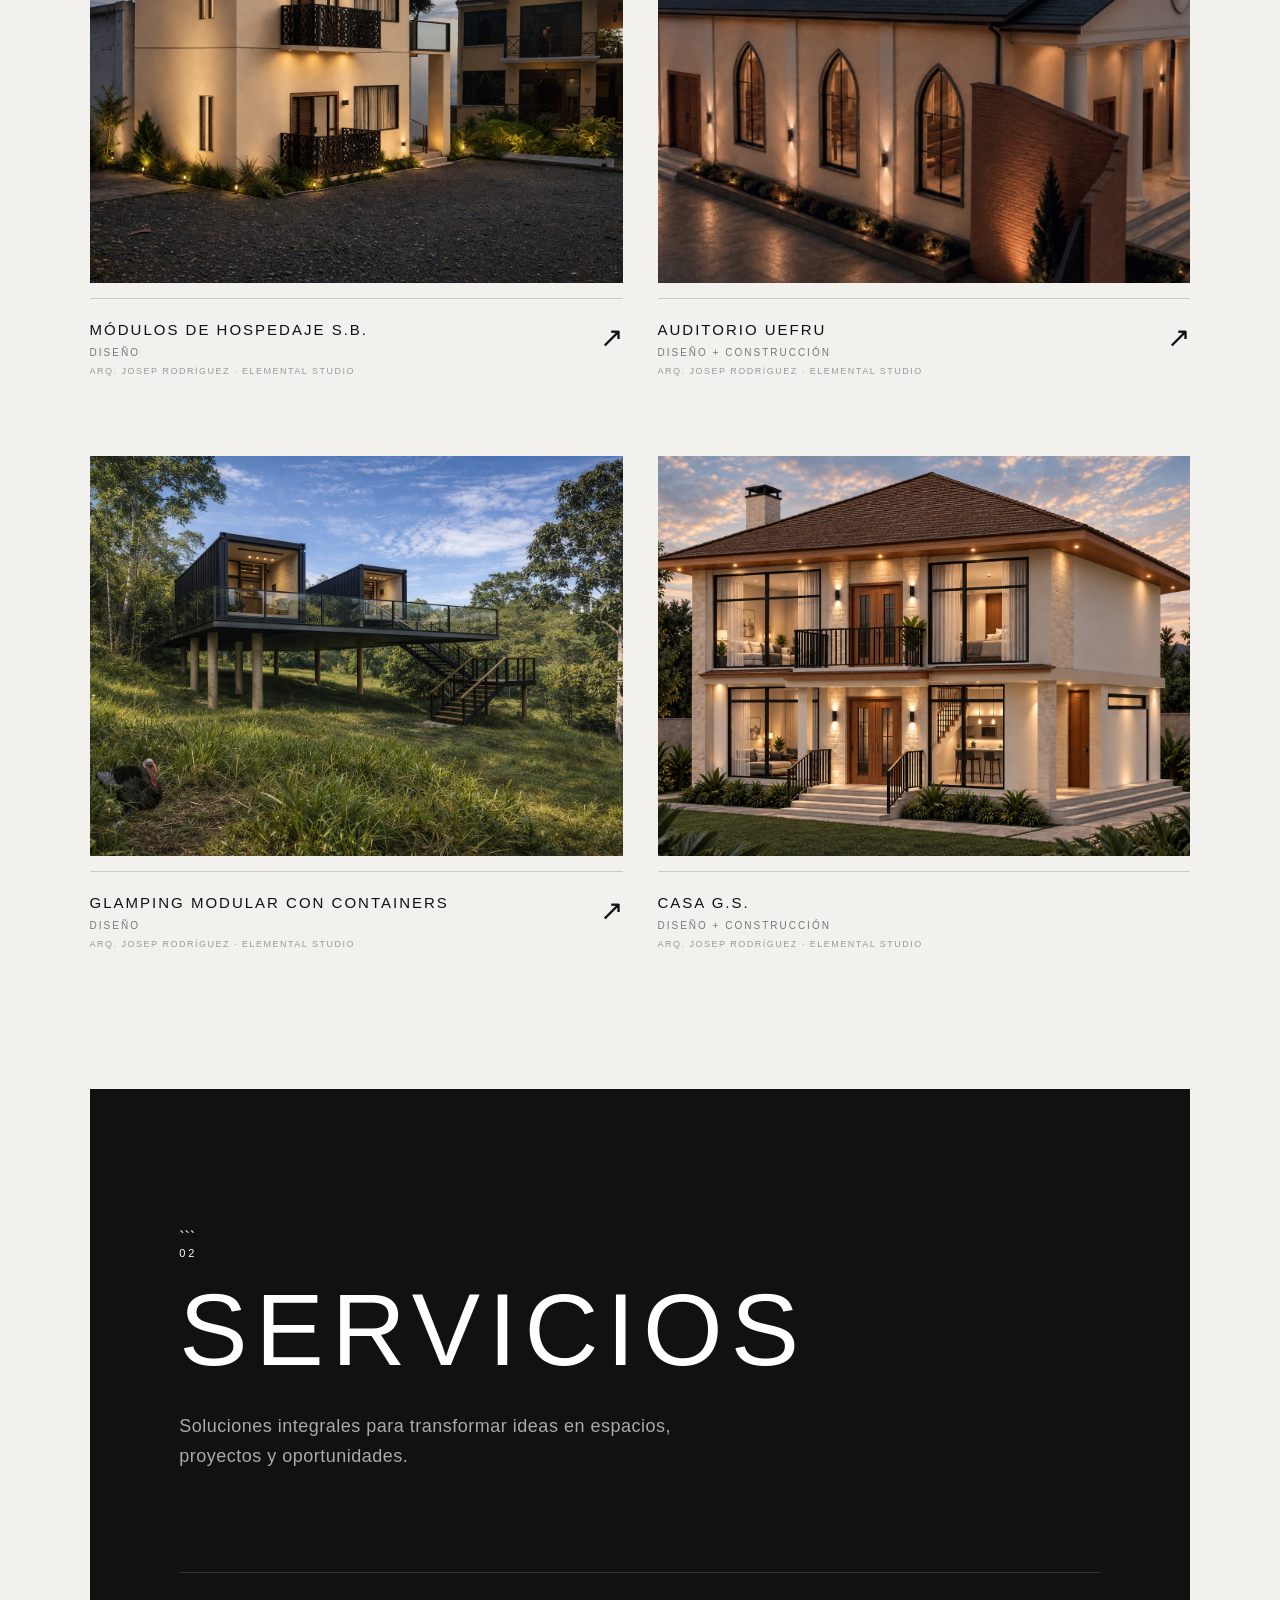
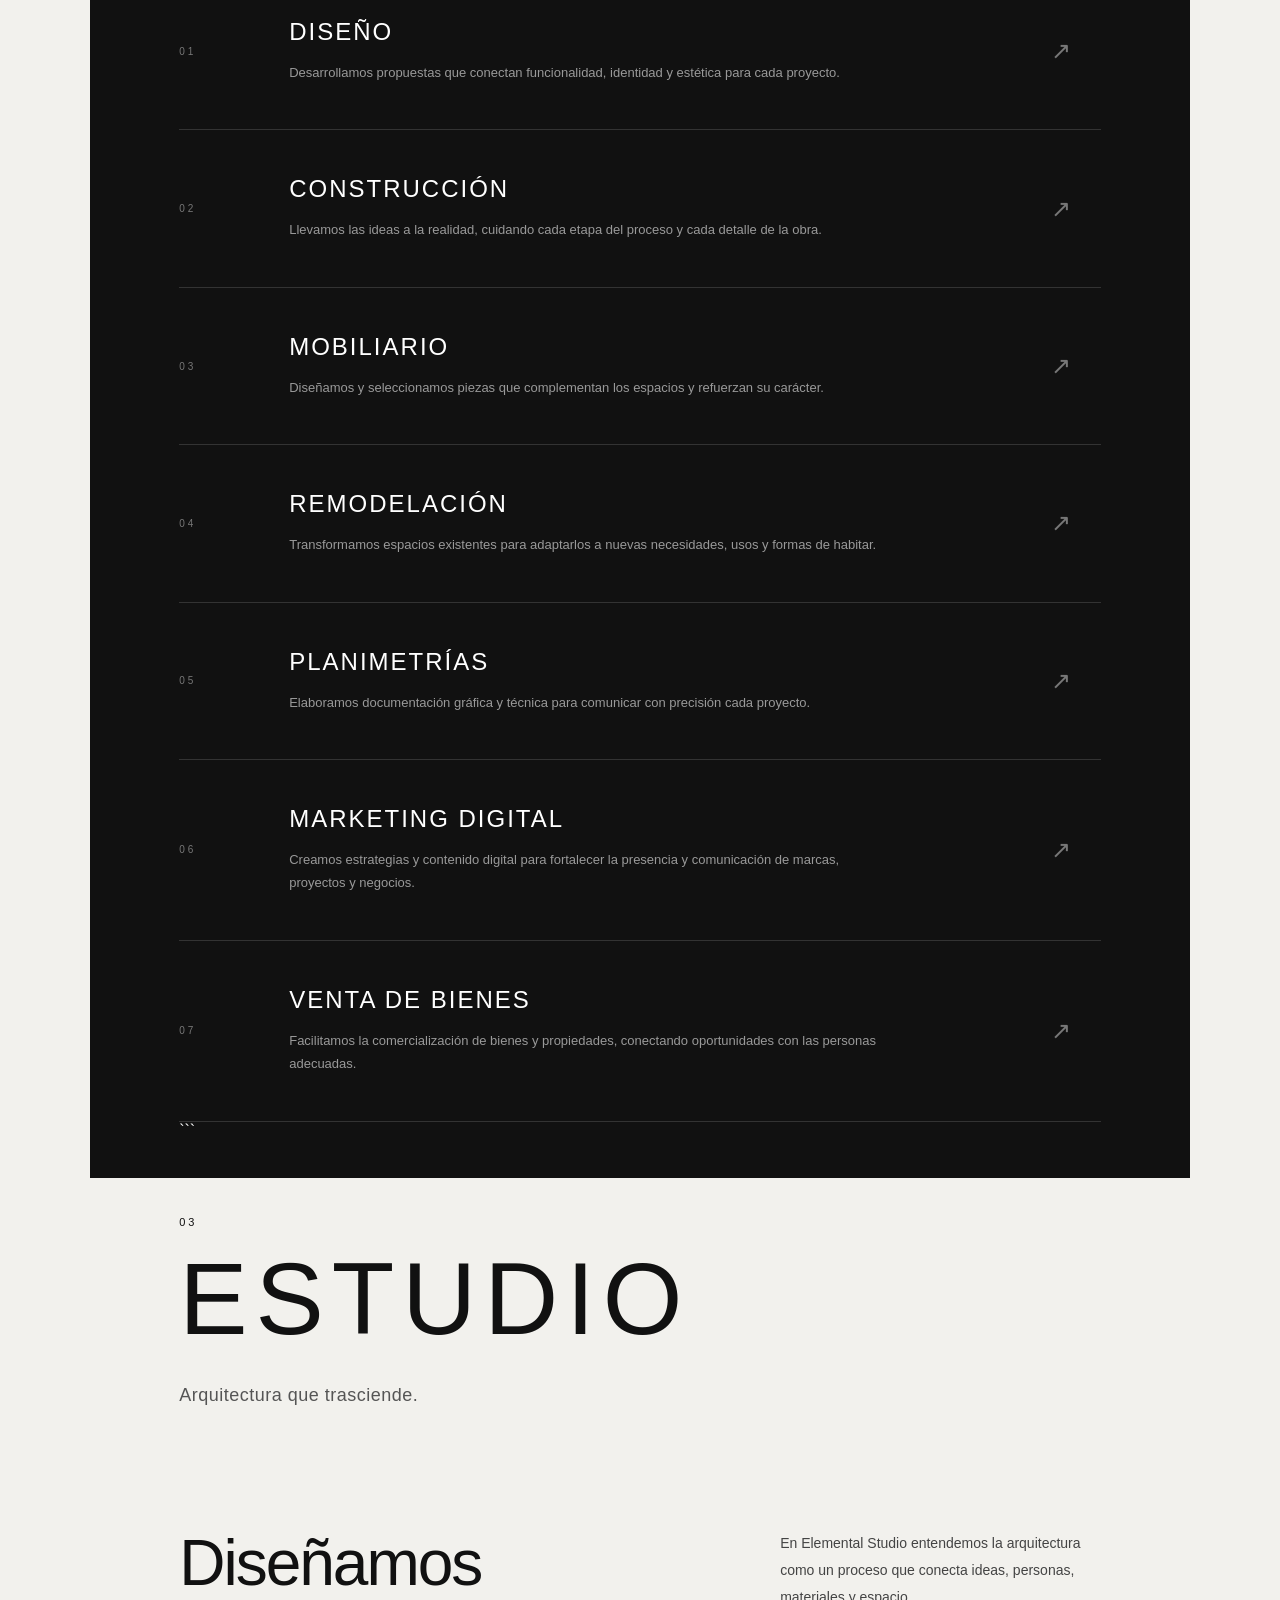
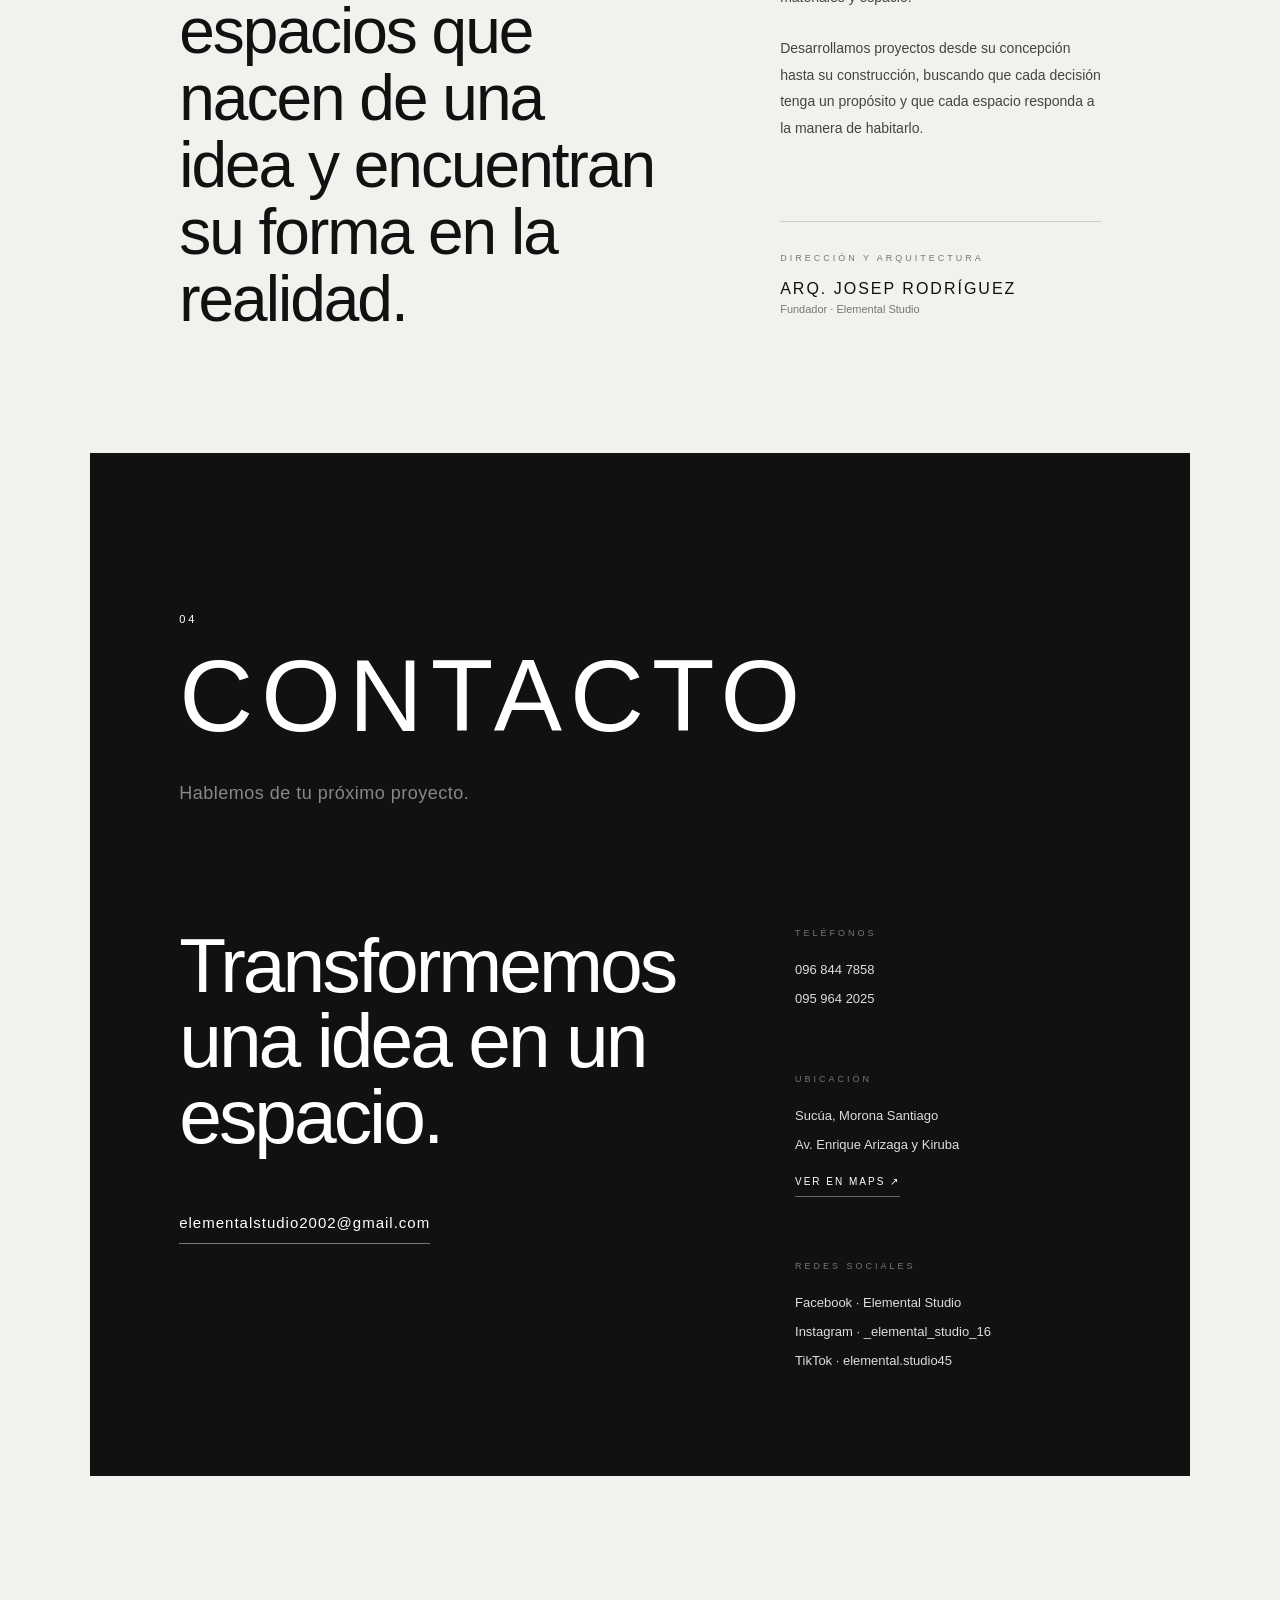
==== commit bcc3ff96: "Add files via upload" ====
--- a/index.html
+++ b/index.html
@@ -494,9 +494,33 @@
 
 </a>
 
+<!-- =========================
+     PROYECTO 10
+     CASA G.S.
+========================= -->
+<!-- CASA G.S. -->
+<a href="casa-gs.html" class="project-card project-gs-card">
+
+    <div class="project-image">
+        <img src="images/casa-gs.01.png" alt="Casa G.S.">
+    </div>
+
+    <div class="project-info">
+
+        <div>
+            <h3>CASA G.S.</h3>
+
+            <p>DISEÑO + CONSTRUCCIÓN</p>
+
+            <span class="project-architect">
+                ARQ. JOSEP RODRÍGUEZ · ELEMENTAL STUDIO
+            </span>
+        </div>
+
+    </div>
+
+</a>
 </div>
-
-
 
 
 <!-- =========================
--- a/styles.css
+++ b/styles.css
@@ -3453,4 +3453,85 @@
         grid-template-columns: 1fr;
     }
 
+}
+
+/* ==========================================
+   CASA G.S. — NOMBRE DEL PROYECTO
+========================================== */
+
+.project-gs-page .project-hero-content h1 {
+    font-family: Arial, sans-serif;
+    color: #ffffff;
+
+    font-size: clamp(65px, 9vw, 130px);
+
+    line-height: 0.9;
+
+    font-weight: 400;
+
+    letter-spacing: 7px;
+
+    margin: 18px 0 12px;
+}
+/* ==========================================
+   CASA G.S. — DATOS DEL PROYECTO
+   MISMO ESTILO QUE LOS DEMÁS
+========================================== */
+
+.project-gs-page .project-details span {
+    display: block;
+    margin-bottom: 12px;
+    font-size: 10px;
+    line-height: 1;
+    letter-spacing: 3px;
+    font-weight: 400;
+    color: #777777;
+}
+
+.project-gs-page .project-details strong {
+    display: block;
+    margin: 0;
+
+    font-family: Arial, sans-serif;
+
+    font-size: 14px;
+    line-height: 1.35;
+    letter-spacing: 0.5px;
+
+    font-weight: 500;
+
+    color: #111111;
+}
+
+/* ==========================================
+   CASA G.S. — TARJETA DE PROYECTO
+   MISMO ESTILO QUE LOS DEMÁS
+========================================== */
+
+.project-gs-card {
+    color: #111111 !important;
+    text-decoration: none !important;
+}
+
+.project-gs-card h3 {
+    color: #111111 !important;
+    font-size: 15px;
+    font-weight: 500;
+    letter-spacing: 2px;
+    margin: 0;
+}
+
+.project-gs-card p {
+    color: #777777 !important;
+    font-size: 10px;
+    letter-spacing: 2px;
+    margin: 9px 0 0;
+}
+
+.project-gs-card .project-architect {
+    display: block;
+    color: #999999 !important;
+    font-size: 9px;
+    letter-spacing: 1.5px;
+    margin-top: 8px;
 }
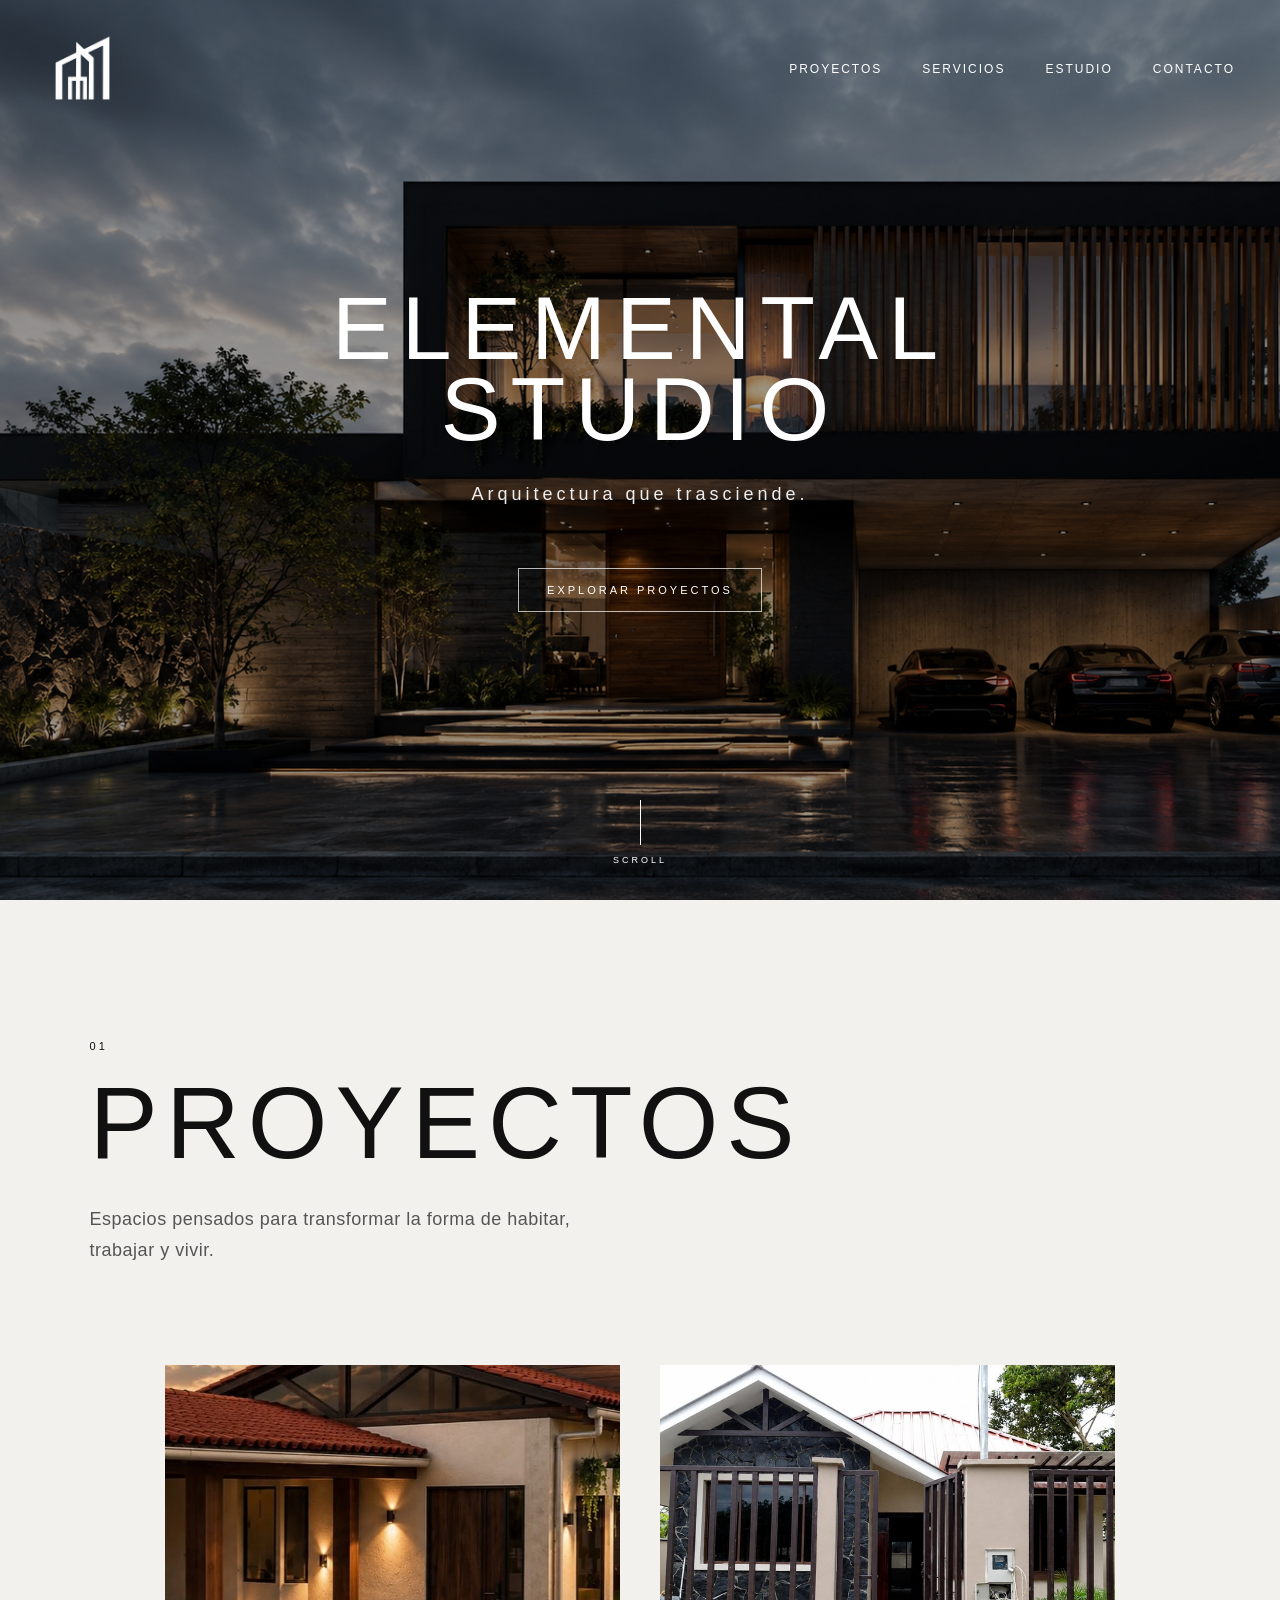
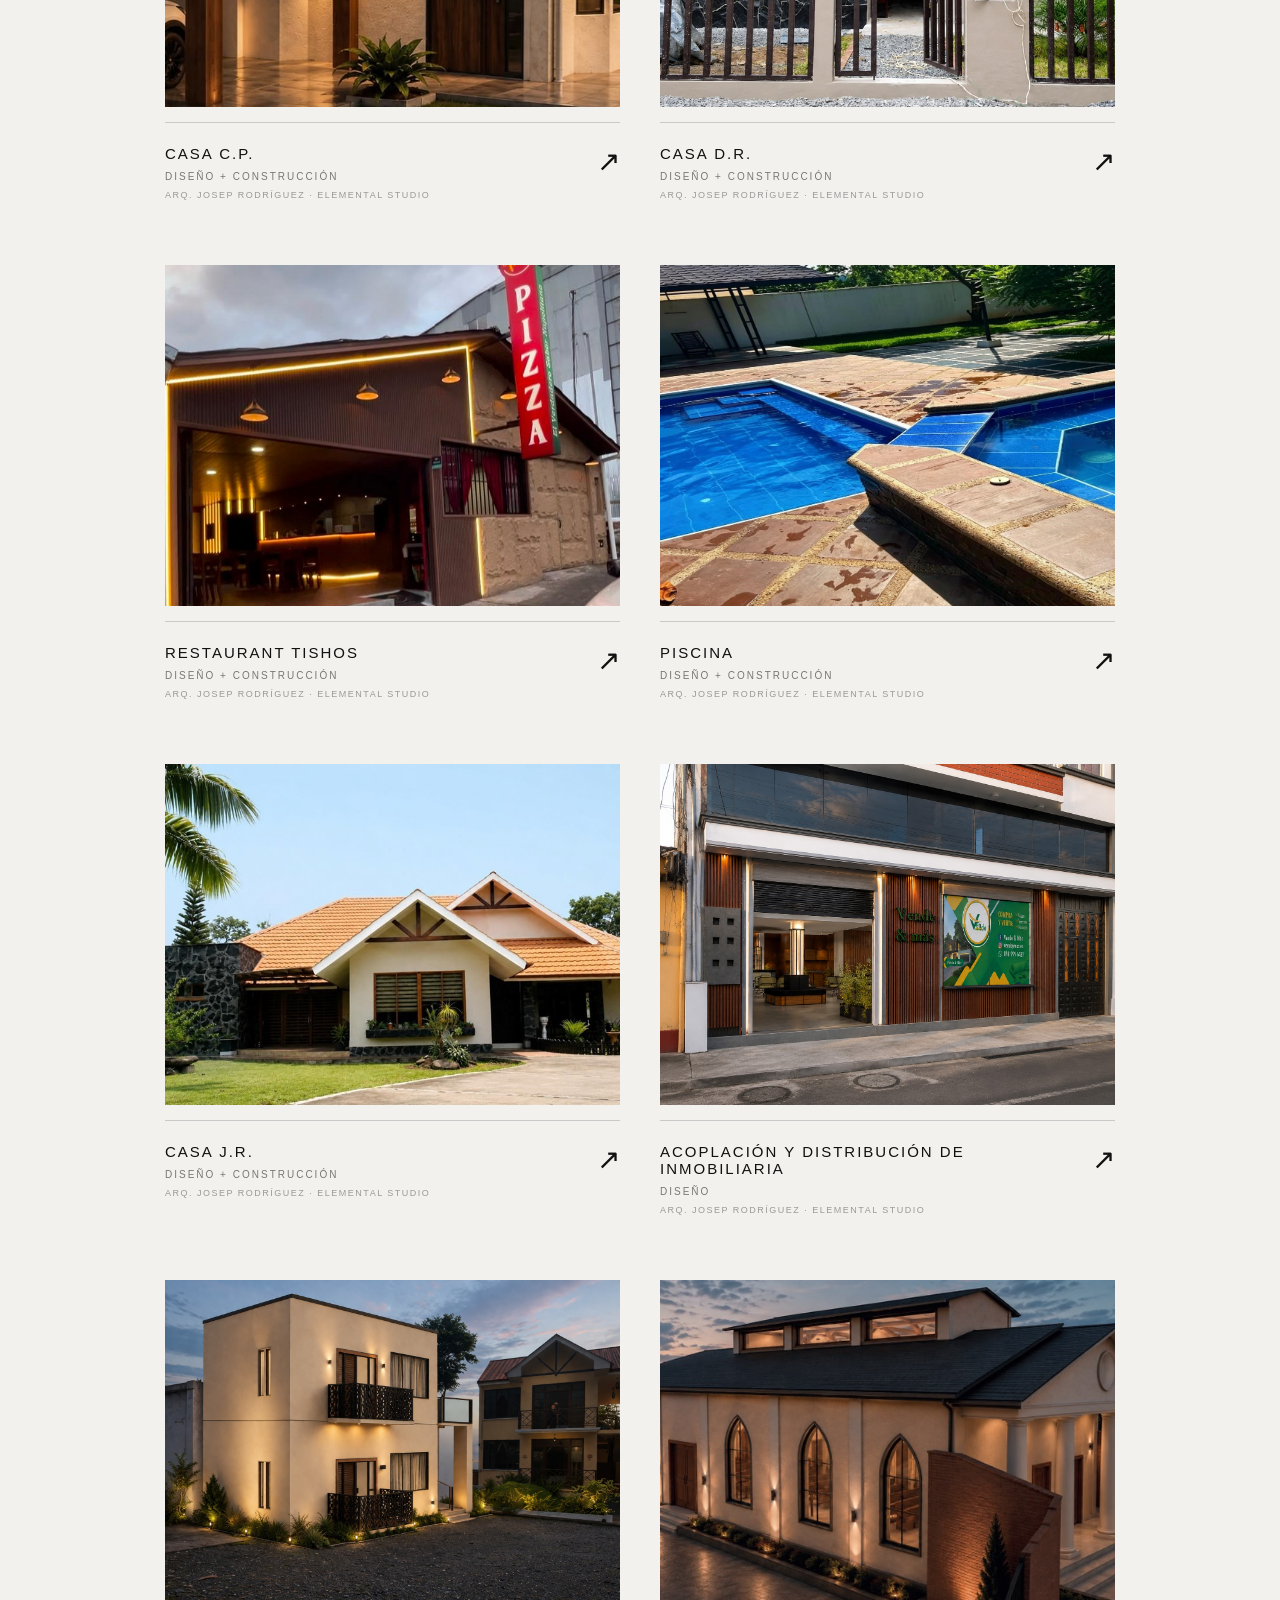
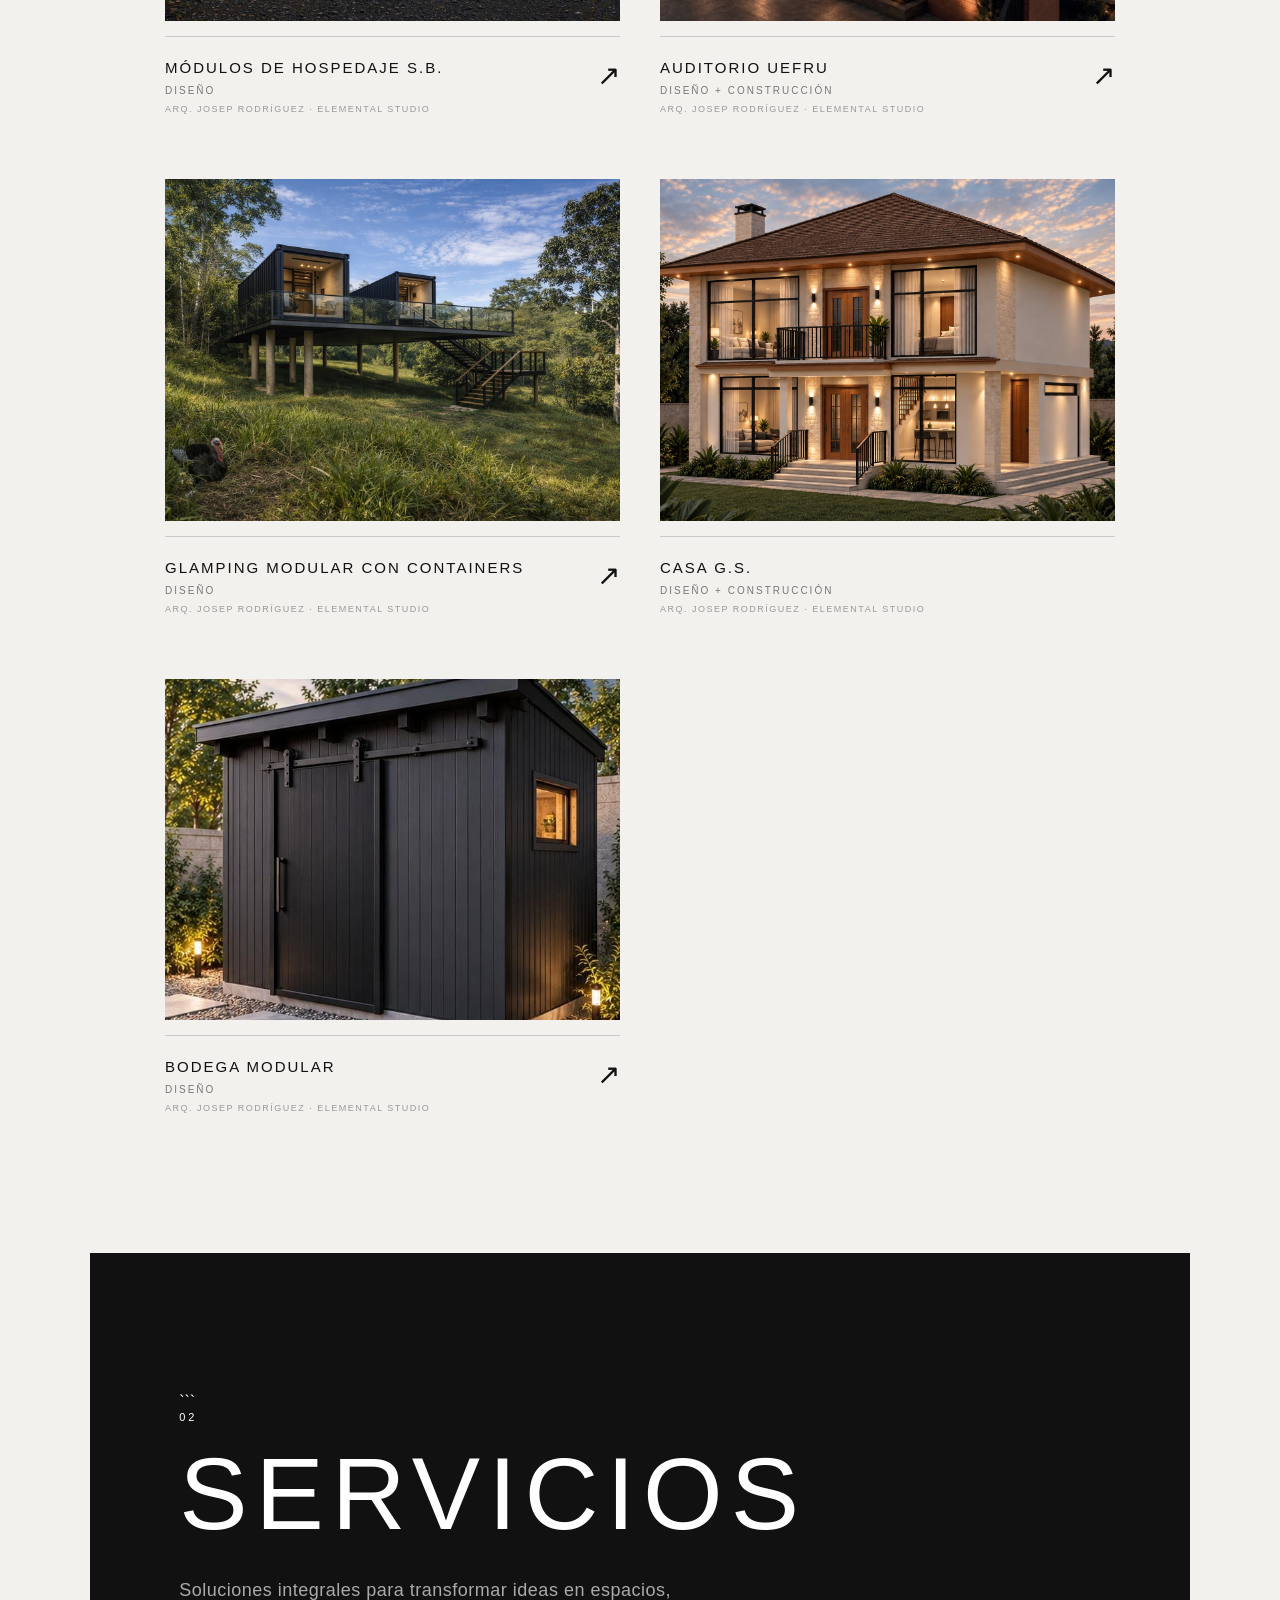
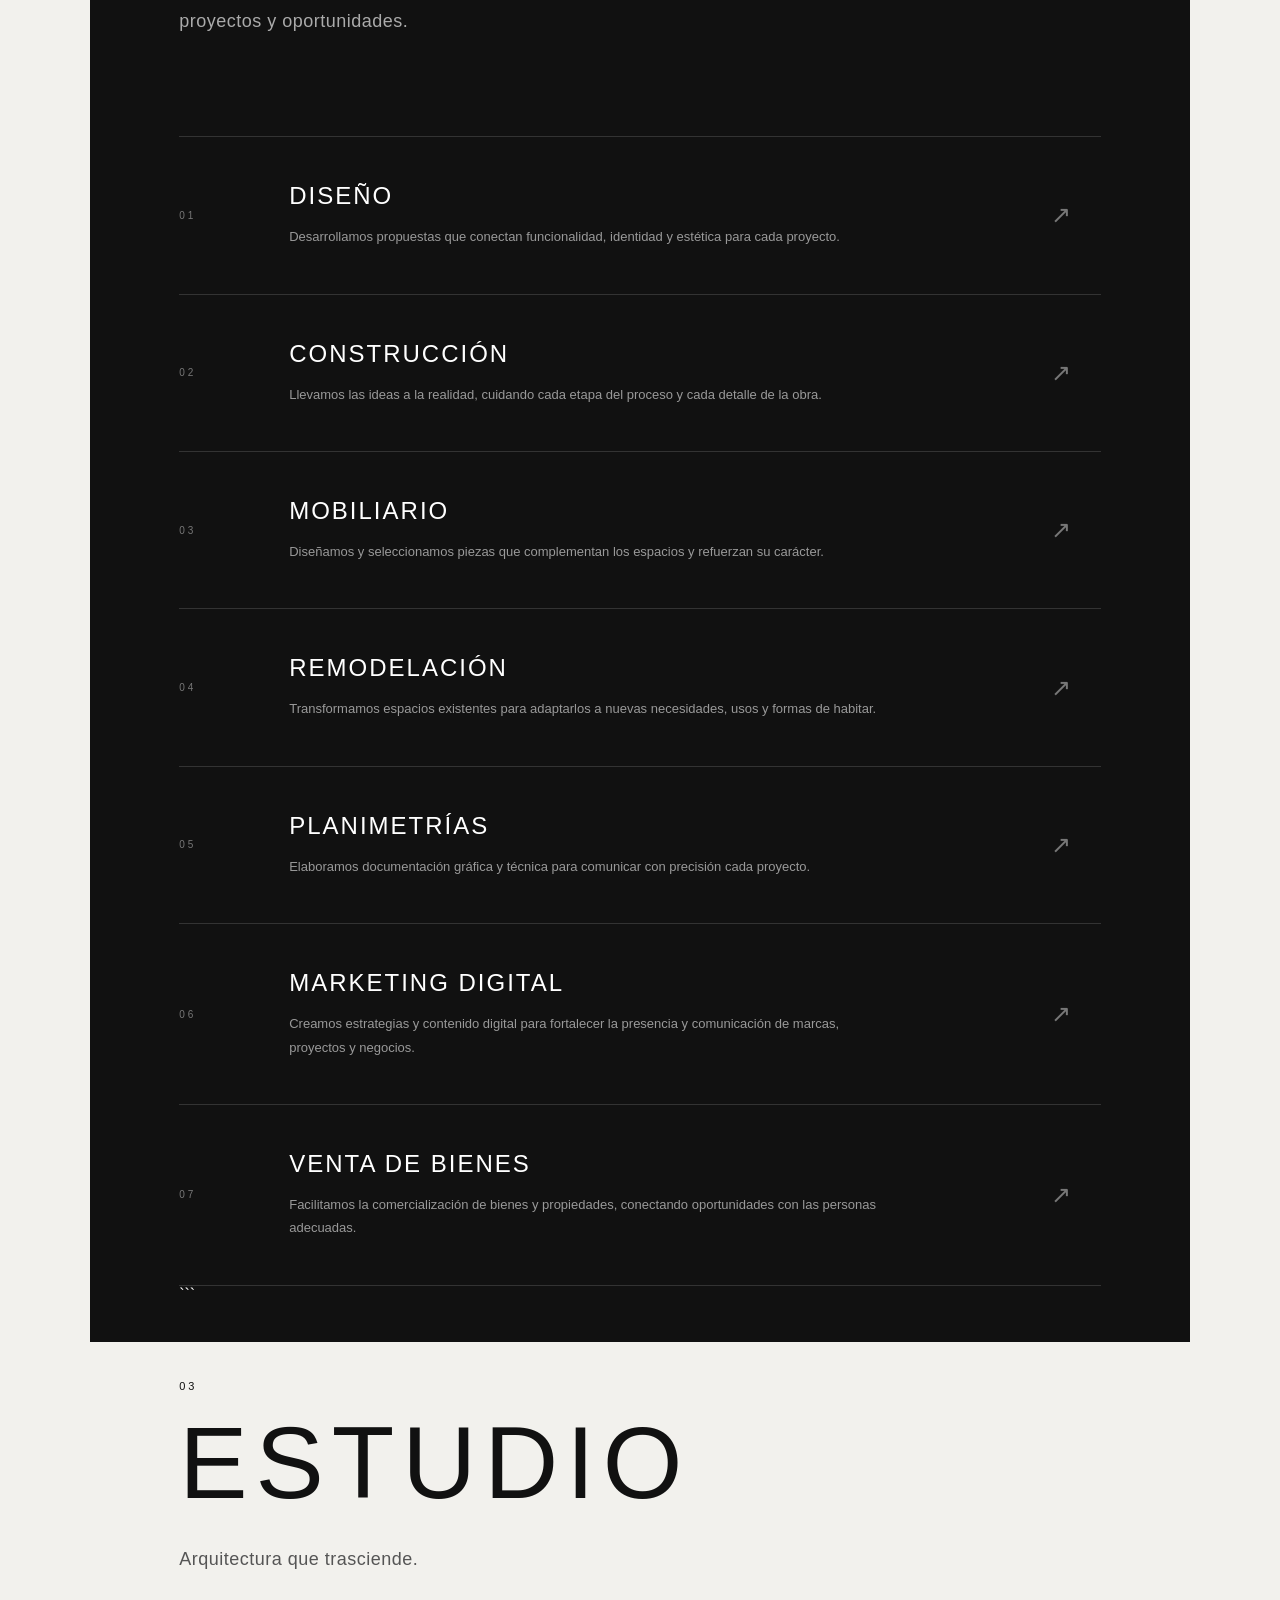
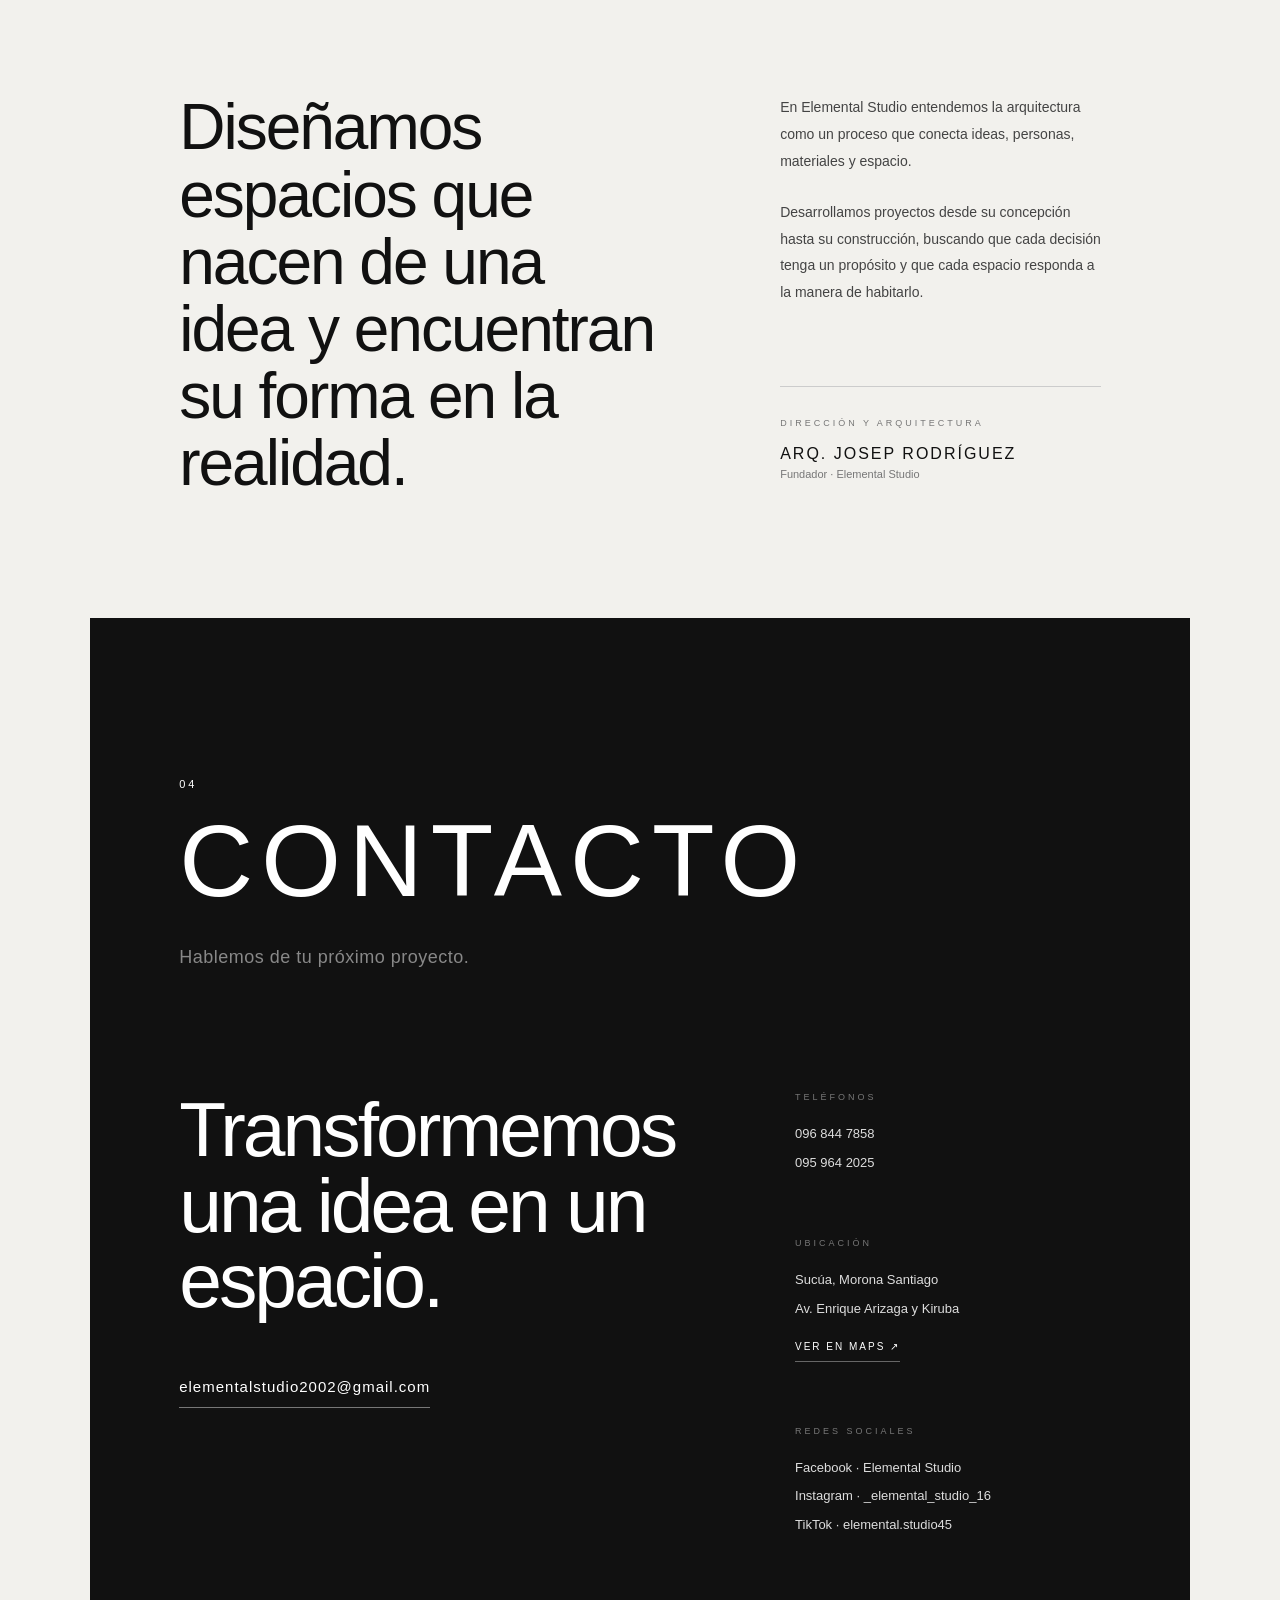
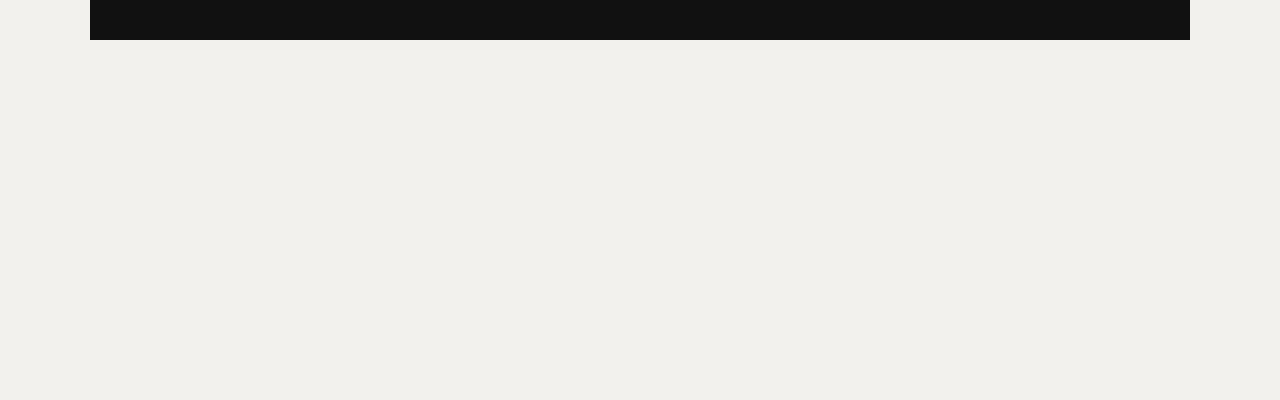
==== commit c8d9ee3b: "Add files via upload" ====
--- a/index.html
+++ b/index.html
@@ -520,8 +520,54 @@
     </div>
 
 </a>
+
+<!-- =========================
+     PROYECTO 11
+     BODEGA MODULAR
+========================= -->
+
+<a href="bodega-modular.html" class="project-link">
+
+    <article class="project-card">
+
+        <div class="project-image project-11">
+
+            <img
+                src="images/bodega-modular.01.png"
+                alt="Bodega Modular - Elemental Studio"
+            >
+
+            <span>11</span>
+
+        </div>
+
+        <div class="project-info">
+
+            <div>
+
+                <h3>BODEGA MODULAR</h3>
+
+                <p>
+                    DISEÑO
+                </p>
+
+                <span class="project-architect">
+                    ARQ. JOSEP RODRÍGUEZ · ELEMENTAL STUDIO
+                </span>
+
+            </div>
+
+            <span class="project-arrow">
+                ↗
+            </span>
+
+        </div>
+
+    </article>
+
+</a>
+
 </div>
-
 
 <!-- =========================
      SERVICIOS
--- a/styles.css
+++ b/styles.css
@@ -320,11 +320,16 @@
 .projects-grid {
     display: grid;
 
-    grid-template-columns: repeat(2, 1fr);
-
-    gap: 80px 35px;
-}
-
+    grid-template-columns: repeat(2, minmax(0, 1fr));
+
+    gap: 65px 40px;
+
+    width: 100%;
+
+    max-width: 950px;
+
+    margin: 0 auto;
+}
 
 /* Proyecto */
 
@@ -3534,4 +3539,355 @@
     font-size: 9px;
     letter-spacing: 1.5px;
     margin-top: 8px;
+}
+
+/* ==========================================
+   BODEGA MODULAR
+========================================== */
+
+.bodega-page .bodega-description {
+
+    display: grid;
+
+    grid-template-columns: 1fr 360px;
+
+    column-gap: 80px;
+
+    align-items: start;
+
+    width: 1120px;
+
+    max-width: calc(100% - 120px);
+
+    margin: 0 auto;
+
+    padding: 120px 0 100px;
+}
+
+
+/* COLUMNA IZQUIERDA */
+
+.bodega-page .bodega-left {
+
+    grid-column: 1;
+
+    min-width: 0;
+}
+
+
+/* TÍTULO */
+
+.bodega-page .project-description-title {
+
+    margin: 0 0 45px;
+}
+
+
+.bodega-page .project-description-title span {
+
+    display: block;
+
+    margin-bottom: 20px;
+
+    font-size: 10px;
+
+    line-height: 1;
+
+    letter-spacing: 4px;
+
+    font-weight: 400;
+
+    color: #777777;
+}
+
+
+.bodega-page .project-description-title h2 {
+
+    margin: 0;
+
+    max-width: 700px;
+
+    font-size: clamp(48px, 5vw, 76px);
+
+    line-height: 0.95;
+
+    font-weight: 400;
+
+    letter-spacing: -2px;
+}
+
+
+/* ==========================================
+   GALERÍA — 3 COLUMNAS
+========================================== */
+
+.bodega-page .bodega-gallery {
+
+    display: grid !important;
+
+    grid-template-columns: repeat(3, minmax(0, 1fr)) !important;
+
+    gap: 20px;
+
+    width: 100%;
+
+    margin: 0;
+
+    padding: 0;
+}
+
+
+.bodega-page .bodega-gallery .gallery-image {
+
+    width: 100%;
+
+    overflow: hidden;
+}
+
+
+.bodega-page .bodega-gallery .gallery-image img {
+
+    display: block;
+
+    width: 100%;
+
+    height: 150px;
+
+    object-fit: cover;
+
+    transition: transform 0.6s ease;
+}
+
+
+.bodega-page .bodega-gallery .gallery-image:hover img {
+
+    transform: scale(1.04);
+}
+
+
+/* ==========================================
+   TEXTO A LA DERECHA
+========================================== */
+
+.bodega-page .project-description-text {
+
+    grid-column: 2;
+
+    grid-row: 1;
+
+    width: 100%;
+
+    max-width: 360px;
+
+    padding-top: 85px;
+}
+
+
+.bodega-page .project-description-text p {
+
+    margin: 0 0 24px;
+
+    font-size: 14px;
+
+    line-height: 1.9;
+
+    color: #444444;
+}
+
+
+/* ==========================================
+   DATOS
+========================================== */
+
+.bodega-page .project-details {
+
+    display: grid;
+
+    grid-template-columns: repeat(4, 1fr);
+
+    gap: 40px;
+
+    width: 1120px;
+
+    max-width: calc(100% - 120px);
+
+    margin: 0 auto;
+
+    padding: 0 0 100px;
+
+    border: 0;
+}
+
+
+.bodega-page .project-details div {
+
+    padding: 0;
+}
+
+
+.bodega-page .project-details span {
+
+    display: block;
+
+    margin-bottom: 12px;
+
+    font-size: 10px;
+
+    line-height: 1;
+
+    letter-spacing: 3px;
+
+    font-weight: 400;
+
+    color: #777777;
+}
+
+
+.bodega-page .project-details strong {
+
+    display: block;
+
+    margin: 0;
+
+    font-size: 14px;
+
+    line-height: 1.35;
+
+    letter-spacing: 0.5px;
+
+    font-weight: 500;
+
+    color: #111111;
+}
+
+
+/* ==========================================
+   RESPONSIVE
+========================================== */
+
+@media (max-width: 900px) {
+
+    .bodega-page .bodega-description {
+
+        grid-template-columns: 1fr;
+
+        width: auto;
+
+        max-width: calc(100% - 50px);
+
+        padding: 90px 0 80px;
+
+        gap: 50px;
+    }
+
+
+    .bodega-page .bodega-left,
+    .bodega-page .project-description-text {
+
+        grid-column: 1;
+
+        grid-row: auto;
+    }
+
+
+    .bodega-page .project-description-text {
+
+        padding-top: 0;
+
+        max-width: 650px;
+    }
+
+
+    .bodega-page .bodega-gallery {
+
+        grid-template-columns: repeat(3, minmax(0, 1fr)) !important;
+    }
+
+
+    .bodega-page .project-details {
+
+        width: auto;
+
+        max-width: calc(100% - 50px);
+
+        grid-template-columns: 1fr 1fr;
+
+        padding-bottom: 80px;
+    }
+
+}
+
+
+@media (max-width: 600px) {
+
+    .bodega-page .bodega-gallery {
+
+        grid-template-columns: 1fr 1fr !important;
+
+        gap: 15px;
+    }
+
+
+    .bodega-page .bodega-gallery .gallery-image img {
+
+        height: auto;
+    }
+
+
+    .bodega-page .project-details {
+
+        grid-template-columns: 1fr;
+    }
+
+}
+
+/* ==========================================
+   BODEGA MODULAR — TARJETA
+========================================== */
+
+.bodega-card {
+
+    color: #111111 !important;
+
+    text-decoration: none !important;
+}
+
+
+.bodega-card h3 {
+
+    color: #111111 !important;
+
+    font-size: 15px;
+
+    font-weight: 500;
+
+    letter-spacing: 2px;
+
+    margin: 0;
+}
+
+
+.bodega-card p {
+
+    color: #777777 !important;
+
+    font-size: 10px;
+
+    letter-spacing: 2px;
+
+    margin: 9px 0 0;
+}
+
+
+.bodega-card .project-architect {
+
+    display: block;
+
+    color: #999999 !important;
+
+    font-size: 9px;
+
+    letter-spacing: 1.5px;
+
+    margin-top: 8px;
 }
